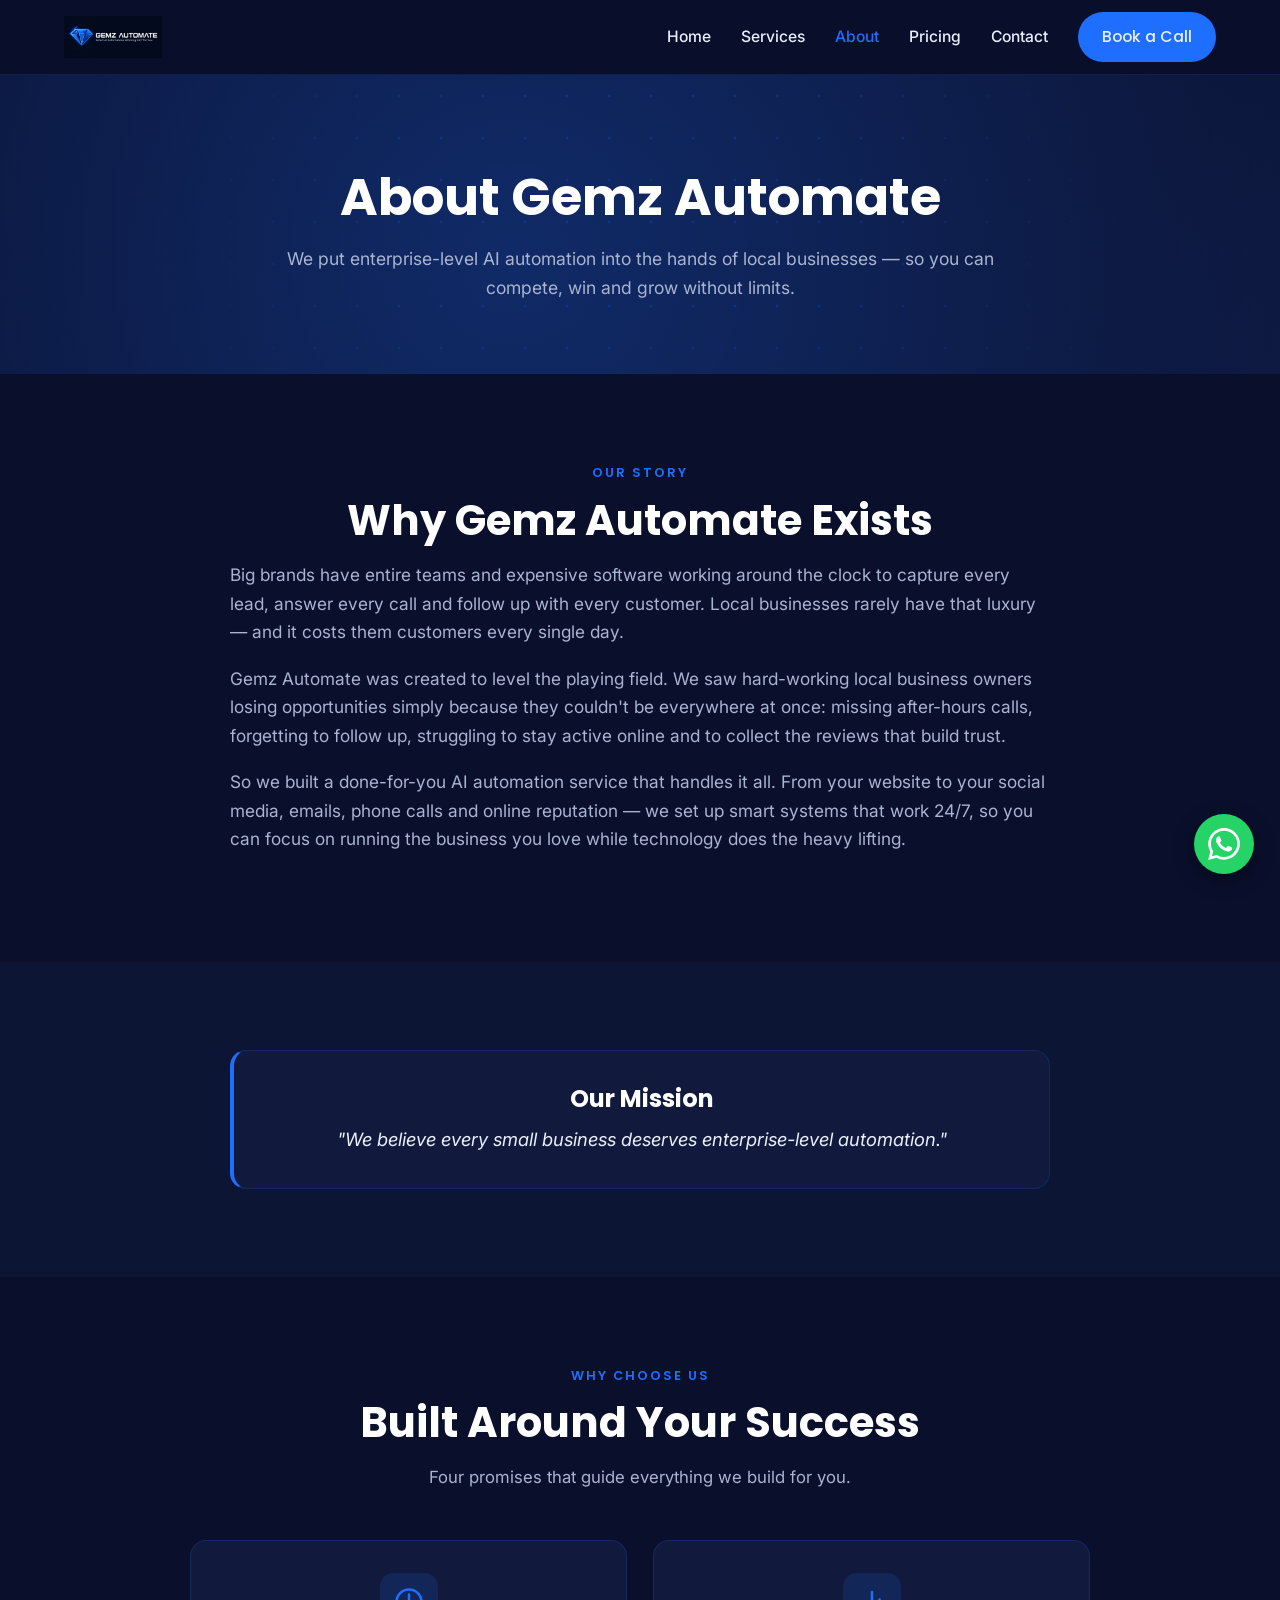
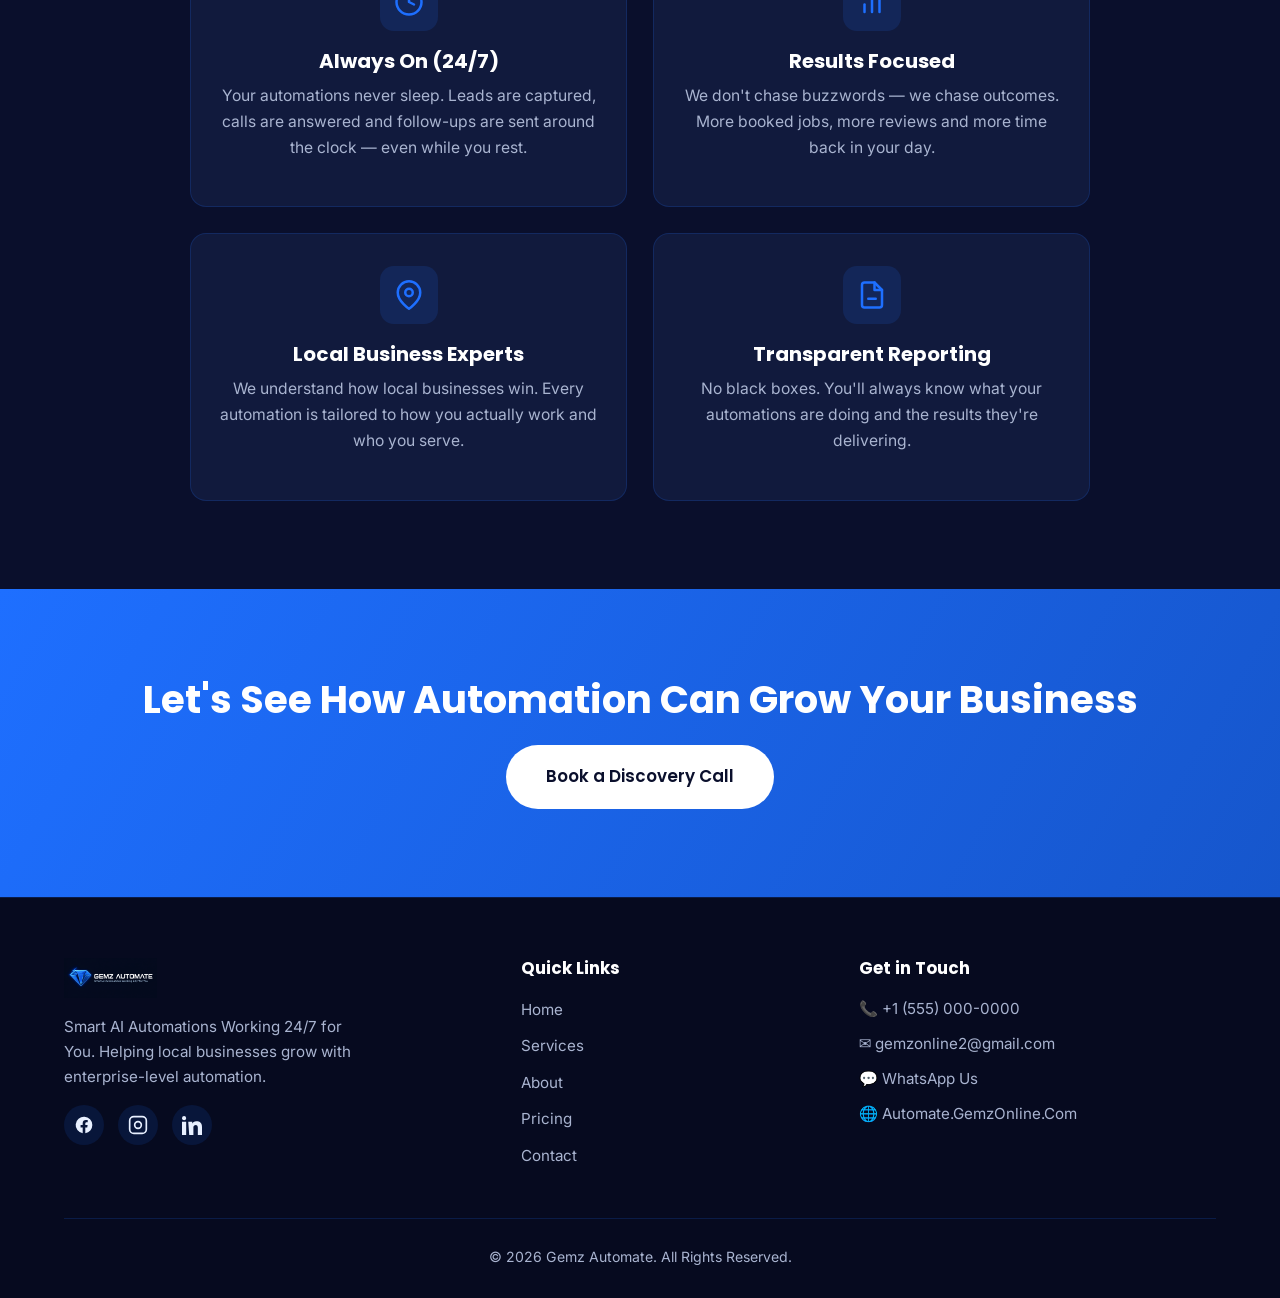
==== about.html @ 83d2561f "Initial site build: Gemz Automate 5-page website" ====
<!DOCTYPE html>
<html lang="en">
<head>
  <meta charset="UTF-8" />
  <meta name="viewport" content="width=device-width, initial-scale=1.0" />
  <title>About — Gemz Automate</title>
  <meta name="description" content="Gemz Automate helps local businesses compete with big brands using enterprise-level AI automation. Always on, results focused and transparent." />
  <link rel="preconnect" href="https://fonts.googleapis.com" />
  <link rel="preconnect" href="https://fonts.gstatic.com" crossorigin />
  <link href="https://fonts.googleapis.com/css2?family=Poppins:wght@500;600;700&family=Inter:wght@400;500;600&display=swap" rel="stylesheet" />
  <link rel="stylesheet" href="assets/css/styles.css" />
  <link rel="stylesheet" href="assets/css/animations.css" />
  <link rel="icon" href="assets/images/logo.png" />
</head>
<body>

  <!-- ============ NAVIGATION ============ -->
  <header class="nav">
    <div class="container nav__inner">
      <a href="index.html" class="nav__logo"><img src="assets/images/logo.png" alt="Gemz Automate" /></a>
      <button class="nav__toggle" aria-label="Toggle menu"><span></span><span></span><span></span></button>
      <nav class="nav__links">
        <a href="index.html">Home</a>
        <a href="services.html">Services</a>
        <a href="about.html">About</a>
        <a href="pricing.html">Pricing</a>
        <a href="contact.html">Contact</a>
        <!-- PLACEHOLDER: replace with your Calendly booking link -->
        <a href="https://calendly.com/YOUR-CALENDLY-LINK" class="btn btn--primary nav__cta" target="_blank" rel="noopener">Book a Call</a>
      </nav>
    </div>
  </header>

  <!-- ============ PAGE HERO ============ -->
  <section class="page-hero">
    <div class="page-hero__bg"></div>
    <div class="hero__dots"></div>
    <div class="container page-hero__content">
      <h1>About Gemz Automate</h1>
      <p>We put enterprise-level AI automation into the hands of local businesses — so you can compete, win and grow without limits.</p>
    </div>
  </section>

  <!-- ============ OUR STORY ============ -->
  <section class="section">
    <div class="container">
      <div class="text-center">
        <p class="eyebrow">Our Story</p>
        <h2 class="section-title">Why Gemz Automate Exists</h2>
      </div>
      <div class="story-block reveal">
        <p>Big brands have entire teams and expensive software working around the clock to capture every lead, answer every call and follow up with every customer. Local businesses rarely have that luxury — and it costs them customers every single day.</p>
        <p>Gemz Automate was created to level the playing field. We saw hard-working local business owners losing opportunities simply because they couldn't be everywhere at once: missing after-hours calls, forgetting to follow up, struggling to stay active online and to collect the reviews that build trust.</p>
        <p>So we built a done-for-you AI automation service that handles it all. From your website to your social media, emails, phone calls and online reputation — we set up smart systems that work 24/7, so you can focus on running the business you love while technology does the heavy lifting.</p>
      </div>
    </div>
  </section>

  <!-- ============ MISSION ============ -->
  <section class="section section--alt">
    <div class="container">
      <div class="mission reveal">
        <h2>Our Mission</h2>
        <p>"We believe every small business deserves enterprise-level automation."</p>
      </div>
    </div>
  </section>

  <!-- ============ WHY CHOOSE US ============ -->
  <section class="section">
    <div class="container text-center">
      <p class="eyebrow">Why Choose Us</p>
      <h2 class="section-title">Built Around Your Success</h2>
      <p class="section-intro">Four promises that guide everything we build for you.</p>
      <div class="grid grid-2" style="text-align:left; max-width: 900px; margin: 0 auto;">
        <div class="card pillar reveal">
          <div class="card__icon"><svg viewBox="0 0 24 24" fill="none" stroke="currentColor" stroke-width="2" stroke-linecap="round" stroke-linejoin="round"><circle cx="12" cy="12" r="10"></circle><polyline points="12 6 12 12 16 14"></polyline></svg></div>
          <h3>Always On (24/7)</h3>
          <p>Your automations never sleep. Leads are captured, calls are answered and follow-ups are sent around the clock — even while you rest.</p>
        </div>
        <div class="card pillar reveal">
          <div class="card__icon"><svg viewBox="0 0 24 24" fill="none" stroke="currentColor" stroke-width="2" stroke-linecap="round" stroke-linejoin="round"><line x1="18" y1="20" x2="18" y2="10"></line><line x1="12" y1="20" x2="12" y2="4"></line><line x1="6" y1="20" x2="6" y2="14"></line></svg></div>
          <h3>Results Focused</h3>
          <p>We don't chase buzzwords — we chase outcomes. More booked jobs, more reviews and more time back in your day.</p>
        </div>
        <div class="card pillar reveal">
          <div class="card__icon"><svg viewBox="0 0 24 24" fill="none" stroke="currentColor" stroke-width="2" stroke-linecap="round" stroke-linejoin="round"><path d="M21 10c0 7-9 13-9 13s-9-6-9-13a9 9 0 0 1 18 0z"></path><circle cx="12" cy="10" r="3"></circle></svg></div>
          <h3>Local Business Experts</h3>
          <p>We understand how local businesses win. Every automation is tailored to how you actually work and who you serve.</p>
        </div>
        <div class="card pillar reveal">
          <div class="card__icon"><svg viewBox="0 0 24 24" fill="none" stroke="currentColor" stroke-width="2" stroke-linecap="round" stroke-linejoin="round"><path d="M14 2H6a2 2 0 0 0-2 2v16a2 2 0 0 0 2 2h12a2 2 0 0 0 2-2V8z"></path><polyline points="14 2 14 8 20 8"></polyline><line x1="9" y1="15" x2="15" y2="15"></line></svg></div>
          <h3>Transparent Reporting</h3>
          <p>No black boxes. You'll always know what your automations are doing and the results they're delivering.</p>
        </div>
      </div>
    </div>
  </section>

  <!-- ============ CTA BANNER ============ -->
  <section class="section cta-banner">
    <div class="container">
      <h2>Let's See How Automation Can Grow Your Business</h2>
      <!-- PLACEHOLDER: replace with your Calendly booking link -->
      <a href="https://calendly.com/YOUR-CALENDLY-LINK" class="btn btn--primary btn--lg" target="_blank" rel="noopener">Book a Discovery Call</a>
    </div>
  </section>

  <!-- ============ FOOTER ============ -->
  <footer class="footer">
    <div class="container">
      <div class="footer__grid">
        <div class="footer__brand">
          <div class="footer__logo"><img src="assets/images/logo.png" alt="Gemz Automate" /></div>
          <p>Smart AI Automations Working 24/7 for You. Helping local businesses grow with enterprise-level automation.</p>
          <div class="footer__social">
            <a href="#" aria-label="Facebook" target="_blank" rel="noopener"><svg viewBox="0 0 24 24" fill="currentColor"><path d="M22 12a10 10 0 1 0-11.56 9.88v-6.99H7.9V12h2.54V9.8c0-2.5 1.49-3.89 3.77-3.89 1.09 0 2.24.2 2.24.2v2.46h-1.26c-1.24 0-1.63.77-1.63 1.56V12h2.78l-.44 2.89h-2.34v6.99A10 10 0 0 0 22 12z"></path></svg></a>
            <a href="#" aria-label="Instagram" target="_blank" rel="noopener"><svg viewBox="0 0 24 24" fill="none" stroke="currentColor" stroke-width="2"><rect x="2" y="2" width="20" height="20" rx="5"></rect><circle cx="12" cy="12" r="4"></circle><line x1="17.5" y1="6.5" x2="17.5" y2="6.5"></line></svg></a>
            <a href="#" aria-label="LinkedIn" target="_blank" rel="noopener"><svg viewBox="0 0 24 24" fill="currentColor"><path d="M4.98 3.5A2.5 2.5 0 1 1 0 3.5a2.5 2.5 0 0 1 4.98 0zM0 8h5v16H0zM7.5 8h4.78v2.19h.07c.67-1.27 2.3-2.61 4.73-2.61C21.8 7.57 24 10 24 14.29V24h-5v-8.61c0-2.05-.73-3.45-2.56-3.45-1.4 0-2.23.94-2.6 1.85-.13.32-.16.77-.16 1.22V24h-5z"></path></svg></a>
          </div>
        </div>
        <div>
          <h4>Quick Links</h4>
          <ul class="footer__links">
            <li><a href="index.html">Home</a></li>
            <li><a href="services.html">Services</a></li>
            <li><a href="about.html">About</a></li>
            <li><a href="pricing.html">Pricing</a></li>
            <li><a href="contact.html">Contact</a></li>
          </ul>
        </div>
        <div>
          <h4>Get in Touch</h4>
          <ul class="footer__contact">
            <li>📞 <a href="tel:+1YOURPHONENUMBER">+1 (555) 000-0000</a></li>
            <li>✉️ <a href="mailto:gemzonline2@gmail.com">gemzonline2@gmail.com</a></li>
            <li>💬 <a href="https://wa.me/YOURPHONENUMBER" target="_blank" rel="noopener">WhatsApp Us</a></li>
            <li>🌐 Automate.GemzOnline.Com</li>
          </ul>
        </div>
      </div>
      <div class="footer__bottom">© <span class="js-year">2026</span> Gemz Automate. All Rights Reserved.</div>
    </div>
  </footer>

  <!-- ============ FLOATING WHATSAPP ============ -->
  <a href="https://wa.me/YOURPHONENUMBER" class="wa-float" aria-label="Chat on WhatsApp" target="_blank" rel="noopener">
    <svg viewBox="0 0 24 24" fill="currentColor"><path d="M17.472 14.382c-.297-.149-1.758-.867-2.03-.967-.273-.099-.471-.148-.67.15-.197.297-.767.966-.94 1.164-.173.199-.347.223-.644.075-.297-.15-1.255-.463-2.39-1.475-.883-.788-1.48-1.761-1.653-2.059-.173-.297-.018-.458.13-.606.134-.133.298-.347.446-.52.149-.174.198-.298.298-.497.099-.198.05-.371-.025-.52-.075-.149-.669-1.612-.916-2.207-.242-.579-.487-.5-.669-.51l-.57-.01c-.198 0-.52.074-.792.372-.272.297-1.04 1.016-1.04 2.479 0 1.462 1.065 2.875 1.213 3.074.149.198 2.096 3.2 5.077 4.487.709.306 1.262.489 1.694.626.712.226 1.36.194 1.872.118.571-.085 1.758-.719 2.006-1.413.248-.694.248-1.289.173-1.413-.074-.124-.272-.198-.57-.347m-5.421 7.403h-.004a9.87 9.87 0 0 1-5.031-1.378l-.361-.214-3.741.982.998-3.648-.235-.374a9.86 9.86 0 0 1-1.51-5.26c.001-5.45 4.436-9.884 9.888-9.884 2.64 0 5.122 1.03 6.988 2.898a9.825 9.825 0 0 1 2.893 6.994c-.003 5.45-4.437 9.884-9.885 9.884m8.413-18.297A11.815 11.815 0 0 0 12.05 0C5.495 0 .16 5.335.157 11.892c0 2.096.547 4.142 1.588 5.945L.057 24l6.305-1.654a11.882 11.882 0 0 0 5.683 1.448h.005c6.554 0 11.89-5.335 11.893-11.893a11.821 11.821 0 0 0-3.48-8.413z"></path></svg>
  </a>

  <script src="assets/js/main.js"></script>
</body>
</html>
---- assets/css/styles.css ----
/* =========================================================
   Gemz Automate — Main Stylesheet
   Brand: Smart AI Automations Working 24/7 for You
   ========================================================= */

/* ---------- Brand Variables ---------- */
:root {
  --navy: #0A0F2C;         /* primary background */
  --navy-light: #0D1535;   /* alternating section bg */
  --blue: #1E6FFF;         /* electric blue accent */
  --blue-dark: #1656cc;
  --white: #FFFFFF;        /* primary text */
  --ice: #E8F0FF;          /* secondary accent */
  --muted: #A9B4D0;        /* muted body text */
  --card: #111A3D;         /* card background */
  --card-border: rgba(30, 111, 255, 0.18);
  --whatsapp: #25D366;

  --font-head: 'Poppins', system-ui, sans-serif;
  --font-body: 'Inter', system-ui, sans-serif;

  --radius: 16px;
  --pill: 999px;
  --maxw: 1200px;
  --shadow-glow: 0 0 24px rgba(30, 111, 255, 0.45);
  --transition: 0.28s ease;
}

/* ---------- Reset ---------- */
* { margin: 0; padding: 0; box-sizing: border-box; }
html { scroll-behavior: smooth; }
body {
  font-family: var(--font-body);
  background: var(--navy);
  color: var(--white);
  line-height: 1.65;
  overflow-x: hidden;
}
h1, h2, h3, h4, h5 { font-family: var(--font-head); font-weight: 700; line-height: 1.2; }
a { text-decoration: none; color: inherit; }
img { max-width: 100%; display: block; }
ul { list-style: none; }

/* ---------- Layout Helpers ---------- */
.container { width: 100%; max-width: var(--maxw); margin: 0 auto; padding: 0 24px; }
.section { padding: 88px 0; }
.section--alt { background: var(--navy-light); }
.text-center { text-align: center; }
.eyebrow {
  color: var(--blue);
  font-family: var(--font-head);
  font-weight: 600;
  letter-spacing: 2px;
  text-transform: uppercase;
  font-size: 0.8rem;
  margin-bottom: 12px;
}
.section-title { font-size: clamp(1.8rem, 4vw, 2.6rem); margin-bottom: 16px; }
.section-intro { color: var(--muted); max-width: 640px; margin: 0 auto 48px; font-size: 1.05rem; }
.section-intro.left { margin-left: 0; }

/* ---------- Buttons ---------- */
.btn {
  display: inline-flex;
  align-items: center;
  gap: 8px;
  font-family: var(--font-head);
  font-weight: 600;
  font-size: 0.98rem;
  padding: 14px 30px;
  border-radius: var(--pill);
  border: 2px solid transparent;
  cursor: pointer;
  transition: transform var(--transition), box-shadow var(--transition), background var(--transition);
}
.btn--primary { background: var(--blue); color: var(--white); }
.btn--primary:hover { background: var(--blue-dark); transform: translateY(-3px); box-shadow: var(--shadow-glow); }
.btn--ghost { background: transparent; color: var(--white); border-color: var(--blue); }
.btn--ghost:hover { background: rgba(30,111,255,0.12); transform: translateY(-3px); box-shadow: var(--shadow-glow); }
.btn--wa { background: var(--whatsapp); color: var(--white); }
.btn--wa:hover { transform: translateY(-3px); box-shadow: 0 0 24px rgba(37,211,102,0.5); }
.btn--lg { padding: 16px 38px; font-size: 1.05rem; }

/* ---------- Navigation ---------- */
.nav {
  position: sticky;
  top: 0;
  z-index: 1000;
  background: rgba(10, 15, 44, 0.85);
  backdrop-filter: blur(12px);
  border-bottom: 1px solid var(--card-border);
}
.nav__inner {
  display: flex;
  align-items: center;
  justify-content: space-between;
  height: 74px;
}
.nav__logo img { height: 42px; width: auto; }
.nav__links { display: flex; align-items: center; gap: 30px; }
.nav__links a { color: var(--ice); font-weight: 500; font-size: 0.98rem; transition: color var(--transition); }
.nav__links a:hover, .nav__links a.active { color: var(--blue); }
.nav__cta { padding: 10px 22px; }
.nav__toggle { display: none; background: none; border: none; cursor: pointer; flex-direction: column; gap: 5px; }
.nav__toggle span { width: 26px; height: 3px; background: var(--white); border-radius: 3px; transition: var(--transition); }

/* ---------- Hero ---------- */
.hero {
  position: relative;
  overflow: hidden;
  background: var(--navy);
  padding: 110px 0 96px;
  text-align: center;
}
.hero__content { position: relative; z-index: 2; max-width: 820px; margin: 0 auto; }
.hero h1 { font-size: clamp(2.2rem, 6vw, 4rem); margin-bottom: 20px; }
.hero h1 .grad {
  background: linear-gradient(90deg, var(--blue), #7aa8ff);
  -webkit-background-clip: text; background-clip: text; -webkit-text-fill-color: transparent;
}
.hero__tag { font-size: clamp(1.05rem, 2.5vw, 1.35rem); color: var(--ice); margin-bottom: 34px; }
.hero__ctas { display: flex; gap: 16px; justify-content: center; flex-wrap: wrap; }

/* Page hero (inner pages) */
.page-hero { position: relative; overflow: hidden; padding: 92px 0 72px; text-align: center; background: var(--navy); }
.page-hero__content { position: relative; z-index: 2; max-width: 760px; margin: 0 auto; }
.page-hero h1 { font-size: clamp(2rem, 5vw, 3.2rem); margin-bottom: 16px; }
.page-hero p { color: var(--muted); font-size: 1.1rem; }

/* ---------- Cards / Grids ---------- */
.grid { display: grid; gap: 26px; }
.grid-3 { grid-template-columns: repeat(3, 1fr); }
.grid-2 { grid-template-columns: repeat(2, 1fr); }

.card {
  background: var(--card);
  border: 1px solid var(--card-border);
  border-radius: var(--radius);
  padding: 32px 28px;
  transition: transform var(--transition), box-shadow var(--transition), border-color var(--transition);
}
.card:hover { transform: translateY(-6px); box-shadow: var(--shadow-glow); border-color: var(--blue); }
.card__icon {
  width: 58px; height: 58px; border-radius: 14px;
  display: flex; align-items: center; justify-content: center;
  background: rgba(30, 111, 255, 0.14);
  color: var(--blue);
  margin-bottom: 18px;
}
.card__icon svg { width: 30px; height: 30px; }
.card h3 { font-size: 1.25rem; margin-bottom: 10px; }
.card p { color: var(--muted); font-size: 0.98rem; margin-bottom: 14px; }
.card__link { color: var(--blue); font-weight: 600; font-family: var(--font-head); font-size: 0.92rem; }
.card__link:hover { text-decoration: underline; }

/* ---------- Pain Points ---------- */
.pain-card { text-align: center; }
.pain-card .card__icon { margin: 0 auto 18px; }

/* ---------- How It Works ---------- */
.steps { display: grid; grid-template-columns: repeat(3, 1fr); gap: 26px; position: relative; }
.step { text-align: center; padding: 30px 24px; }
.step__num {
  width: 60px; height: 60px; margin: 0 auto 18px;
  display: flex; align-items: center; justify-content: center;
  border-radius: 50%; background: var(--blue); color: var(--white);
  font-family: var(--font-head); font-weight: 700; font-size: 1.4rem;
  box-shadow: var(--shadow-glow);
}
.step h3 { font-size: 1.2rem; margin-bottom: 8px; }
.step p { color: var(--muted); font-size: 0.96rem; }

/* ---------- Testimonials ---------- */
.testimonial { background: var(--card); border: 1px solid var(--card-border); border-radius: var(--radius); padding: 30px 28px; }
.testimonial .stars { color: #FFC542; margin-bottom: 14px; font-size: 1.05rem; letter-spacing: 2px; }
.testimonial p { color: var(--ice); font-style: italic; margin-bottom: 18px; }
.testimonial__author { font-family: var(--font-head); font-weight: 600; }
.testimonial__author span { display: block; color: var(--muted); font-weight: 400; font-size: 0.88rem; font-family: var(--font-body); }

/* ---------- CTA Banner ---------- */
.cta-banner { background: linear-gradient(120deg, var(--blue), var(--blue-dark)); text-align: center; }
.cta-banner h2 { font-size: clamp(1.6rem, 4vw, 2.4rem); margin-bottom: 22px; color: var(--white); }
.cta-banner .btn--primary { background: var(--white); color: var(--navy); }
.cta-banner .btn--primary:hover { background: var(--ice); box-shadow: 0 0 24px rgba(255,255,255,0.4); }

/* ---------- Full Service Sections ---------- */
.service-row { display: grid; grid-template-columns: 90px 1fr; gap: 28px; align-items: start; padding: 40px 0; border-bottom: 1px solid var(--card-border); }
.service-row:last-child { border-bottom: none; }
.service-row__icon {
  width: 82px; height: 82px; border-radius: 20px;
  display: flex; align-items: center; justify-content: center;
  background: rgba(30, 111, 255, 0.14); color: var(--blue);
}
.service-row__icon svg { width: 42px; height: 42px; }
.service-row h2 { font-size: 1.7rem; margin-bottom: 12px; }
.service-row p { color: var(--muted); margin-bottom: 18px; }
.feature-list { display: grid; grid-template-columns: repeat(2, 1fr); gap: 10px 24px; margin-bottom: 22px; }
.feature-list li { color: var(--ice); position: relative; padding-left: 26px; font-size: 0.96rem; }
.feature-list li::before {
  content: ""; position: absolute; left: 0; top: 7px;
  width: 14px; height: 14px; border-radius: 50%;
  background: var(--blue); box-shadow: 0 0 8px var(--blue);
}

/* ---------- About ---------- */
.story-block { max-width: 820px; margin: 0 auto 20px; }
.story-block p { color: var(--muted); font-size: 1.08rem; margin-bottom: 18px; }
.mission { background: var(--card); border: 1px solid var(--card-border); border-left: 4px solid var(--blue); border-radius: var(--radius); padding: 34px; text-align: center; max-width: 820px; margin: 0 auto; }
.mission h2 { font-size: 1.5rem; margin-bottom: 10px; }
.mission p { color: var(--ice); font-size: 1.15rem; font-style: italic; }
.pillar { text-align: center; }
.pillar .card__icon { margin: 0 auto 18px; }

/* ---------- Pricing ---------- */
.pricing-grid { display: grid; grid-template-columns: repeat(3, 1fr); gap: 26px; align-items: stretch; }
.price-card { background: var(--card); border: 1px solid var(--card-border); border-radius: var(--radius); padding: 38px 30px; display: flex; flex-direction: column; position: relative; transition: transform var(--transition), box-shadow var(--transition); }
.price-card:hover { transform: translateY(-6px); box-shadow: var(--shadow-glow); }
.price-card--popular { border: 2px solid var(--blue); box-shadow: var(--shadow-glow); }
.price-badge { position: absolute; top: -14px; left: 50%; transform: translateX(-50%); background: var(--blue); color: var(--white); font-family: var(--font-head); font-weight: 600; font-size: 0.78rem; letter-spacing: 1px; padding: 6px 18px; border-radius: var(--pill); text-transform: uppercase; }
.price-card h3 { font-size: 1.5rem; margin-bottom: 6px; }
.price-card .price { font-family: var(--font-head); font-size: 1.9rem; font-weight: 700; color: var(--blue); margin-bottom: 4px; }
.price-card .price small { display: block; color: var(--muted); font-size: 0.85rem; font-weight: 400; font-family: var(--font-body); margin-bottom: 20px; }
.price-card ul { margin-bottom: 26px; flex-grow: 1; }
.price-card ul li { color: var(--ice); padding: 8px 0 8px 28px; position: relative; font-size: 0.95rem; border-bottom: 1px solid rgba(255,255,255,0.05); }
.price-card ul li::before { content: "✓"; position: absolute; left: 0; color: var(--blue); font-weight: 700; }

/* ---------- FAQ ---------- */
.faq { max-width: 780px; margin: 0 auto; }
.faq-item { border: 1px solid var(--card-border); border-radius: 12px; margin-bottom: 14px; overflow: hidden; background: var(--card); }
.faq-q { width: 100%; text-align: left; background: none; border: none; color: var(--white); font-family: var(--font-head); font-weight: 600; font-size: 1.05rem; padding: 20px 24px; cursor: pointer; display: flex; justify-content: space-between; align-items: center; gap: 16px; }
.faq-q::after { content: "+"; color: var(--blue); font-size: 1.5rem; transition: transform var(--transition); }
.faq-item.open .faq-q::after { transform: rotate(45deg); }
.faq-a { max-height: 0; overflow: hidden; transition: max-height 0.35s ease; color: var(--muted); padding: 0 24px; }
.faq-item.open .faq-a { max-height: 300px; padding: 0 24px 20px; }

/* ---------- Contact ---------- */
.contact-split { display: grid; grid-template-columns: 1fr 1.2fr; gap: 44px; }
.contact-info h2 { font-size: 1.6rem; margin-bottom: 20px; }
.contact-item { display: flex; align-items: center; gap: 16px; margin-bottom: 22px; }
.contact-item .ci-icon { width: 46px; height: 46px; flex-shrink: 0; border-radius: 12px; display: flex; align-items: center; justify-content: center; background: rgba(30,111,255,0.14); color: var(--blue); }
.contact-item .ci-icon svg { width: 22px; height: 22px; }
.contact-item strong { display: block; font-family: var(--font-head); }
.contact-item span, .contact-item a { color: var(--muted); font-size: 0.96rem; }
.contact-item a:hover { color: var(--blue); }

.contact-form { background: var(--card); border: 1px solid var(--card-border); border-radius: var(--radius); padding: 34px; }
.form-group { margin-bottom: 18px; }
.form-group label { display: block; font-family: var(--font-head); font-weight: 500; font-size: 0.92rem; margin-bottom: 8px; color: var(--ice); }
.form-group input, .form-group select, .form-group textarea {
  width: 100%; padding: 13px 16px; border-radius: 10px;
  background: var(--navy); border: 1px solid var(--card-border); color: var(--white);
  font-family: var(--font-body); font-size: 0.98rem; transition: border-color var(--transition);
}
.form-group input:focus, .form-group select:focus, .form-group textarea:focus { outline: none; border-color: var(--blue); box-shadow: 0 0 0 3px rgba(30,111,255,0.15); }
.form-group textarea { resize: vertical; min-height: 120px; }
.calendly-embed { margin-top: 44px; background: var(--card); border: 1px dashed var(--blue); border-radius: var(--radius); padding: 40px; text-align: center; color: var(--muted); }

/* ---------- Footer ---------- */
.footer { background: #060A1F; border-top: 1px solid var(--card-border); padding: 60px 0 30px; }
.footer__grid { display: grid; grid-template-columns: 1.4fr 1fr 1.2fr; gap: 40px; margin-bottom: 40px; }
.footer__logo img { height: 40px; margin-bottom: 16px; }
.footer__brand p { color: var(--muted); font-size: 0.95rem; max-width: 300px; }
.footer h4 { font-size: 1.05rem; margin-bottom: 18px; color: var(--white); }
.footer__links li { margin-bottom: 10px; }
.footer__links a { color: var(--muted); font-size: 0.95rem; }
.footer__links a:hover { color: var(--blue); }
.footer__contact li { color: var(--muted); font-size: 0.95rem; margin-bottom: 10px; }
.footer__contact a:hover { color: var(--blue); }
.footer__social { display: flex; gap: 14px; margin-top: 16px; }
.footer__social a { width: 40px; height: 40px; border-radius: 50%; display: flex; align-items: center; justify-content: center; background: rgba(30,111,255,0.12); color: var(--ice); transition: var(--transition); }
.footer__social a:hover { background: var(--blue); color: var(--white); transform: translateY(-3px); }
.footer__social svg { width: 20px; height: 20px; }
.footer__bottom { text-align: center; padding-top: 26px; border-top: 1px solid var(--card-border); color: var(--muted); font-size: 0.88rem; }

/* ---------- Floating WhatsApp ---------- */
.wa-float {
  position: fixed; bottom: 26px; right: 26px; z-index: 1200;
  width: 60px; height: 60px; border-radius: 50%;
  background: var(--whatsapp); color: var(--white);
  display: flex; align-items: center; justify-content: center;
  box-shadow: 0 6px 20px rgba(0,0,0,0.35);
  animation: wa-pulse 2.4s infinite;
  transition: transform var(--transition);
}
.wa-float:hover { transform: scale(1.1); }
.wa-float svg { width: 32px; height: 32px; }

/* ---------- Responsive ---------- */
@media (max-width: 960px) {
  .grid-3, .steps, .pricing-grid { grid-template-columns: 1fr; }
  .contact-split { grid-template-columns: 1fr; }
  .footer__grid { grid-template-columns: 1fr; }
}
@media (max-width: 768px) {
  .nav__toggle { display: flex; }
  .nav__links {
    position: absolute; top: 74px; left: 0; right: 0;
    flex-direction: column; gap: 0;
    background: var(--navy-light); border-bottom: 1px solid var(--card-border);
    max-height: 0; overflow: hidden; transition: max-height 0.35s ease;
  }
  .nav__links.open { max-height: 420px; }
  .nav__links a { padding: 16px 24px; width: 100%; border-bottom: 1px solid var(--card-border); }
  .nav__links .nav__cta { margin: 16px 24px; text-align: center; }
  .grid-2 { grid-template-columns: 1fr; }
  .service-row { grid-template-columns: 1fr; }
  .feature-list { grid-template-columns: 1fr; }
  .section { padding: 60px 0; }
}
---- assets/css/animations.css ----
/* =========================================================
   Gemz Automate — Animations
   Hero animated backgrounds (moving gradient + circuit dots)
   ========================================================= */

/* Animated moving gradient behind hero */
.hero__bg, .page-hero__bg {
  position: absolute;
  inset: 0;
  z-index: 1;
  background: radial-gradient(circle at 20% 30%, rgba(30, 111, 255, 0.28), transparent 45%),
              radial-gradient(circle at 80% 70%, rgba(30, 111, 255, 0.20), transparent 45%),
              linear-gradient(135deg, #0A0F2C 0%, #0D1535 100%);
  background-size: 200% 200%;
  animation: gradientShift 14s ease infinite;
}

@keyframes gradientShift {
  0%   { background-position: 0% 50%; }
  50%  { background-position: 100% 50%; }
  100% { background-position: 0% 50%; }
}

/* Floating circuit dots layer */
.hero__dots {
  position: absolute;
  inset: 0;
  z-index: 1;
  background-image: radial-gradient(rgba(30, 111, 255, 0.55) 1.5px, transparent 1.6px);
  background-size: 42px 42px;
  opacity: 0.35;
  animation: dotsDrift 22s linear infinite;
  -webkit-mask-image: radial-gradient(circle at center, #000 30%, transparent 78%);
          mask-image: radial-gradient(circle at center, #000 30%, transparent 78%);
}

@keyframes dotsDrift {
  0%   { background-position: 0 0; }
  100% { background-position: 420px 420px; }
}

/* Glowing pulse for the floating WhatsApp button */
@keyframes wa-pulse {
  0%   { box-shadow: 0 6px 20px rgba(0,0,0,0.35), 0 0 0 0 rgba(37, 211, 102, 0.55); }
  70%  { box-shadow: 0 6px 20px rgba(0,0,0,0.35), 0 0 0 18px rgba(37, 211, 102, 0); }
  100% { box-shadow: 0 6px 20px rgba(0,0,0,0.35), 0 0 0 0 rgba(37, 211, 102, 0); }
}

/* Scroll reveal (progressive enhancement via main.js) */
.reveal { opacity: 0; transform: translateY(28px); transition: opacity 0.7s ease, transform 0.7s ease; }
.reveal.is-visible { opacity: 1; transform: translateY(0); }

/* Respect reduced motion preferences */
@media (prefers-reduced-motion: reduce) {
  .hero__bg, .page-hero__bg, .hero__dots, .wa-float { animation: none; }
  .reveal { opacity: 1; transform: none; transition: none; }
  html { scroll-behavior: auto; }
}
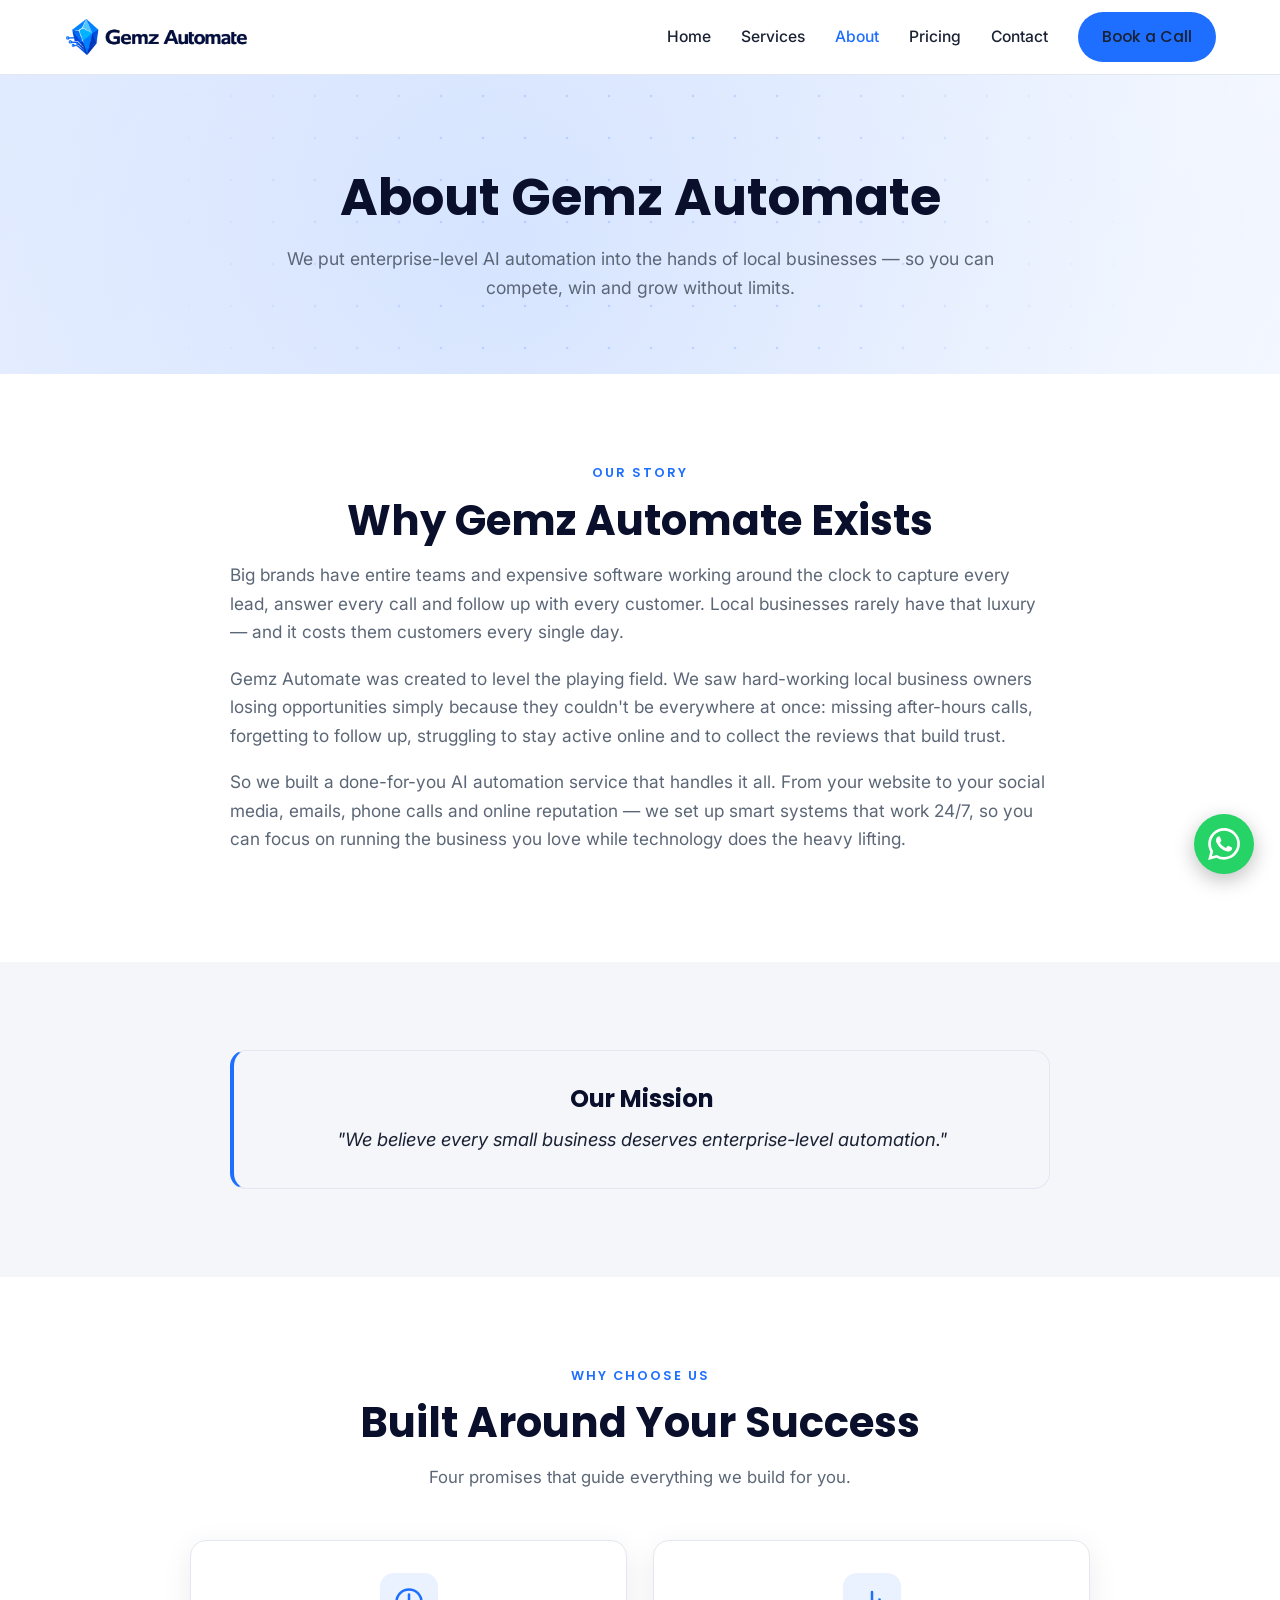
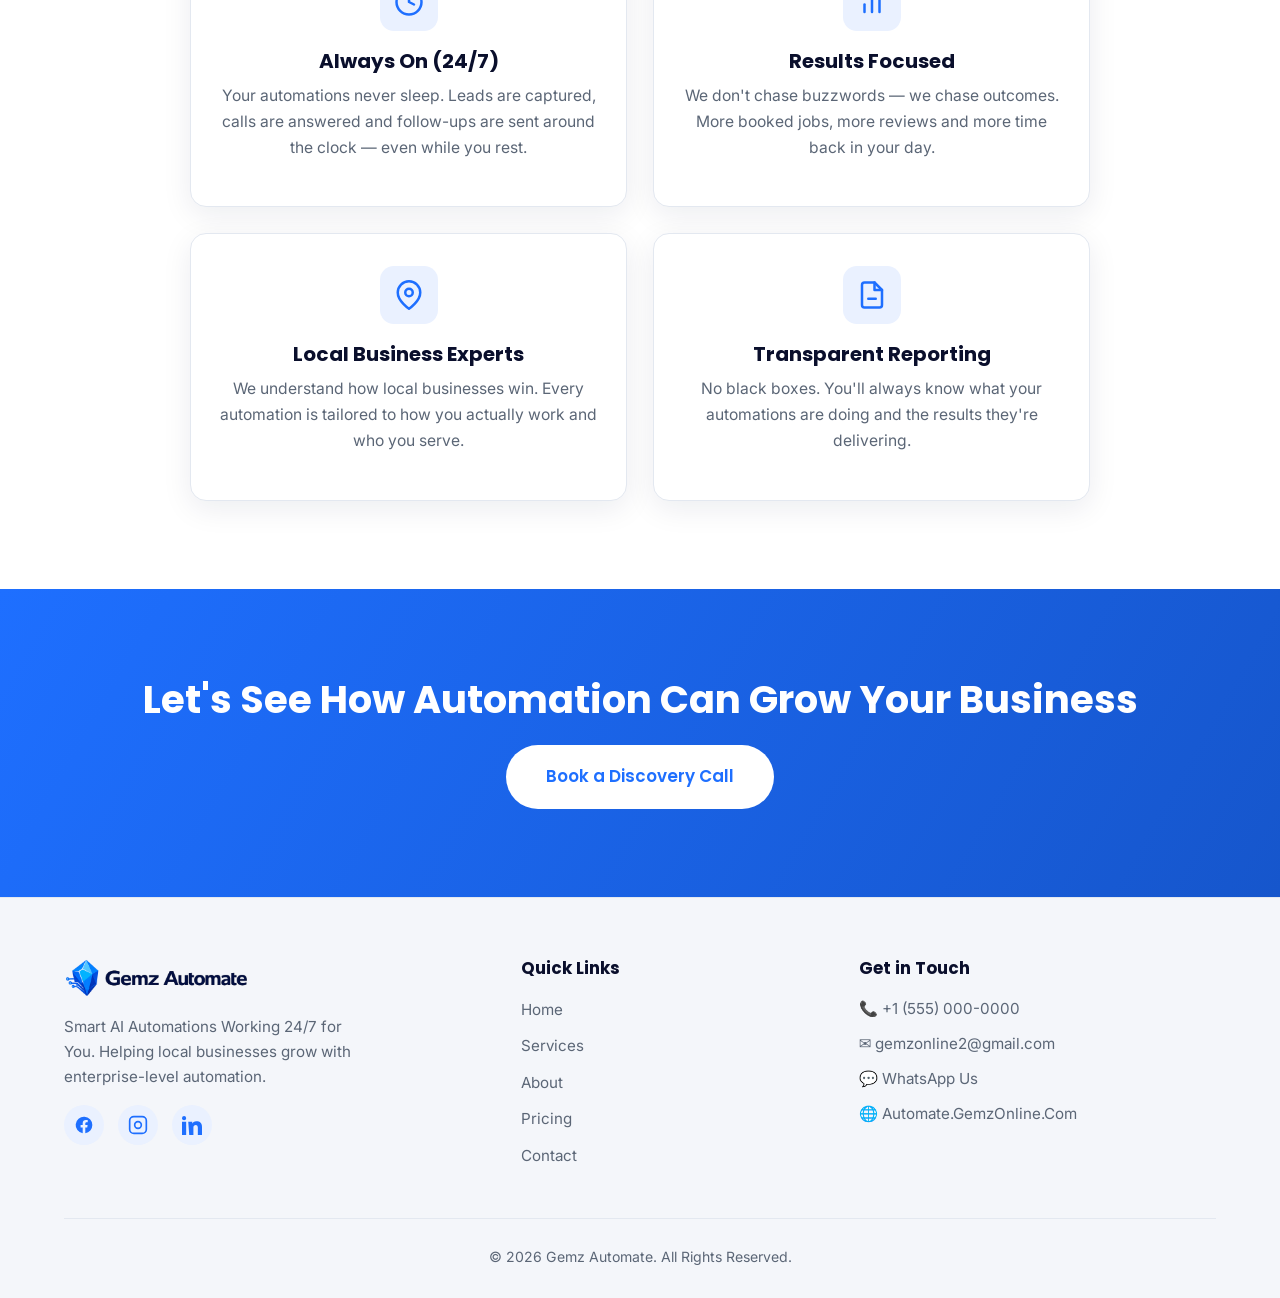
==== commit bcb9ad0c: "Redesign: light theme (white + grey palette) and custom service icons" ====
--- a/about.html
+++ b/about.html
@@ -17,7 +17,7 @@
   <!-- ============ NAVIGATION ============ -->
   <header class="nav">
     <div class="container nav__inner">
-      <a href="index.html" class="nav__logo"><img src="assets/images/logo.png" alt="Gemz Automate" /></a>
+      <a href="index.html" class="nav__logo"><img src="assets/images/logo-light.png" alt="Gemz Automate" /></a>
       <button class="nav__toggle" aria-label="Toggle menu"><span></span><span></span><span></span></button>
       <nav class="nav__links">
         <a href="index.html">Home</a>
@@ -111,7 +111,7 @@
     <div class="container">
       <div class="footer__grid">
         <div class="footer__brand">
-          <div class="footer__logo"><img src="assets/images/logo.png" alt="Gemz Automate" /></div>
+          <div class="footer__logo"><img src="assets/images/logo-light.png" alt="Gemz Automate" /></div>
           <p>Smart AI Automations Working 24/7 for You. Helping local businesses grow with enterprise-level automation.</p>
           <div class="footer__social">
             <a href="#" aria-label="Facebook" target="_blank" rel="noopener"><svg viewBox="0 0 24 24" fill="currentColor"><path d="M22 12a10 10 0 1 0-11.56 9.88v-6.99H7.9V12h2.54V9.8c0-2.5 1.49-3.89 3.77-3.89 1.09 0 2.24.2 2.24.2v2.46h-1.26c-1.24 0-1.63.77-1.63 1.56V12h2.78l-.44 2.89h-2.34v6.99A10 10 0 0 0 22 12z"></path></svg></a>
--- a/assets/css/styles.css
+++ b/assets/css/styles.css
@@ -1,19 +1,25 @@
 /* =========================================================
-   Gemz Automate — Main Stylesheet
+   Gemz Automate — Main Stylesheet (Light Theme)
    Brand: Smart AI Automations Working 24/7 for You
+   Palette: White background, grey palette, electric blue accent
    ========================================================= */
 
 /* ---------- Brand Variables ---------- */
 :root {
-  --navy: #0A0F2C;         /* primary background */
-  --navy-light: #0D1535;   /* alternating section bg */
+  --bg: #FFFFFF;           /* primary background */
+  --bg-alt: #F4F6FA;       /* alternating section bg (light grey) */
+  --navy: #0A0F2C;         /* dark ink for headings / dark accents */
+  --ink: #1A2233;          /* primary body text (charcoal) */
   --blue: #1E6FFF;         /* electric blue accent */
   --blue-dark: #1656cc;
-  --white: #FFFFFF;        /* primary text */
-  --ice: #E8F0FF;          /* secondary accent */
-  --muted: #A9B4D0;        /* muted body text */
-  --card: #111A3D;         /* card background */
-  --card-border: rgba(30, 111, 255, 0.18);
+  --white: #FFFFFF;
+  --ice: #EAF1FF;          /* light blue tint (icon tiles) */
+  --muted: #5B6676;        /* muted grey body text */
+  --card: #FFFFFF;         /* card background */
+  --card-border: #E3E8F0;  /* light grey border */
+  --grey-100: #F4F6FA;
+  --grey-200: #E3E8F0;
+  --grey-300: #CBD3E0;
   --whatsapp: #25D366;
 
   --font-head: 'Poppins', system-ui, sans-serif;
@@ -22,7 +28,8 @@
   --radius: 16px;
   --pill: 999px;
   --maxw: 1200px;
-  --shadow-glow: 0 0 24px rgba(30, 111, 255, 0.45);
+  --shadow: 0 8px 30px rgba(16, 26, 64, 0.08);
+  --shadow-glow: 0 12px 34px rgba(30, 111, 255, 0.22);
   --transition: 0.28s ease;
 }
 
@@ -31,12 +38,12 @@
 html { scroll-behavior: smooth; }
 body {
   font-family: var(--font-body);
-  background: var(--navy);
-  color: var(--white);
+  background: var(--bg);
+  color: var(--ink);
   line-height: 1.65;
   overflow-x: hidden;
 }
-h1, h2, h3, h4, h5 { font-family: var(--font-head); font-weight: 700; line-height: 1.2; }
+h1, h2, h3, h4, h5 { font-family: var(--font-head); font-weight: 700; line-height: 1.2; color: var(--navy); }
 a { text-decoration: none; color: inherit; }
 img { max-width: 100%; display: block; }
 ul { list-style: none; }
@@ -44,7 +51,7 @@
 /* ---------- Layout Helpers ---------- */
 .container { width: 100%; max-width: var(--maxw); margin: 0 auto; padding: 0 24px; }
 .section { padding: 88px 0; }
-.section--alt { background: var(--navy-light); }
+.section--alt { background: var(--bg-alt); }
 .text-center { text-align: center; }
 .eyebrow {
   color: var(--blue);
@@ -75,8 +82,8 @@
 }
 .btn--primary { background: var(--blue); color: var(--white); }
 .btn--primary:hover { background: var(--blue-dark); transform: translateY(-3px); box-shadow: var(--shadow-glow); }
-.btn--ghost { background: transparent; color: var(--white); border-color: var(--blue); }
-.btn--ghost:hover { background: rgba(30,111,255,0.12); transform: translateY(-3px); box-shadow: var(--shadow-glow); }
+.btn--ghost { background: transparent; color: var(--blue); border-color: var(--blue); }
+.btn--ghost:hover { background: rgba(30,111,255,0.10); transform: translateY(-3px); box-shadow: var(--shadow-glow); }
 .btn--wa { background: var(--whatsapp); color: var(--white); }
 .btn--wa:hover { transform: translateY(-3px); box-shadow: 0 0 24px rgba(37,211,102,0.5); }
 .btn--lg { padding: 16px 38px; font-size: 1.05rem; }
@@ -86,7 +93,7 @@
   position: sticky;
   top: 0;
   z-index: 1000;
-  background: rgba(10, 15, 44, 0.85);
+  background: rgba(255, 255, 255, 0.88);
   backdrop-filter: blur(12px);
   border-bottom: 1px solid var(--card-border);
 }
@@ -96,35 +103,35 @@
   justify-content: space-between;
   height: 74px;
 }
-.nav__logo img { height: 42px; width: auto; }
+.nav__logo img { height: 40px; width: auto; }
 .nav__links { display: flex; align-items: center; gap: 30px; }
-.nav__links a { color: var(--ice); font-weight: 500; font-size: 0.98rem; transition: color var(--transition); }
+.nav__links a { color: var(--ink); font-weight: 500; font-size: 0.98rem; transition: color var(--transition); }
 .nav__links a:hover, .nav__links a.active { color: var(--blue); }
-.nav__cta { padding: 10px 22px; }
+.nav__cta { padding: 10px 22px; color: var(--white); }
 .nav__toggle { display: none; background: none; border: none; cursor: pointer; flex-direction: column; gap: 5px; }
-.nav__toggle span { width: 26px; height: 3px; background: var(--white); border-radius: 3px; transition: var(--transition); }
+.nav__toggle span { width: 26px; height: 3px; background: var(--navy); border-radius: 3px; transition: var(--transition); }
 
 /* ---------- Hero ---------- */
 .hero {
   position: relative;
   overflow: hidden;
-  background: var(--navy);
+  background: var(--bg);
   padding: 110px 0 96px;
   text-align: center;
 }
 .hero__content { position: relative; z-index: 2; max-width: 820px; margin: 0 auto; }
-.hero h1 { font-size: clamp(2.2rem, 6vw, 4rem); margin-bottom: 20px; }
+.hero h1 { font-size: clamp(2.2rem, 6vw, 4rem); margin-bottom: 20px; color: var(--navy); }
 .hero h1 .grad {
-  background: linear-gradient(90deg, var(--blue), #7aa8ff);
+  background: linear-gradient(90deg, var(--blue), #4f8bff);
   -webkit-background-clip: text; background-clip: text; -webkit-text-fill-color: transparent;
 }
-.hero__tag { font-size: clamp(1.05rem, 2.5vw, 1.35rem); color: var(--ice); margin-bottom: 34px; }
+.hero__tag { font-size: clamp(1.05rem, 2.5vw, 1.35rem); color: var(--muted); margin-bottom: 34px; }
 .hero__ctas { display: flex; gap: 16px; justify-content: center; flex-wrap: wrap; }
 
 /* Page hero (inner pages) */
-.page-hero { position: relative; overflow: hidden; padding: 92px 0 72px; text-align: center; background: var(--navy); }
+.page-hero { position: relative; overflow: hidden; padding: 92px 0 72px; text-align: center; background: var(--bg); }
 .page-hero__content { position: relative; z-index: 2; max-width: 760px; margin: 0 auto; }
-.page-hero h1 { font-size: clamp(2rem, 5vw, 3.2rem); margin-bottom: 16px; }
+.page-hero h1 { font-size: clamp(2rem, 5vw, 3.2rem); margin-bottom: 16px; color: var(--navy); }
 .page-hero p { color: var(--muted); font-size: 1.1rem; }
 
 /* ---------- Cards / Grids ---------- */
@@ -137,17 +144,20 @@
   border: 1px solid var(--card-border);
   border-radius: var(--radius);
   padding: 32px 28px;
+  box-shadow: var(--shadow);
   transition: transform var(--transition), box-shadow var(--transition), border-color var(--transition);
 }
 .card:hover { transform: translateY(-6px); box-shadow: var(--shadow-glow); border-color: var(--blue); }
 .card__icon {
   width: 58px; height: 58px; border-radius: 14px;
   display: flex; align-items: center; justify-content: center;
-  background: rgba(30, 111, 255, 0.14);
+  background: var(--ice);
   color: var(--blue);
   margin-bottom: 18px;
 }
 .card__icon svg { width: 30px; height: 30px; }
+/* Custom image icons (service cards) */
+.card__img { width: 66px; height: 66px; object-fit: contain; margin-bottom: 16px; }
 .card h3 { font-size: 1.25rem; margin-bottom: 10px; }
 .card p { color: var(--muted); font-size: 0.98rem; margin-bottom: 14px; }
 .card__link { color: var(--blue); font-weight: 600; font-family: var(--font-head); font-size: 0.92rem; }
@@ -171,49 +181,51 @@
 .step p { color: var(--muted); font-size: 0.96rem; }
 
 /* ---------- Testimonials ---------- */
-.testimonial { background: var(--card); border: 1px solid var(--card-border); border-radius: var(--radius); padding: 30px 28px; }
-.testimonial .stars { color: #FFC542; margin-bottom: 14px; font-size: 1.05rem; letter-spacing: 2px; }
-.testimonial p { color: var(--ice); font-style: italic; margin-bottom: 18px; }
-.testimonial__author { font-family: var(--font-head); font-weight: 600; }
+.testimonial { background: var(--card); border: 1px solid var(--card-border); border-radius: var(--radius); padding: 30px 28px; box-shadow: var(--shadow); }
+.testimonial .stars { color: #FFB100; margin-bottom: 14px; font-size: 1.05rem; letter-spacing: 2px; }
+.testimonial p { color: var(--ink); font-style: italic; margin-bottom: 18px; }
+.testimonial__author { font-family: var(--font-head); font-weight: 600; color: var(--navy); }
 .testimonial__author span { display: block; color: var(--muted); font-weight: 400; font-size: 0.88rem; font-family: var(--font-body); }
 
 /* ---------- CTA Banner ---------- */
 .cta-banner { background: linear-gradient(120deg, var(--blue), var(--blue-dark)); text-align: center; }
 .cta-banner h2 { font-size: clamp(1.6rem, 4vw, 2.4rem); margin-bottom: 22px; color: var(--white); }
-.cta-banner .btn--primary { background: var(--white); color: var(--navy); }
-.cta-banner .btn--primary:hover { background: var(--ice); box-shadow: 0 0 24px rgba(255,255,255,0.4); }
+.cta-banner .btn--primary { background: var(--white); color: var(--blue); }
+.cta-banner .btn--primary:hover { background: var(--ice); box-shadow: 0 0 24px rgba(255,255,255,0.45); }
 
 /* ---------- Full Service Sections ---------- */
-.service-row { display: grid; grid-template-columns: 90px 1fr; gap: 28px; align-items: start; padding: 40px 0; border-bottom: 1px solid var(--card-border); }
+.service-row { display: grid; grid-template-columns: 100px 1fr; gap: 28px; align-items: start; padding: 40px 0; border-bottom: 1px solid var(--card-border); }
 .service-row:last-child { border-bottom: none; }
 .service-row__icon {
   width: 82px; height: 82px; border-radius: 20px;
   display: flex; align-items: center; justify-content: center;
-  background: rgba(30, 111, 255, 0.14); color: var(--blue);
+  background: var(--ice); color: var(--blue);
 }
 .service-row__icon svg { width: 42px; height: 42px; }
+/* Custom image icons (service rows) */
+.service-row__img { width: 92px; height: 92px; object-fit: contain; }
 .service-row h2 { font-size: 1.7rem; margin-bottom: 12px; }
 .service-row p { color: var(--muted); margin-bottom: 18px; }
 .feature-list { display: grid; grid-template-columns: repeat(2, 1fr); gap: 10px 24px; margin-bottom: 22px; }
-.feature-list li { color: var(--ice); position: relative; padding-left: 26px; font-size: 0.96rem; }
+.feature-list li { color: var(--ink); position: relative; padding-left: 26px; font-size: 0.96rem; }
 .feature-list li::before {
   content: ""; position: absolute; left: 0; top: 7px;
   width: 14px; height: 14px; border-radius: 50%;
-  background: var(--blue); box-shadow: 0 0 8px var(--blue);
+  background: var(--blue); box-shadow: 0 0 8px rgba(30,111,255,0.5);
 }
 
 /* ---------- About ---------- */
 .story-block { max-width: 820px; margin: 0 auto 20px; }
 .story-block p { color: var(--muted); font-size: 1.08rem; margin-bottom: 18px; }
-.mission { background: var(--card); border: 1px solid var(--card-border); border-left: 4px solid var(--blue); border-radius: var(--radius); padding: 34px; text-align: center; max-width: 820px; margin: 0 auto; }
+.mission { background: var(--bg-alt); border: 1px solid var(--card-border); border-left: 4px solid var(--blue); border-radius: var(--radius); padding: 34px; text-align: center; max-width: 820px; margin: 0 auto; }
 .mission h2 { font-size: 1.5rem; margin-bottom: 10px; }
-.mission p { color: var(--ice); font-size: 1.15rem; font-style: italic; }
+.mission p { color: var(--ink); font-size: 1.15rem; font-style: italic; }
 .pillar { text-align: center; }
 .pillar .card__icon { margin: 0 auto 18px; }
 
 /* ---------- Pricing ---------- */
 .pricing-grid { display: grid; grid-template-columns: repeat(3, 1fr); gap: 26px; align-items: stretch; }
-.price-card { background: var(--card); border: 1px solid var(--card-border); border-radius: var(--radius); padding: 38px 30px; display: flex; flex-direction: column; position: relative; transition: transform var(--transition), box-shadow var(--transition); }
+.price-card { background: var(--card); border: 1px solid var(--card-border); border-radius: var(--radius); padding: 38px 30px; display: flex; flex-direction: column; position: relative; box-shadow: var(--shadow); transition: transform var(--transition), box-shadow var(--transition); }
 .price-card:hover { transform: translateY(-6px); box-shadow: var(--shadow-glow); }
 .price-card--popular { border: 2px solid var(--blue); box-shadow: var(--shadow-glow); }
 .price-badge { position: absolute; top: -14px; left: 50%; transform: translateX(-50%); background: var(--blue); color: var(--white); font-family: var(--font-head); font-weight: 600; font-size: 0.78rem; letter-spacing: 1px; padding: 6px 18px; border-radius: var(--pill); text-transform: uppercase; }
@@ -221,13 +233,13 @@
 .price-card .price { font-family: var(--font-head); font-size: 1.9rem; font-weight: 700; color: var(--blue); margin-bottom: 4px; }
 .price-card .price small { display: block; color: var(--muted); font-size: 0.85rem; font-weight: 400; font-family: var(--font-body); margin-bottom: 20px; }
 .price-card ul { margin-bottom: 26px; flex-grow: 1; }
-.price-card ul li { color: var(--ice); padding: 8px 0 8px 28px; position: relative; font-size: 0.95rem; border-bottom: 1px solid rgba(255,255,255,0.05); }
+.price-card ul li { color: var(--ink); padding: 8px 0 8px 28px; position: relative; font-size: 0.95rem; border-bottom: 1px solid var(--card-border); }
 .price-card ul li::before { content: "✓"; position: absolute; left: 0; color: var(--blue); font-weight: 700; }
 
 /* ---------- FAQ ---------- */
 .faq { max-width: 780px; margin: 0 auto; }
-.faq-item { border: 1px solid var(--card-border); border-radius: 12px; margin-bottom: 14px; overflow: hidden; background: var(--card); }
-.faq-q { width: 100%; text-align: left; background: none; border: none; color: var(--white); font-family: var(--font-head); font-weight: 600; font-size: 1.05rem; padding: 20px 24px; cursor: pointer; display: flex; justify-content: space-between; align-items: center; gap: 16px; }
+.faq-item { border: 1px solid var(--card-border); border-radius: 12px; margin-bottom: 14px; overflow: hidden; background: var(--card); box-shadow: var(--shadow); }
+.faq-q { width: 100%; text-align: left; background: none; border: none; color: var(--navy); font-family: var(--font-head); font-weight: 600; font-size: 1.05rem; padding: 20px 24px; cursor: pointer; display: flex; justify-content: space-between; align-items: center; gap: 16px; }
 .faq-q::after { content: "+"; color: var(--blue); font-size: 1.5rem; transition: transform var(--transition); }
 .faq-item.open .faq-q::after { transform: rotate(45deg); }
 .faq-a { max-height: 0; overflow: hidden; transition: max-height 0.35s ease; color: var(--muted); padding: 0 24px; }
@@ -237,37 +249,38 @@
 .contact-split { display: grid; grid-template-columns: 1fr 1.2fr; gap: 44px; }
 .contact-info h2 { font-size: 1.6rem; margin-bottom: 20px; }
 .contact-item { display: flex; align-items: center; gap: 16px; margin-bottom: 22px; }
-.contact-item .ci-icon { width: 46px; height: 46px; flex-shrink: 0; border-radius: 12px; display: flex; align-items: center; justify-content: center; background: rgba(30,111,255,0.14); color: var(--blue); }
+.contact-item .ci-icon { width: 46px; height: 46px; flex-shrink: 0; border-radius: 12px; display: flex; align-items: center; justify-content: center; background: var(--ice); color: var(--blue); }
 .contact-item .ci-icon svg { width: 22px; height: 22px; }
-.contact-item strong { display: block; font-family: var(--font-head); }
+.contact-item strong { display: block; font-family: var(--font-head); color: var(--navy); }
 .contact-item span, .contact-item a { color: var(--muted); font-size: 0.96rem; }
 .contact-item a:hover { color: var(--blue); }
 
-.contact-form { background: var(--card); border: 1px solid var(--card-border); border-radius: var(--radius); padding: 34px; }
+.contact-form { background: var(--card); border: 1px solid var(--card-border); border-radius: var(--radius); padding: 34px; box-shadow: var(--shadow); }
 .form-group { margin-bottom: 18px; }
-.form-group label { display: block; font-family: var(--font-head); font-weight: 500; font-size: 0.92rem; margin-bottom: 8px; color: var(--ice); }
+.form-group label { display: block; font-family: var(--font-head); font-weight: 500; font-size: 0.92rem; margin-bottom: 8px; color: var(--ink); }
 .form-group input, .form-group select, .form-group textarea {
   width: 100%; padding: 13px 16px; border-radius: 10px;
-  background: var(--navy); border: 1px solid var(--card-border); color: var(--white);
+  background: var(--grey-100); border: 1px solid var(--card-border); color: var(--ink);
   font-family: var(--font-body); font-size: 0.98rem; transition: border-color var(--transition);
 }
-.form-group input:focus, .form-group select:focus, .form-group textarea:focus { outline: none; border-color: var(--blue); box-shadow: 0 0 0 3px rgba(30,111,255,0.15); }
+.form-group input:focus, .form-group select:focus, .form-group textarea:focus { outline: none; border-color: var(--blue); box-shadow: 0 0 0 3px rgba(30,111,255,0.15); background: var(--white); }
 .form-group textarea { resize: vertical; min-height: 120px; }
-.calendly-embed { margin-top: 44px; background: var(--card); border: 1px dashed var(--blue); border-radius: var(--radius); padding: 40px; text-align: center; color: var(--muted); }
+.calendly-embed { margin-top: 44px; background: var(--bg-alt); border: 1px dashed var(--blue); border-radius: var(--radius); padding: 40px; text-align: center; color: var(--muted); }
 
 /* ---------- Footer ---------- */
-.footer { background: #060A1F; border-top: 1px solid var(--card-border); padding: 60px 0 30px; }
+.footer { background: var(--bg-alt); border-top: 1px solid var(--card-border); padding: 60px 0 30px; }
 .footer__grid { display: grid; grid-template-columns: 1.4fr 1fr 1.2fr; gap: 40px; margin-bottom: 40px; }
 .footer__logo img { height: 40px; margin-bottom: 16px; }
 .footer__brand p { color: var(--muted); font-size: 0.95rem; max-width: 300px; }
-.footer h4 { font-size: 1.05rem; margin-bottom: 18px; color: var(--white); }
+.footer h4 { font-size: 1.05rem; margin-bottom: 18px; color: var(--navy); }
 .footer__links li { margin-bottom: 10px; }
 .footer__links a { color: var(--muted); font-size: 0.95rem; }
 .footer__links a:hover { color: var(--blue); }
 .footer__contact li { color: var(--muted); font-size: 0.95rem; margin-bottom: 10px; }
+.footer__contact a { color: var(--muted); }
 .footer__contact a:hover { color: var(--blue); }
 .footer__social { display: flex; gap: 14px; margin-top: 16px; }
-.footer__social a { width: 40px; height: 40px; border-radius: 50%; display: flex; align-items: center; justify-content: center; background: rgba(30,111,255,0.12); color: var(--ice); transition: var(--transition); }
+.footer__social a { width: 40px; height: 40px; border-radius: 50%; display: flex; align-items: center; justify-content: center; background: var(--ice); color: var(--blue); transition: var(--transition); }
 .footer__social a:hover { background: var(--blue); color: var(--white); transform: translateY(-3px); }
 .footer__social svg { width: 20px; height: 20px; }
 .footer__bottom { text-align: center; padding-top: 26px; border-top: 1px solid var(--card-border); color: var(--muted); font-size: 0.88rem; }
@@ -278,7 +291,7 @@
   width: 60px; height: 60px; border-radius: 50%;
   background: var(--whatsapp); color: var(--white);
   display: flex; align-items: center; justify-content: center;
-  box-shadow: 0 6px 20px rgba(0,0,0,0.35);
+  box-shadow: 0 6px 20px rgba(0,0,0,0.25);
   animation: wa-pulse 2.4s infinite;
   transition: transform var(--transition);
 }
@@ -296,7 +309,7 @@
   .nav__links {
     position: absolute; top: 74px; left: 0; right: 0;
     flex-direction: column; gap: 0;
-    background: var(--navy-light); border-bottom: 1px solid var(--card-border);
+    background: var(--white); border-bottom: 1px solid var(--card-border);
     max-height: 0; overflow: hidden; transition: max-height 0.35s ease;
   }
   .nav__links.open { max-height: 420px; }
--- a/assets/css/animations.css
+++ b/assets/css/animations.css
@@ -8,9 +8,9 @@
   position: absolute;
   inset: 0;
   z-index: 1;
-  background: radial-gradient(circle at 20% 30%, rgba(30, 111, 255, 0.28), transparent 45%),
-              radial-gradient(circle at 80% 70%, rgba(30, 111, 255, 0.20), transparent 45%),
-              linear-gradient(135deg, #0A0F2C 0%, #0D1535 100%);
+  background: radial-gradient(circle at 20% 30%, rgba(30, 111, 255, 0.14), transparent 45%),
+              radial-gradient(circle at 80% 70%, rgba(30, 111, 255, 0.10), transparent 45%),
+              linear-gradient(135deg, #EEF3FF 0%, #FFFFFF 60%);
   background-size: 200% 200%;
   animation: gradientShift 14s ease infinite;
 }
@@ -26,9 +26,9 @@
   position: absolute;
   inset: 0;
   z-index: 1;
-  background-image: radial-gradient(rgba(30, 111, 255, 0.55) 1.5px, transparent 1.6px);
+  background-image: radial-gradient(rgba(30, 111, 255, 0.35) 1.5px, transparent 1.6px);
   background-size: 42px 42px;
-  opacity: 0.35;
+  opacity: 0.5;
   animation: dotsDrift 22s linear infinite;
   -webkit-mask-image: radial-gradient(circle at center, #000 30%, transparent 78%);
           mask-image: radial-gradient(circle at center, #000 30%, transparent 78%);
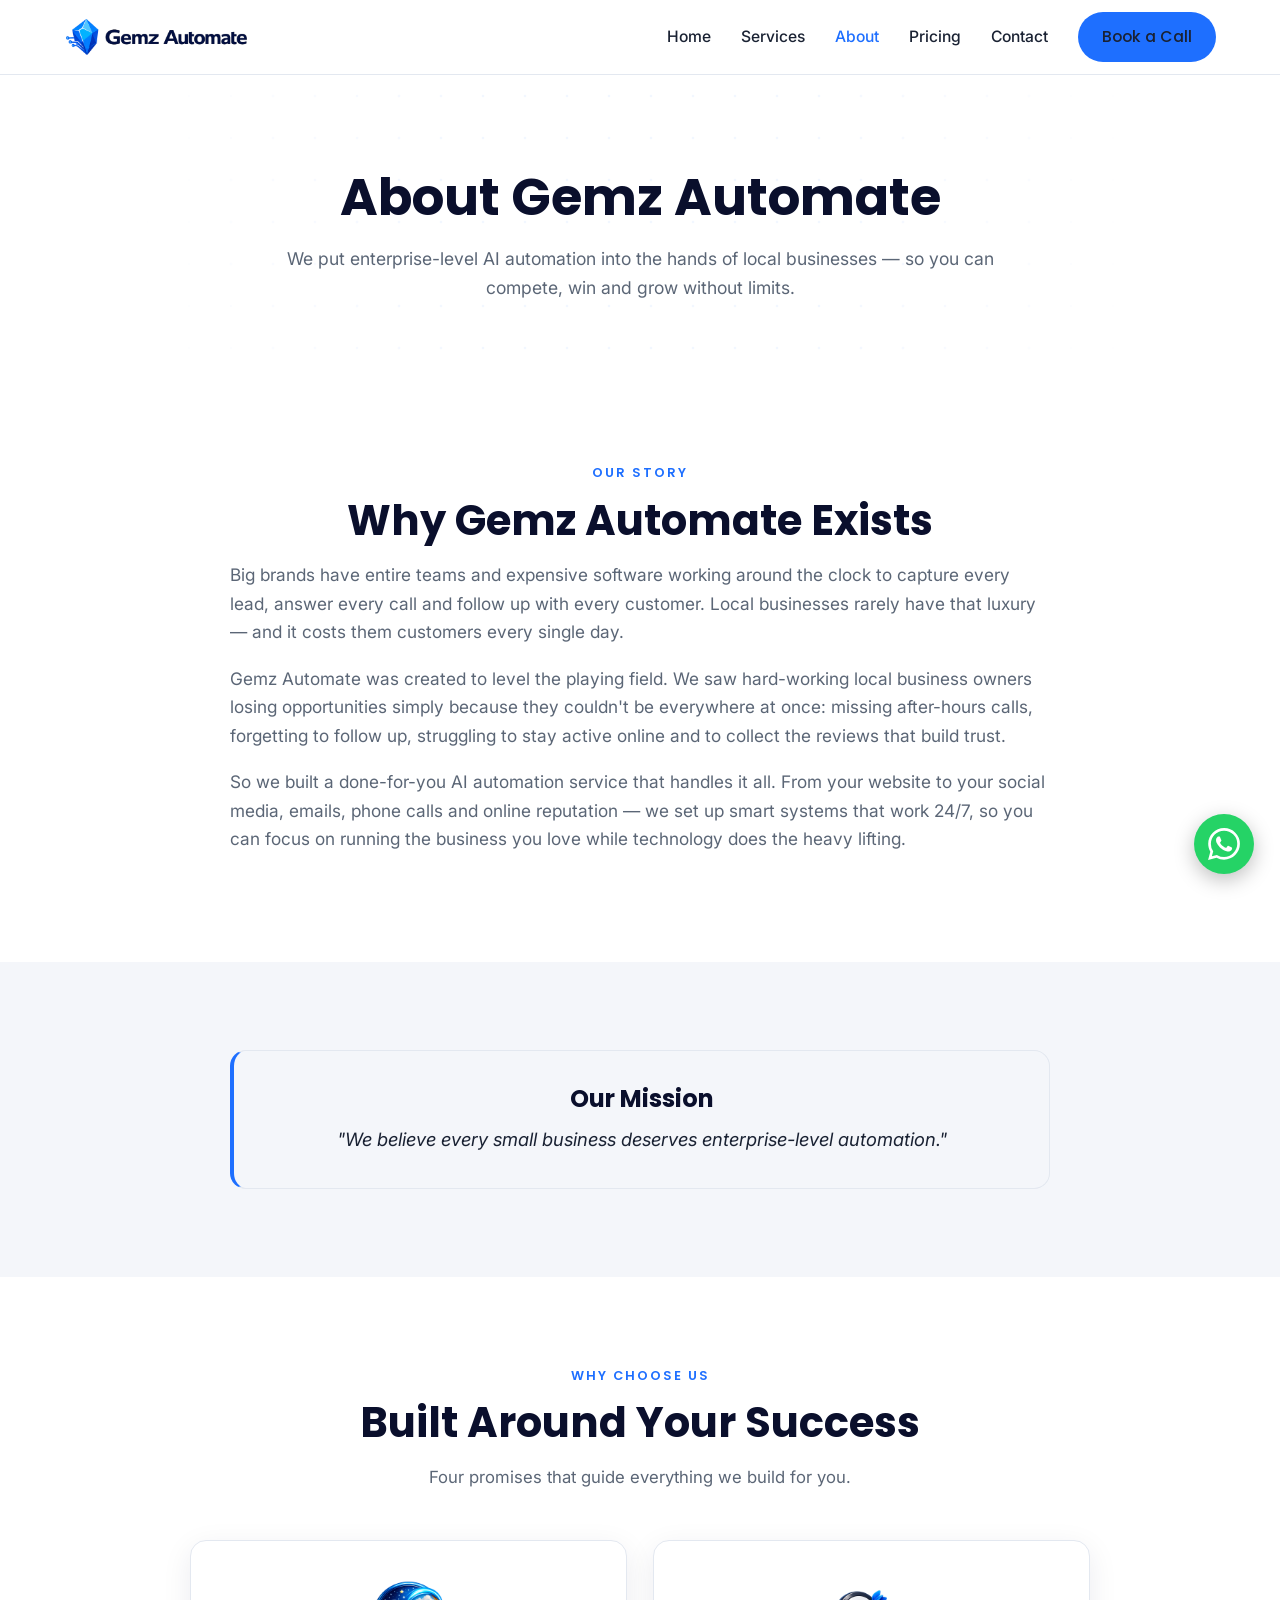
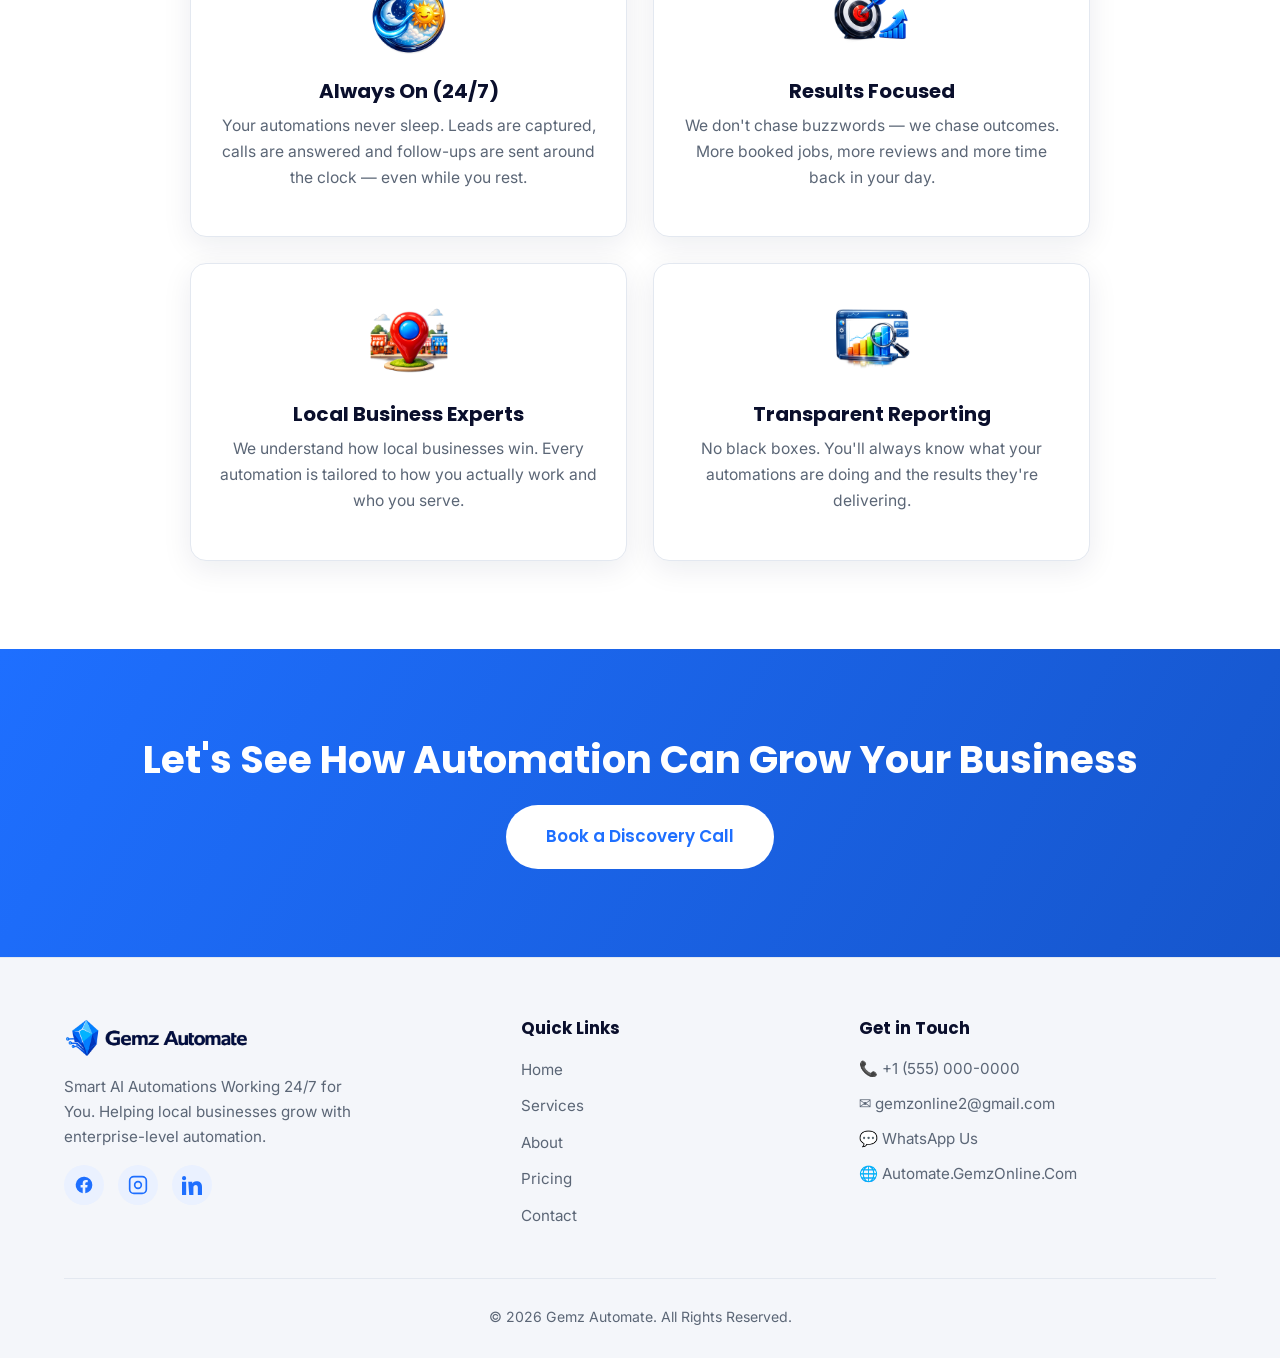
==== commit c1212f3f: "Pure white hero + bright Pixar-style 3D illustrations for service, pain-point and pillar icons" ====
--- a/about.html
+++ b/about.html
@@ -74,22 +74,22 @@
       <p class="section-intro">Four promises that guide everything we build for you.</p>
       <div class="grid grid-2" style="text-align:left; max-width: 900px; margin: 0 auto;">
         <div class="card pillar reveal">
-          <div class="card__icon"><svg viewBox="0 0 24 24" fill="none" stroke="currentColor" stroke-width="2" stroke-linecap="round" stroke-linejoin="round"><circle cx="12" cy="12" r="10"></circle><polyline points="12 6 12 12 16 14"></polyline></svg></div>
+          <img class="pillar__img" src="assets/images/icons/pillar-alwayson.png" alt="Always on 24/7 illustration" />
           <h3>Always On (24/7)</h3>
           <p>Your automations never sleep. Leads are captured, calls are answered and follow-ups are sent around the clock — even while you rest.</p>
         </div>
         <div class="card pillar reveal">
-          <div class="card__icon"><svg viewBox="0 0 24 24" fill="none" stroke="currentColor" stroke-width="2" stroke-linecap="round" stroke-linejoin="round"><line x1="18" y1="20" x2="18" y2="10"></line><line x1="12" y1="20" x2="12" y2="4"></line><line x1="6" y1="20" x2="6" y2="14"></line></svg></div>
+          <img class="pillar__img" src="assets/images/icons/pillar-results.png" alt="Results focused illustration" />
           <h3>Results Focused</h3>
           <p>We don't chase buzzwords — we chase outcomes. More booked jobs, more reviews and more time back in your day.</p>
         </div>
         <div class="card pillar reveal">
-          <div class="card__icon"><svg viewBox="0 0 24 24" fill="none" stroke="currentColor" stroke-width="2" stroke-linecap="round" stroke-linejoin="round"><path d="M21 10c0 7-9 13-9 13s-9-6-9-13a9 9 0 0 1 18 0z"></path><circle cx="12" cy="10" r="3"></circle></svg></div>
+          <img class="pillar__img" src="assets/images/icons/pillar-local.png" alt="Local business experts illustration" />
           <h3>Local Business Experts</h3>
           <p>We understand how local businesses win. Every automation is tailored to how you actually work and who you serve.</p>
         </div>
         <div class="card pillar reveal">
-          <div class="card__icon"><svg viewBox="0 0 24 24" fill="none" stroke="currentColor" stroke-width="2" stroke-linecap="round" stroke-linejoin="round"><path d="M14 2H6a2 2 0 0 0-2 2v16a2 2 0 0 0 2 2h12a2 2 0 0 0 2-2V8z"></path><polyline points="14 2 14 8 20 8"></polyline><line x1="9" y1="15" x2="15" y2="15"></line></svg></div>
+          <img class="pillar__img" src="assets/images/icons/pillar-transparent.png" alt="Transparent reporting illustration" />
           <h3>Transparent Reporting</h3>
           <p>No black boxes. You'll always know what your automations are doing and the results they're delivering.</p>
         </div>
--- a/assets/css/styles.css
+++ b/assets/css/styles.css
@@ -157,7 +157,10 @@
 }
 .card__icon svg { width: 30px; height: 30px; }
 /* Custom image icons (service cards) */
-.card__img { width: 66px; height: 66px; object-fit: contain; margin-bottom: 16px; }
+.card__img { width: 96px; height: 96px; object-fit: contain; margin-bottom: 14px; }
+/* Pixar-style illustrations for pain points & about pillars */
+.pain-card__img { width: 104px; height: 104px; object-fit: contain; margin: 0 auto 12px; display: block; }
+.pillar__img { width: 92px; height: 92px; object-fit: contain; margin: 0 auto 14px; display: block; }
 .card h3 { font-size: 1.25rem; margin-bottom: 10px; }
 .card p { color: var(--muted); font-size: 0.98rem; margin-bottom: 14px; }
 .card__link { color: var(--blue); font-weight: 600; font-family: var(--font-head); font-size: 0.92rem; }
@@ -203,7 +206,7 @@
 }
 .service-row__icon svg { width: 42px; height: 42px; }
 /* Custom image icons (service rows) */
-.service-row__img { width: 92px; height: 92px; object-fit: contain; }
+.service-row__img { width: 128px; height: 128px; object-fit: contain; }
 .service-row h2 { font-size: 1.7rem; margin-bottom: 12px; }
 .service-row p { color: var(--muted); margin-bottom: 18px; }
 .feature-list { display: grid; grid-template-columns: repeat(2, 1fr); gap: 10px 24px; margin-bottom: 22px; }
--- a/assets/css/animations.css
+++ b/assets/css/animations.css
@@ -8,11 +8,7 @@
   position: absolute;
   inset: 0;
   z-index: 1;
-  background: radial-gradient(circle at 20% 30%, rgba(30, 111, 255, 0.14), transparent 45%),
-              radial-gradient(circle at 80% 70%, rgba(30, 111, 255, 0.10), transparent 45%),
-              linear-gradient(135deg, #EEF3FF 0%, #FFFFFF 60%);
-  background-size: 200% 200%;
-  animation: gradientShift 14s ease infinite;
+  background: #FFFFFF;
 }
 
 @keyframes gradientShift {
@@ -26,9 +22,9 @@
   position: absolute;
   inset: 0;
   z-index: 1;
-  background-image: radial-gradient(rgba(30, 111, 255, 0.35) 1.5px, transparent 1.6px);
+  background-image: radial-gradient(rgba(30, 111, 255, 0.16) 1.5px, transparent 1.6px);
   background-size: 42px 42px;
-  opacity: 0.5;
+  opacity: 0.35;
   animation: dotsDrift 22s linear infinite;
   -webkit-mask-image: radial-gradient(circle at center, #000 30%, transparent 78%);
           mask-image: radial-gradient(circle at center, #000 30%, transparent 78%);
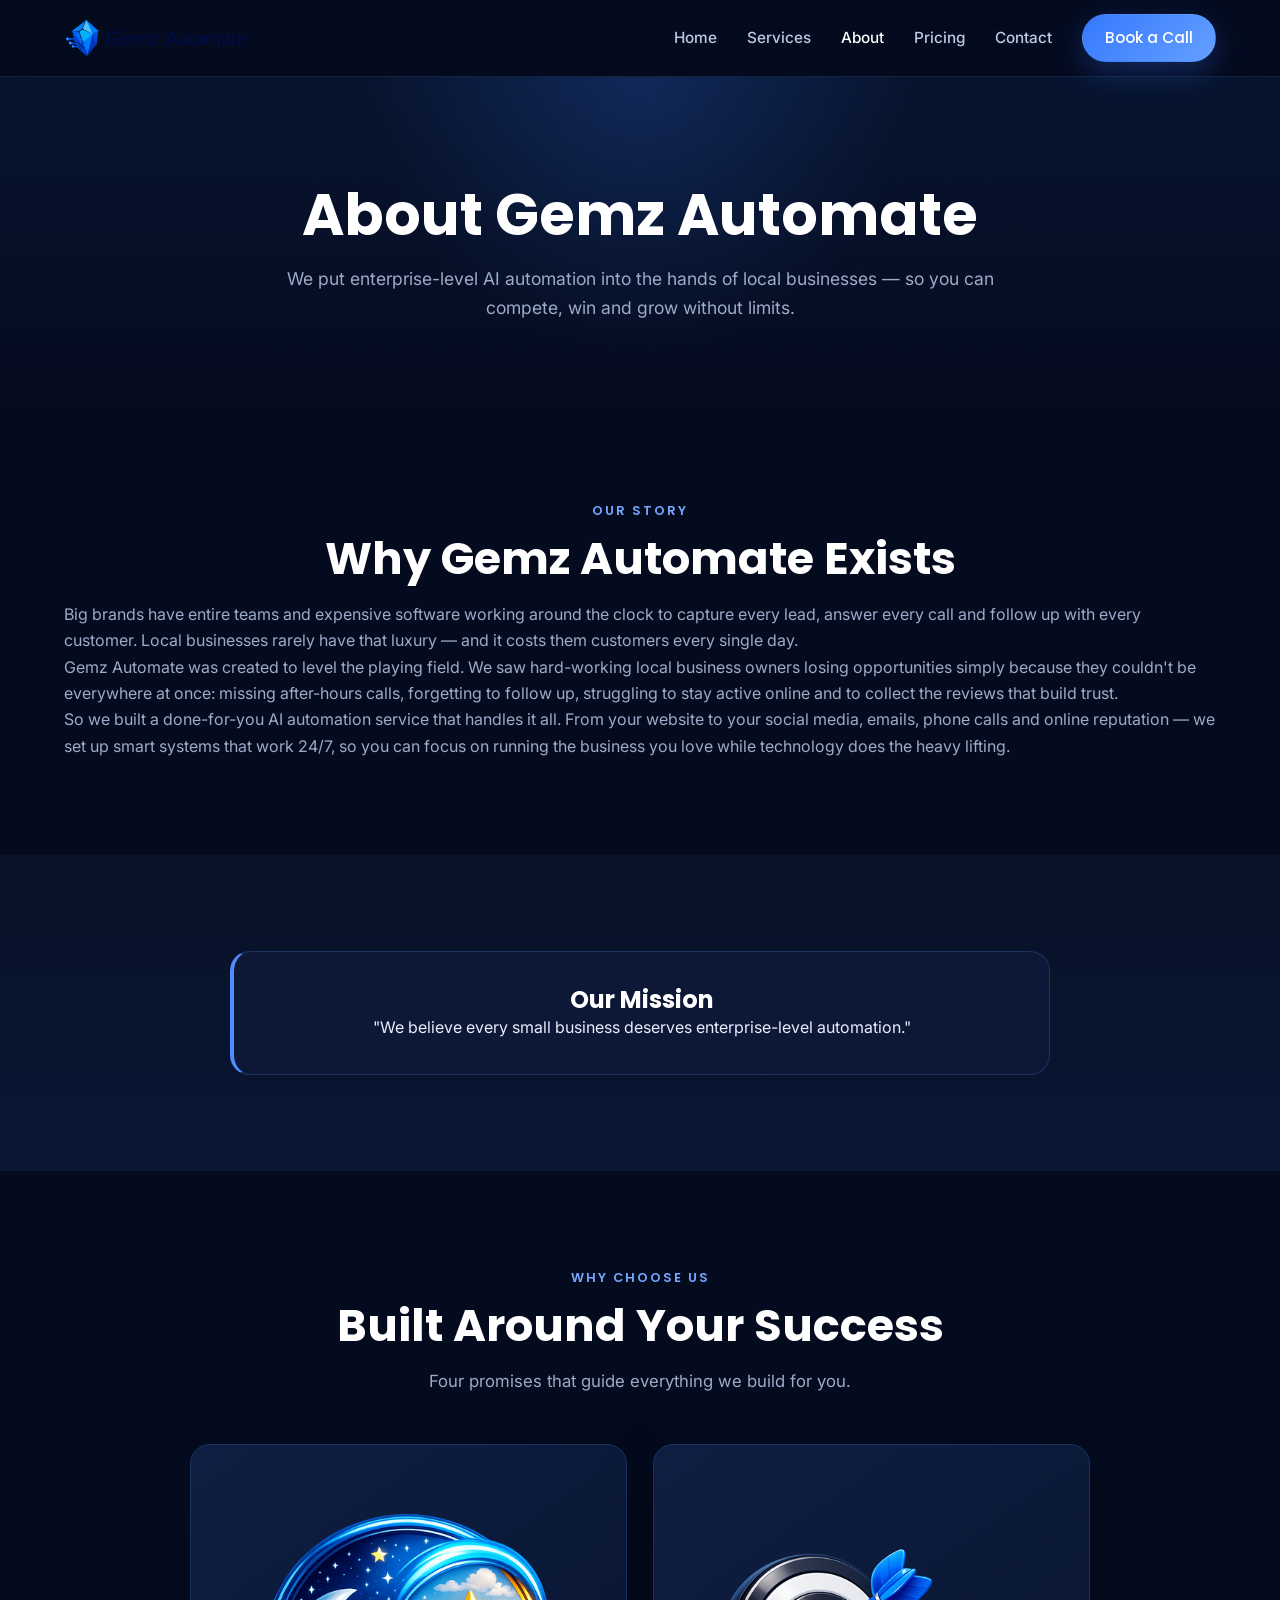
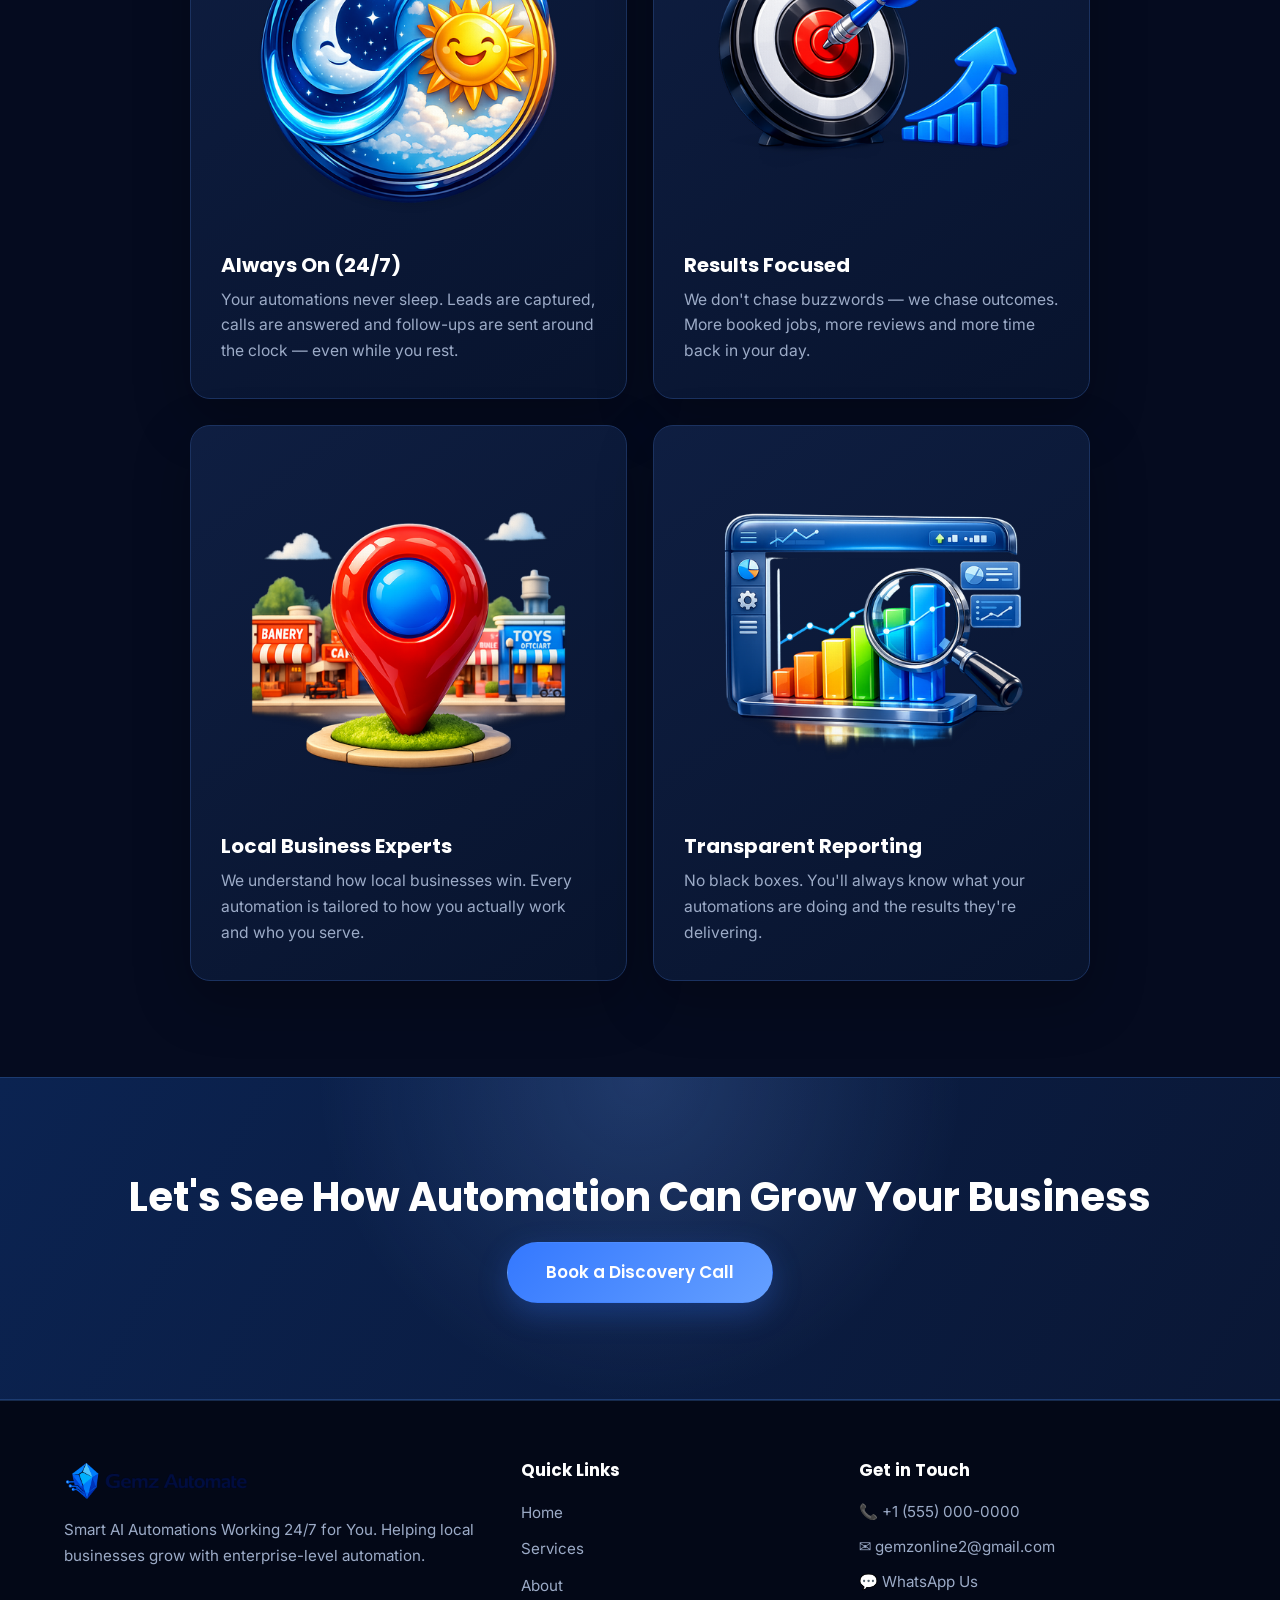
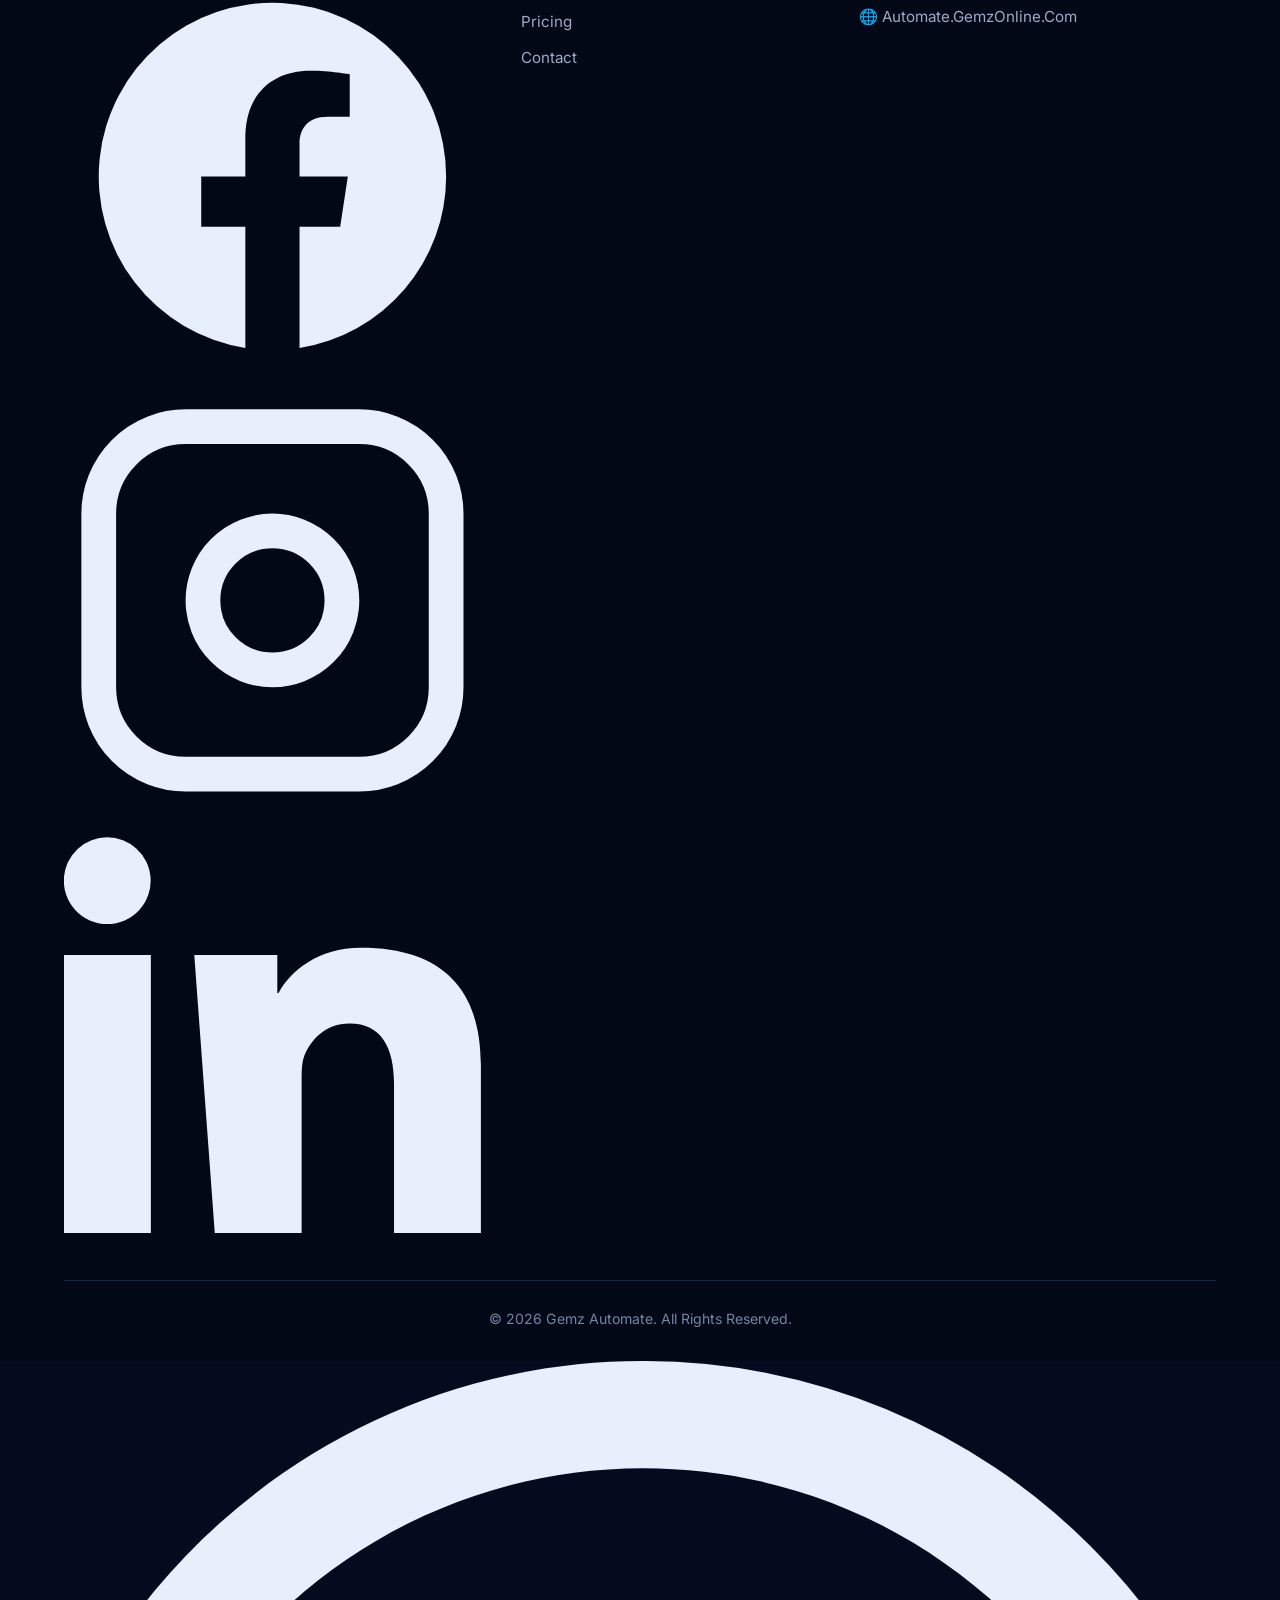
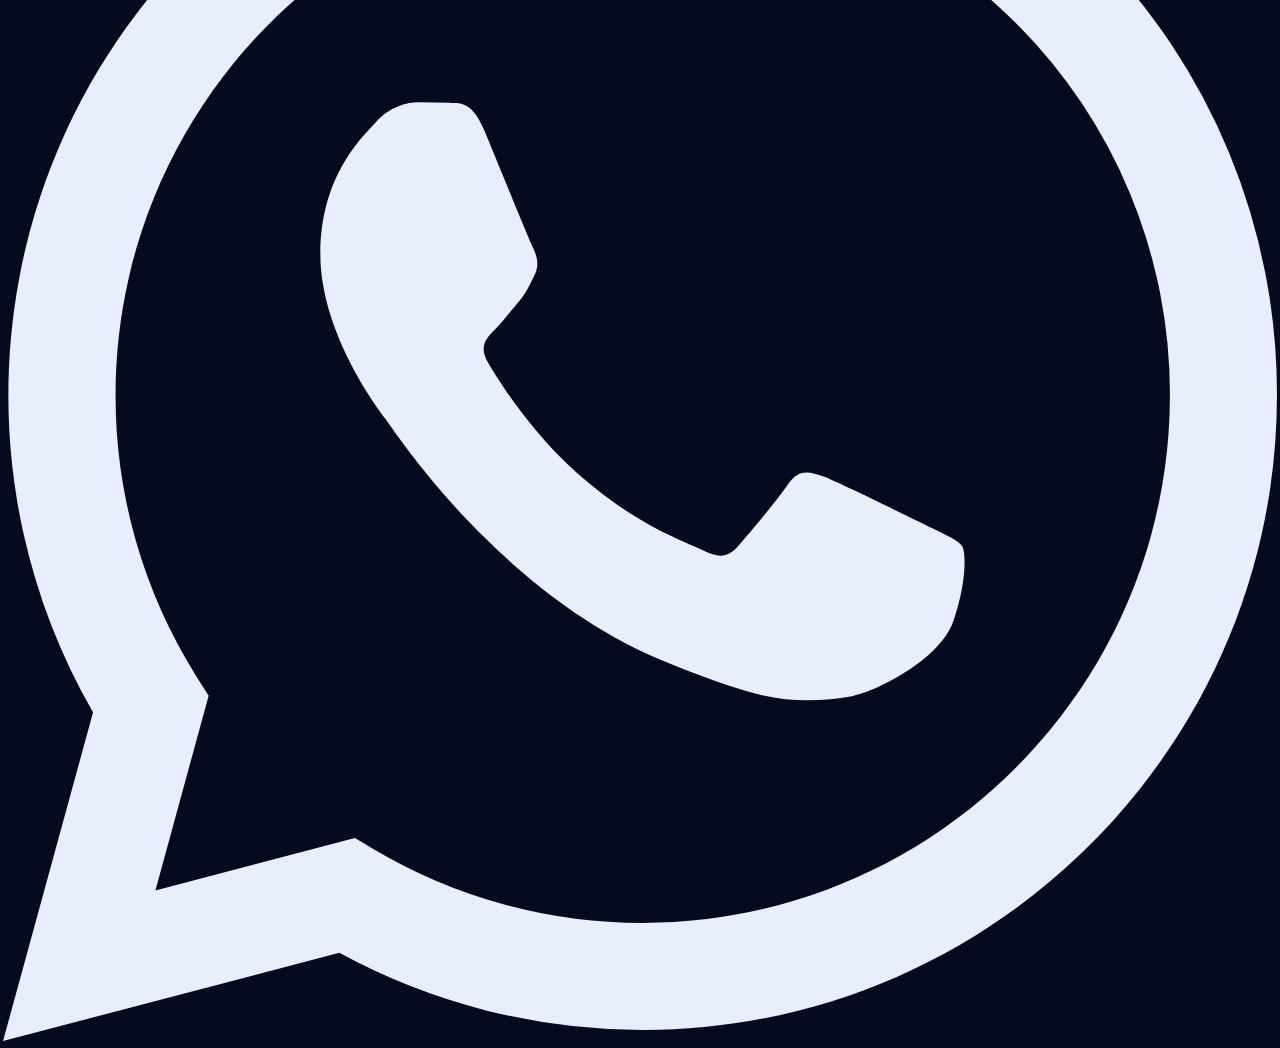
==== commit 3d0d2136: "Bust CSS cache for dark preview" ====
--- a/about.html
+++ b/about.html
@@ -8,8 +8,8 @@
   <link rel="preconnect" href="https://fonts.googleapis.com" />
   <link rel="preconnect" href="https://fonts.gstatic.com" crossorigin />
   <link href="https://fonts.googleapis.com/css2?family=Poppins:wght@500;600;700&family=Inter:wght@400;500;600&display=swap" rel="stylesheet" />
-  <link rel="stylesheet" href="assets/css/styles.css" />
-  <link rel="stylesheet" href="assets/css/animations.css" />
+  <link rel="stylesheet" href="assets/css/styles.css?v=20260921-dark2" />
+  <link rel="stylesheet" href="assets/css/animations.css?v=20260921-dark2" />
   <link rel="icon" href="assets/images/logo.png" />
 </head>
 <body>
--- a/assets/css/styles.css
+++ b/assets/css/styles.css
@@ -1,325 +1,41 @@
-/* =========================================================
-   Gemz Automate — Main Stylesheet (Light Theme)
-   Brand: Smart AI Automations Working 24/7 for You
-   Palette: White background, grey palette, electric blue accent
-   ========================================================= */
-
-/* ---------- Brand Variables ---------- */
-:root {
-  --bg: #FFFFFF;           /* primary background */
-  --bg-alt: #F4F6FA;       /* alternating section bg (light grey) */
-  --navy: #0A0F2C;         /* dark ink for headings / dark accents */
-  --ink: #1A2233;          /* primary body text (charcoal) */
-  --blue: #1E6FFF;         /* electric blue accent */
-  --blue-dark: #1656cc;
-  --white: #FFFFFF;
-  --ice: #EAF1FF;          /* light blue tint (icon tiles) */
-  --muted: #5B6676;        /* muted grey body text */
-  --card: #FFFFFF;         /* card background */
-  --card-border: #E3E8F0;  /* light grey border */
-  --grey-100: #F4F6FA;
-  --grey-200: #E3E8F0;
-  --grey-300: #CBD3E0;
-  --whatsapp: #25D366;
-
-  --font-head: 'Poppins', system-ui, sans-serif;
-  --font-body: 'Inter', system-ui, sans-serif;
-
-  --radius: 16px;
-  --pill: 999px;
-  --maxw: 1200px;
-  --shadow: 0 8px 30px rgba(16, 26, 64, 0.08);
-  --shadow-glow: 0 12px 34px rgba(30, 111, 255, 0.22);
-  --transition: 0.28s ease;
+/* Gemz Automate — dark SaaS preview */
+:root{
+  --bg:#050b1f;--bg-alt:#09142f;--navy:#f8fbff;--ink:#e7eefc;--blue:#4f8cff;--blue-dark:#2769ef;
+  --white:#fff;--ice:#102653;--muted:#9cabc7;--card:#0c1835;--card-border:#1b3260;
+  --grey-100:#0b1732;--grey-200:#182c52;--grey-300:#2b4270;--whatsapp:#25d366;
+  --font-head:'Poppins',system-ui,sans-serif;--font-body:'Inter',system-ui,sans-serif;
+  --radius:20px;--pill:999px;--maxw:1200px;--shadow:0 20px 55px rgba(0,0,0,.25);
+  --shadow-glow:0 18px 50px rgba(79,140,255,.22);--transition:.28s ease
 }
-
-/* ---------- Reset ---------- */
-* { margin: 0; padding: 0; box-sizing: border-box; }
-html { scroll-behavior: smooth; }
-body {
-  font-family: var(--font-body);
-  background: var(--bg);
-  color: var(--ink);
-  line-height: 1.65;
-  overflow-x: hidden;
-}
-h1, h2, h3, h4, h5 { font-family: var(--font-head); font-weight: 700; line-height: 1.2; color: var(--navy); }
-a { text-decoration: none; color: inherit; }
-img { max-width: 100%; display: block; }
-ul { list-style: none; }
-
-/* ---------- Layout Helpers ---------- */
-.container { width: 100%; max-width: var(--maxw); margin: 0 auto; padding: 0 24px; }
-.section { padding: 88px 0; }
-.section--alt { background: var(--bg-alt); }
-.text-center { text-align: center; }
-.eyebrow {
-  color: var(--blue);
-  font-family: var(--font-head);
-  font-weight: 600;
-  letter-spacing: 2px;
-  text-transform: uppercase;
-  font-size: 0.8rem;
-  margin-bottom: 12px;
-}
-.section-title { font-size: clamp(1.8rem, 4vw, 2.6rem); margin-bottom: 16px; }
-.section-intro { color: var(--muted); max-width: 640px; margin: 0 auto 48px; font-size: 1.05rem; }
-.section-intro.left { margin-left: 0; }
-
-/* ---------- Buttons ---------- */
-.btn {
-  display: inline-flex;
-  align-items: center;
-  gap: 8px;
-  font-family: var(--font-head);
-  font-weight: 600;
-  font-size: 0.98rem;
-  padding: 14px 30px;
-  border-radius: var(--pill);
-  border: 2px solid transparent;
-  cursor: pointer;
-  transition: transform var(--transition), box-shadow var(--transition), background var(--transition);
-}
-.btn--primary { background: var(--blue); color: var(--white); }
-.btn--primary:hover { background: var(--blue-dark); transform: translateY(-3px); box-shadow: var(--shadow-glow); }
-.btn--ghost { background: transparent; color: var(--blue); border-color: var(--blue); }
-.btn--ghost:hover { background: rgba(30,111,255,0.10); transform: translateY(-3px); box-shadow: var(--shadow-glow); }
-.btn--wa { background: var(--whatsapp); color: var(--white); }
-.btn--wa:hover { transform: translateY(-3px); box-shadow: 0 0 24px rgba(37,211,102,0.5); }
-.btn--lg { padding: 16px 38px; font-size: 1.05rem; }
-
-/* ---------- Navigation ---------- */
-.nav {
-  position: sticky;
-  top: 0;
-  z-index: 1000;
-  background: rgba(255, 255, 255, 0.88);
-  backdrop-filter: blur(12px);
-  border-bottom: 1px solid var(--card-border);
-}
-.nav__inner {
-  display: flex;
-  align-items: center;
-  justify-content: space-between;
-  height: 74px;
-}
-.nav__logo img { height: 40px; width: auto; }
-.nav__links { display: flex; align-items: center; gap: 30px; }
-.nav__links a { color: var(--ink); font-weight: 500; font-size: 0.98rem; transition: color var(--transition); }
-.nav__links a:hover, .nav__links a.active { color: var(--blue); }
-.nav__cta { padding: 10px 22px; color: var(--white); }
-.nav__toggle { display: none; background: none; border: none; cursor: pointer; flex-direction: column; gap: 5px; }
-.nav__toggle span { width: 26px; height: 3px; background: var(--navy); border-radius: 3px; transition: var(--transition); }
-
-/* ---------- Hero ---------- */
-.hero {
-  position: relative;
-  overflow: hidden;
-  background: var(--bg);
-  padding: 110px 0 96px;
-  text-align: center;
-}
-.hero__content { position: relative; z-index: 2; max-width: 820px; margin: 0 auto; }
-.hero h1 { font-size: clamp(2.2rem, 6vw, 4rem); margin-bottom: 20px; color: var(--navy); }
-.hero h1 .grad {
-  background: linear-gradient(90deg, var(--blue), #4f8bff);
-  -webkit-background-clip: text; background-clip: text; -webkit-text-fill-color: transparent;
-}
-.hero__tag { font-size: clamp(1.05rem, 2.5vw, 1.35rem); color: var(--muted); margin-bottom: 34px; }
-.hero__ctas { display: flex; gap: 16px; justify-content: center; flex-wrap: wrap; }
-
-/* Page hero (inner pages) */
-.page-hero { position: relative; overflow: hidden; padding: 92px 0 72px; text-align: center; background: var(--bg); }
-.page-hero__content { position: relative; z-index: 2; max-width: 760px; margin: 0 auto; }
-.page-hero h1 { font-size: clamp(2rem, 5vw, 3.2rem); margin-bottom: 16px; color: var(--navy); }
-.page-hero p { color: var(--muted); font-size: 1.1rem; }
-
-/* ---------- Cards / Grids ---------- */
-.grid { display: grid; gap: 26px; }
-.grid-3 { grid-template-columns: repeat(3, 1fr); }
-.grid-2 { grid-template-columns: repeat(2, 1fr); }
-
-.card {
-  background: var(--card);
-  border: 1px solid var(--card-border);
-  border-radius: var(--radius);
-  padding: 32px 28px;
-  box-shadow: var(--shadow);
-  transition: transform var(--transition), box-shadow var(--transition), border-color var(--transition);
-}
-.card:hover { transform: translateY(-6px); box-shadow: var(--shadow-glow); border-color: var(--blue); }
-.card__icon {
-  width: 58px; height: 58px; border-radius: 14px;
-  display: flex; align-items: center; justify-content: center;
-  background: var(--ice);
-  color: var(--blue);
-  margin-bottom: 18px;
-}
-.card__icon svg { width: 30px; height: 30px; }
-/* Custom image icons (service cards) */
-.card__img { width: 96px; height: 96px; object-fit: contain; margin-bottom: 14px; }
-/* Pixar-style illustrations for pain points & about pillars */
-.pain-card__img { width: 104px; height: 104px; object-fit: contain; margin: 0 auto 12px; display: block; }
-.pillar__img { width: 92px; height: 92px; object-fit: contain; margin: 0 auto 14px; display: block; }
-.card h3 { font-size: 1.25rem; margin-bottom: 10px; }
-.card p { color: var(--muted); font-size: 0.98rem; margin-bottom: 14px; }
-.card__link { color: var(--blue); font-weight: 600; font-family: var(--font-head); font-size: 0.92rem; }
-.card__link:hover { text-decoration: underline; }
-
-/* ---------- Pain Points ---------- */
-.pain-card { text-align: center; }
-.pain-card .card__icon { margin: 0 auto 18px; }
-
-/* ---------- How It Works ---------- */
-.steps { display: grid; grid-template-columns: repeat(3, 1fr); gap: 26px; position: relative; }
-.step { text-align: center; padding: 30px 24px; }
-.step__num {
-  width: 60px; height: 60px; margin: 0 auto 18px;
-  display: flex; align-items: center; justify-content: center;
-  border-radius: 50%; background: var(--blue); color: var(--white);
-  font-family: var(--font-head); font-weight: 700; font-size: 1.4rem;
-  box-shadow: var(--shadow-glow);
-}
-.step h3 { font-size: 1.2rem; margin-bottom: 8px; }
-.step p { color: var(--muted); font-size: 0.96rem; }
-
-/* ---------- Testimonials ---------- */
-.testimonial { background: var(--card); border: 1px solid var(--card-border); border-radius: var(--radius); padding: 30px 28px; box-shadow: var(--shadow); }
-.testimonial .stars { color: #FFB100; margin-bottom: 14px; font-size: 1.05rem; letter-spacing: 2px; }
-.testimonial p { color: var(--ink); font-style: italic; margin-bottom: 18px; }
-.testimonial__author { font-family: var(--font-head); font-weight: 600; color: var(--navy); }
-.testimonial__author span { display: block; color: var(--muted); font-weight: 400; font-size: 0.88rem; font-family: var(--font-body); }
-
-/* ---------- CTA Banner ---------- */
-.cta-banner { background: linear-gradient(120deg, var(--blue), var(--blue-dark)); text-align: center; }
-.cta-banner h2 { font-size: clamp(1.6rem, 4vw, 2.4rem); margin-bottom: 22px; color: var(--white); }
-.cta-banner .btn--primary { background: var(--white); color: var(--blue); }
-.cta-banner .btn--primary:hover { background: var(--ice); box-shadow: 0 0 24px rgba(255,255,255,0.45); }
-
-/* ---------- Full Service Sections ---------- */
-.service-row { display: grid; grid-template-columns: 100px 1fr; gap: 28px; align-items: start; padding: 40px 0; border-bottom: 1px solid var(--card-border); }
-.service-row:last-child { border-bottom: none; }
-.service-row__icon {
-  width: 82px; height: 82px; border-radius: 20px;
-  display: flex; align-items: center; justify-content: center;
-  background: var(--ice); color: var(--blue);
-}
-.service-row__icon svg { width: 42px; height: 42px; }
-/* Custom image icons (service rows) */
-.service-row__img { width: 128px; height: 128px; object-fit: contain; }
-.service-row h2 { font-size: 1.7rem; margin-bottom: 12px; }
-.service-row p { color: var(--muted); margin-bottom: 18px; }
-.feature-list { display: grid; grid-template-columns: repeat(2, 1fr); gap: 10px 24px; margin-bottom: 22px; }
-.feature-list li { color: var(--ink); position: relative; padding-left: 26px; font-size: 0.96rem; }
-.feature-list li::before {
-  content: ""; position: absolute; left: 0; top: 7px;
-  width: 14px; height: 14px; border-radius: 50%;
-  background: var(--blue); box-shadow: 0 0 8px rgba(30,111,255,0.5);
-}
-
-/* ---------- About ---------- */
-.story-block { max-width: 820px; margin: 0 auto 20px; }
-.story-block p { color: var(--muted); font-size: 1.08rem; margin-bottom: 18px; }
-.mission { background: var(--bg-alt); border: 1px solid var(--card-border); border-left: 4px solid var(--blue); border-radius: var(--radius); padding: 34px; text-align: center; max-width: 820px; margin: 0 auto; }
-.mission h2 { font-size: 1.5rem; margin-bottom: 10px; }
-.mission p { color: var(--ink); font-size: 1.15rem; font-style: italic; }
-.pillar { text-align: center; }
-.pillar .card__icon { margin: 0 auto 18px; }
-
-/* ---------- Pricing ---------- */
-.pricing-grid { display: grid; grid-template-columns: repeat(3, 1fr); gap: 26px; align-items: stretch; }
-.price-card { background: var(--card); border: 1px solid var(--card-border); border-radius: var(--radius); padding: 38px 30px; display: flex; flex-direction: column; position: relative; box-shadow: var(--shadow); transition: transform var(--transition), box-shadow var(--transition); }
-.price-card:hover { transform: translateY(-6px); box-shadow: var(--shadow-glow); }
-.price-card--popular { border: 2px solid var(--blue); box-shadow: var(--shadow-glow); }
-.price-badge { position: absolute; top: -14px; left: 50%; transform: translateX(-50%); background: var(--blue); color: var(--white); font-family: var(--font-head); font-weight: 600; font-size: 0.78rem; letter-spacing: 1px; padding: 6px 18px; border-radius: var(--pill); text-transform: uppercase; }
-.price-card h3 { font-size: 1.5rem; margin-bottom: 6px; }
-.price-card .price { font-family: var(--font-head); font-size: 1.9rem; font-weight: 700; color: var(--blue); margin-bottom: 4px; }
-.price-card .price small { display: block; color: var(--muted); font-size: 0.85rem; font-weight: 400; font-family: var(--font-body); margin-bottom: 20px; }
-.price-card ul { margin-bottom: 26px; flex-grow: 1; }
-.price-card ul li { color: var(--ink); padding: 8px 0 8px 28px; position: relative; font-size: 0.95rem; border-bottom: 1px solid var(--card-border); }
-.price-card ul li::before { content: "✓"; position: absolute; left: 0; color: var(--blue); font-weight: 700; }
-
-/* ---------- FAQ ---------- */
-.faq { max-width: 780px; margin: 0 auto; }
-.faq-item { border: 1px solid var(--card-border); border-radius: 12px; margin-bottom: 14px; overflow: hidden; background: var(--card); box-shadow: var(--shadow); }
-.faq-q { width: 100%; text-align: left; background: none; border: none; color: var(--navy); font-family: var(--font-head); font-weight: 600; font-size: 1.05rem; padding: 20px 24px; cursor: pointer; display: flex; justify-content: space-between; align-items: center; gap: 16px; }
-.faq-q::after { content: "+"; color: var(--blue); font-size: 1.5rem; transition: transform var(--transition); }
-.faq-item.open .faq-q::after { transform: rotate(45deg); }
-.faq-a { max-height: 0; overflow: hidden; transition: max-height 0.35s ease; color: var(--muted); padding: 0 24px; }
-.faq-item.open .faq-a { max-height: 300px; padding: 0 24px 20px; }
-
-/* ---------- Contact ---------- */
-.contact-split { display: grid; grid-template-columns: 1fr 1.2fr; gap: 44px; }
-.contact-info h2 { font-size: 1.6rem; margin-bottom: 20px; }
-.contact-item { display: flex; align-items: center; gap: 16px; margin-bottom: 22px; }
-.contact-item .ci-icon { width: 46px; height: 46px; flex-shrink: 0; border-radius: 12px; display: flex; align-items: center; justify-content: center; background: var(--ice); color: var(--blue); }
-.contact-item .ci-icon svg { width: 22px; height: 22px; }
-.contact-item strong { display: block; font-family: var(--font-head); color: var(--navy); }
-.contact-item span, .contact-item a { color: var(--muted); font-size: 0.96rem; }
-.contact-item a:hover { color: var(--blue); }
-
-.contact-form { background: var(--card); border: 1px solid var(--card-border); border-radius: var(--radius); padding: 34px; box-shadow: var(--shadow); }
-.form-group { margin-bottom: 18px; }
-.form-group label { display: block; font-family: var(--font-head); font-weight: 500; font-size: 0.92rem; margin-bottom: 8px; color: var(--ink); }
-.form-group input, .form-group select, .form-group textarea {
-  width: 100%; padding: 13px 16px; border-radius: 10px;
-  background: var(--grey-100); border: 1px solid var(--card-border); color: var(--ink);
-  font-family: var(--font-body); font-size: 0.98rem; transition: border-color var(--transition);
-}
-.form-group input:focus, .form-group select:focus, .form-group textarea:focus { outline: none; border-color: var(--blue); box-shadow: 0 0 0 3px rgba(30,111,255,0.15); background: var(--white); }
-.form-group textarea { resize: vertical; min-height: 120px; }
-.calendly-embed { margin-top: 44px; background: var(--bg-alt); border: 1px dashed var(--blue); border-radius: var(--radius); padding: 40px; text-align: center; color: var(--muted); }
-
-/* ---------- Footer ---------- */
-.footer { background: var(--bg-alt); border-top: 1px solid var(--card-border); padding: 60px 0 30px; }
-.footer__grid { display: grid; grid-template-columns: 1.4fr 1fr 1.2fr; gap: 40px; margin-bottom: 40px; }
-.footer__logo img { height: 40px; margin-bottom: 16px; }
-.footer__brand p { color: var(--muted); font-size: 0.95rem; max-width: 300px; }
-.footer h4 { font-size: 1.05rem; margin-bottom: 18px; color: var(--navy); }
-.footer__links li { margin-bottom: 10px; }
-.footer__links a { color: var(--muted); font-size: 0.95rem; }
-.footer__links a:hover { color: var(--blue); }
-.footer__contact li { color: var(--muted); font-size: 0.95rem; margin-bottom: 10px; }
-.footer__contact a { color: var(--muted); }
-.footer__contact a:hover { color: var(--blue); }
-.footer__social { display: flex; gap: 14px; margin-top: 16px; }
-.footer__social a { width: 40px; height: 40px; border-radius: 50%; display: flex; align-items: center; justify-content: center; background: var(--ice); color: var(--blue); transition: var(--transition); }
-.footer__social a:hover { background: var(--blue); color: var(--white); transform: translateY(-3px); }
-.footer__social svg { width: 20px; height: 20px; }
-.footer__bottom { text-align: center; padding-top: 26px; border-top: 1px solid var(--card-border); color: var(--muted); font-size: 0.88rem; }
-
-/* ---------- Floating WhatsApp ---------- */
-.wa-float {
-  position: fixed; bottom: 26px; right: 26px; z-index: 1200;
-  width: 60px; height: 60px; border-radius: 50%;
-  background: var(--whatsapp); color: var(--white);
-  display: flex; align-items: center; justify-content: center;
-  box-shadow: 0 6px 20px rgba(0,0,0,0.25);
-  animation: wa-pulse 2.4s infinite;
-  transition: transform var(--transition);
-}
-.wa-float:hover { transform: scale(1.1); }
-.wa-float svg { width: 32px; height: 32px; }
-
-/* ---------- Responsive ---------- */
-@media (max-width: 960px) {
-  .grid-3, .steps, .pricing-grid { grid-template-columns: 1fr; }
-  .contact-split { grid-template-columns: 1fr; }
-  .footer__grid { grid-template-columns: 1fr; }
-}
-@media (max-width: 768px) {
-  .nav__toggle { display: flex; }
-  .nav__links {
-    position: absolute; top: 74px; left: 0; right: 0;
-    flex-direction: column; gap: 0;
-    background: var(--white); border-bottom: 1px solid var(--card-border);
-    max-height: 0; overflow: hidden; transition: max-height 0.35s ease;
-  }
-  .nav__links.open { max-height: 420px; }
-  .nav__links a { padding: 16px 24px; width: 100%; border-bottom: 1px solid var(--card-border); }
-  .nav__links .nav__cta { margin: 16px 24px; text-align: center; }
-  .grid-2 { grid-template-columns: 1fr; }
-  .service-row { grid-template-columns: 1fr; }
-  .feature-list { grid-template-columns: 1fr; }
-  .section { padding: 60px 0; }
-}
+*{margin:0;padding:0;box-sizing:border-box}html{scroll-behavior:smooth}
+body{font-family:var(--font-body);background:var(--bg);color:var(--ink);line-height:1.65;overflow-x:hidden}
+h1,h2,h3,h4,h5{font-family:var(--font-head);font-weight:700;line-height:1.15;color:var(--white)}
+a{text-decoration:none;color:inherit}img{max-width:100%;display:block}ul{list-style:none}
+.container{width:100%;max-width:var(--maxw);margin:0 auto;padding:0 24px}.section{padding:96px 0;position:relative}.section--alt{background:linear-gradient(180deg,#071127,#0a1734)}
+.text-center{text-align:center}.eyebrow{color:#75a7ff;font-family:var(--font-head);font-weight:600;letter-spacing:2px;text-transform:uppercase;font-size:.8rem;margin-bottom:12px}
+.section-title{font-size:clamp(1.9rem,4vw,2.8rem);margin-bottom:16px}.section-intro{color:var(--muted);max-width:680px;margin:0 auto 48px;font-size:1.05rem}
+.btn{display:inline-flex;align-items:center;justify-content:center;gap:8px;font-family:var(--font-head);font-weight:600;font-size:.98rem;padding:14px 30px;border-radius:var(--pill);border:1px solid transparent;cursor:pointer;transition:.28s ease}
+.btn--primary{background:linear-gradient(135deg,#3478ff,#65a0ff);color:#fff;box-shadow:0 10px 30px rgba(52,120,255,.28)}.btn--primary:hover{transform:translateY(-3px);box-shadow:0 16px 38px rgba(52,120,255,.4)}
+.btn--ghost{background:rgba(255,255,255,.035);color:#dce8ff;border-color:#31558f}.btn--ghost:hover{background:#10254d;border-color:#5b91ed;transform:translateY(-3px)}.btn--lg{padding:16px 38px;font-size:1.05rem}
+.nav{position:sticky;top:0;z-index:1000;background:rgba(5,11,31,.82);backdrop-filter:blur(18px);border-bottom:1px solid rgba(124,164,232,.15)}
+.nav__inner{display:flex;align-items:center;justify-content:space-between;height:76px}.nav__logo img{height:40px;width:auto}.nav__links{display:flex;align-items:center;gap:30px}.nav__links a{color:#bdcae3;font-weight:500;font-size:.96rem;transition:.28s}.nav__links a:hover,.nav__links a.active{color:#fff}.nav__cta{padding:10px 22px!important;color:#fff!important}
+.nav__toggle{display:none;background:none;border:0;cursor:pointer;flex-direction:column;gap:5px}.nav__toggle span{width:26px;height:3px;background:#fff;border-radius:3px}
+.hero{position:relative;overflow:hidden;min-height:690px;display:flex;align-items:center;padding:115px 0 105px;background:radial-gradient(circle at 78% 30%,rgba(43,113,255,.22),transparent 31%),radial-gradient(circle at 18% 85%,rgba(50,95,200,.13),transparent 28%),linear-gradient(135deg,#04091a 0%,#07132d 55%,#08193b 100%)}
+.hero:before{content:"";position:absolute;inset:0;background-image:linear-gradient(rgba(97,143,223,.055) 1px,transparent 1px),linear-gradient(90deg,rgba(97,143,223,.055) 1px,transparent 1px);background-size:48px 48px;mask-image:linear-gradient(to bottom,rgba(0,0,0,.7),transparent)}
+.hero__content{position:relative;z-index:2;max-width:900px;margin:0 auto;text-align:center}.hero h1{font-size:clamp(2.65rem,6vw,5rem);letter-spacing:-.04em;margin-bottom:22px}.hero h1 .grad{background:linear-gradient(90deg,#69a1ff,#a7c8ff);-webkit-background-clip:text;background-clip:text;-webkit-text-fill-color:transparent}
+.hero__tag{font-size:clamp(1.05rem,2.2vw,1.3rem);color:#adbad3;max-width:750px;margin:0 auto 36px}.hero__ctas{display:flex;gap:16px;justify-content:center;flex-wrap:wrap}
+.page-hero{position:relative;overflow:hidden;padding:105px 0 82px;text-align:center;background:radial-gradient(circle at 50% 0,rgba(55,125,255,.2),transparent 38%),linear-gradient(180deg,#07142f,#050b1f)}.page-hero__content{max-width:780px;margin:auto}.page-hero h1{font-size:clamp(2.2rem,5vw,3.6rem);margin-bottom:16px}.page-hero p{color:var(--muted);font-size:1.1rem}
+.grid{display:grid;gap:26px}.grid-3{grid-template-columns:repeat(3,1fr)}.grid-2{grid-template-columns:repeat(2,1fr)}
+.card,.price-card,.testimonial,.contact-form,.faq-item{background:linear-gradient(145deg,rgba(15,31,67,.96),rgba(8,20,46,.96));border:1px solid var(--card-border);box-shadow:var(--shadow)}
+.card{border-radius:var(--radius);padding:34px 30px;transition:.28s}.card:hover{transform:translateY(-6px);border-color:#3d6fbd;box-shadow:var(--shadow-glow)}.card h3{font-size:1.25rem;margin-bottom:10px}.card p{color:var(--muted);font-size:.98rem}.pain-card{text-align:center}
+.steps{display:grid;grid-template-columns:repeat(3,1fr);gap:26px}.step{text-align:center;padding:32px 25px}.step__num{width:62px;height:62px;margin:0 auto 18px;display:flex;align-items:center;justify-content:center;border-radius:18px;background:linear-gradient(145deg,#2c6ff4,#68a1ff);color:#fff;font-family:var(--font-head);font-weight:700;font-size:1.35rem;box-shadow:var(--shadow-glow)}.step h3{font-size:1.2rem;margin-bottom:8px}.step p{color:var(--muted)}
+.pricing-grid{display:grid;grid-template-columns:repeat(3,1fr);gap:26px;align-items:stretch}.price-card{border-radius:var(--radius);padding:40px 30px;display:flex;flex-direction:column;position:relative;transition:.28s}.price-card:hover{transform:translateY(-6px);box-shadow:var(--shadow-glow)}.price-card--popular{border:2px solid #4f8cff;background:linear-gradient(160deg,#102b60,#0a1837);box-shadow:0 22px 65px rgba(48,112,242,.22)}.price-badge{position:absolute;top:-14px;left:50%;transform:translateX(-50%);white-space:nowrap;background:#4f8cff;color:#fff;font-family:var(--font-head);font-weight:600;font-size:.76rem;letter-spacing:1px;padding:6px 18px;border-radius:var(--pill);text-transform:uppercase}.price-card h3{font-size:1.5rem;margin-bottom:6px}.price-card .price{font-family:var(--font-head);font-size:2rem;font-weight:700;color:#75a7ff;margin-bottom:4px}.price-card .price small{display:block;color:var(--muted);font-size:.85rem;font-weight:400;font-family:var(--font-body);margin-bottom:20px}.price-card ul{margin-bottom:26px;flex-grow:1}.price-card ul li{color:#d6e0f2;padding:9px 0 9px 28px;position:relative;font-size:.95rem;border-bottom:1px solid rgba(90,122,178,.2)}.price-card ul li:before{content:"✓";position:absolute;left:0;color:#6da1ff;font-weight:700}
+.cta-banner{background:radial-gradient(circle at 50% 0,rgba(116,167,255,.2),transparent 45%),linear-gradient(120deg,#0b2351,#0a1735);text-align:center;border-top:1px solid #1c3b70;border-bottom:1px solid #1c3b70}.cta-banner h2{font-size:clamp(1.7rem,4vw,2.5rem);margin-bottom:22px;color:#fff}
+.footer{background:#030817;border-top:1px solid #162a4c;padding:60px 0 30px}.footer__grid{display:grid;grid-template-columns:1.4fr 1fr 1.2fr;gap:40px;margin-bottom:40px}.footer__logo img{height:40px;margin-bottom:16px}.footer__brand p,.footer__links a,.footer__contact li,.footer__contact a{color:var(--muted);font-size:.95rem}.footer h4{font-size:1.05rem;margin-bottom:18px}.footer__links li,.footer__contact li{margin-bottom:10px}.footer__links a:hover,.footer__contact a:hover{color:#75a7ff}.footer__bottom{text-align:center;padding-top:26px;border-top:1px solid #142646;color:#7485a5;font-size:.88rem}
+.service-row{display:grid;grid-template-columns:100px 1fr;gap:28px;align-items:start;padding:40px 0;border-bottom:1px solid var(--card-border)}.service-row p,.story-block p{color:var(--muted)}.feature-list{display:grid;grid-template-columns:repeat(2,1fr);gap:10px 24px}.feature-list li{color:var(--ink);position:relative;padding-left:26px}.feature-list li:before{content:"";position:absolute;left:0;top:7px;width:14px;height:14px;border-radius:50%;background:var(--blue)}
+.mission{background:var(--card);border:1px solid var(--card-border);border-left:4px solid var(--blue);border-radius:var(--radius);padding:34px;text-align:center;max-width:820px;margin:auto}.mission p{color:var(--ink)}
+.contact-split{display:grid;grid-template-columns:1fr 1.2fr;gap:44px}.contact-info h2{margin-bottom:20px}.contact-item{display:flex;align-items:center;gap:16px;margin-bottom:22px}.contact-item .ci-icon{width:46px;height:46px;display:flex;align-items:center;justify-content:center;border-radius:12px;background:var(--ice);color:var(--blue)}.contact-item strong{display:block;color:#fff}.contact-item span,.contact-item a{color:var(--muted)}
+.contact-form{border-radius:var(--radius);padding:34px}.form-group{margin-bottom:18px}.form-group label{display:block;font-weight:500;margin-bottom:8px}.form-group input,.form-group select,.form-group textarea{width:100%;padding:13px 16px;border-radius:10px;background:#07132c;border:1px solid #244371;color:#fff;font-family:var(--font-body);font-size:.98rem}.form-group input:focus,.form-group select:focus,.form-group textarea:focus{outline:none;border-color:var(--blue);box-shadow:0 0 0 3px rgba(79,140,255,.15)}.form-group textarea{min-height:120px}
+.faq{max-width:780px;margin:auto}.faq-item{border-radius:12px;margin-bottom:14px;overflow:hidden}.faq-q{width:100%;text-align:left;background:none;border:0;color:#fff;font-family:var(--font-head);font-weight:600;font-size:1.05rem;padding:20px 24px;cursor:pointer;display:flex;justify-content:space-between}.faq-q:after{content:"+";color:var(--blue);font-size:1.5rem}.faq-a{max-height:0;overflow:hidden;transition:.35s;color:var(--muted);padding:0 24px}.faq-item.open .faq-a{max-height:300px;padding:0 24px 20px}
+@media(max-width:960px){.grid-3,.steps,.pricing-grid{grid-template-columns:1fr}.contact-split{grid-template-columns:1fr}.footer__grid{grid-template-columns:1fr}}
+@media(max-width:768px){.nav__toggle{display:flex}.nav__links{position:absolute;top:76px;left:0;right:0;flex-direction:column;gap:0;background:#071128;border-bottom:1px solid var(--card-border);max-height:0;overflow:hidden;transition:.35s}.nav__links.open{max-height:430px}.nav__links a{padding:16px 24px;width:100%;border-bottom:1px solid var(--card-border)}.nav__links .nav__cta{margin:16px 24px;width:calc(100% - 48px)}.grid-2{grid-template-columns:1fr}.service-row{grid-template-columns:1fr}.feature-list{grid-template-columns:1fr}.section{padding:68px 0}.hero{min-height:auto;padding:95px 0 82px}}
--- a/assets/css/animations.css
+++ b/assets/css/animations.css
@@ -8,7 +8,7 @@
   position: absolute;
   inset: 0;
   z-index: 1;
-  background: #FFFFFF;
+  background: transparent;
 }
 
 @keyframes gradientShift {
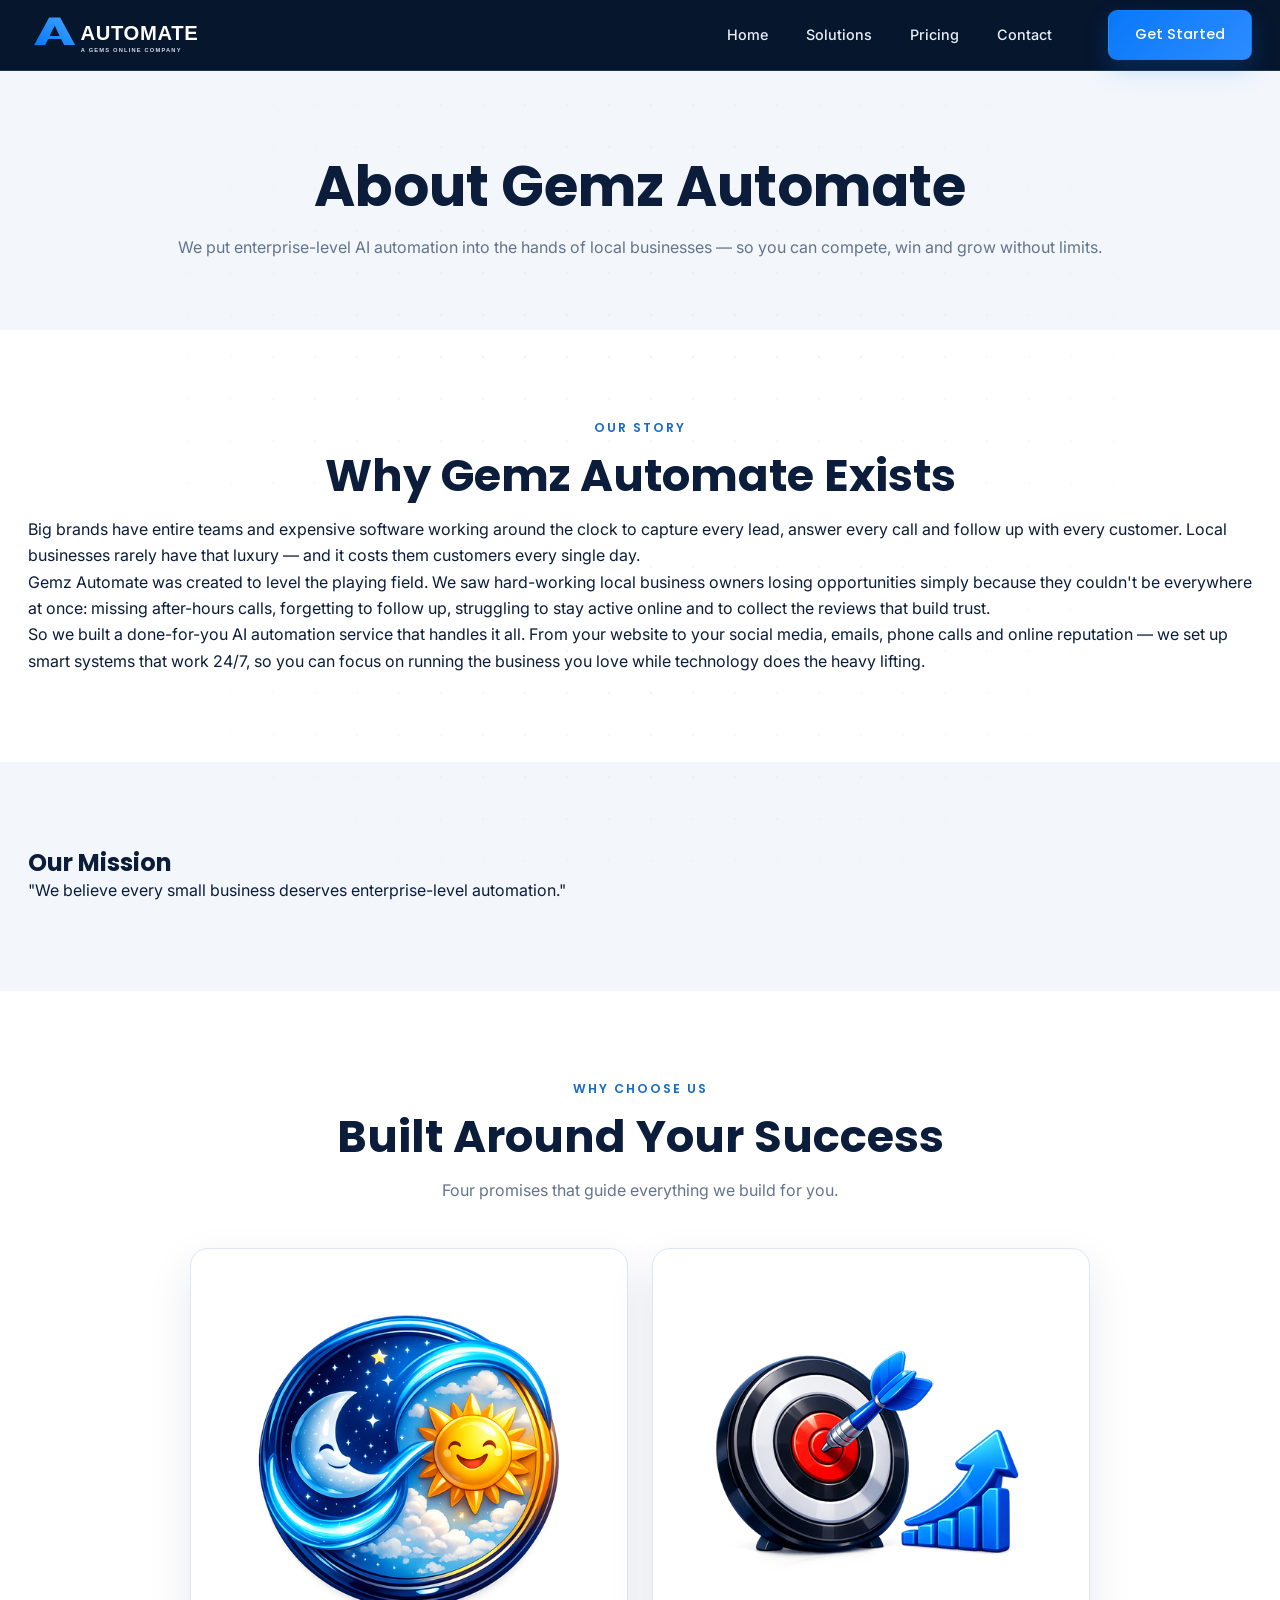
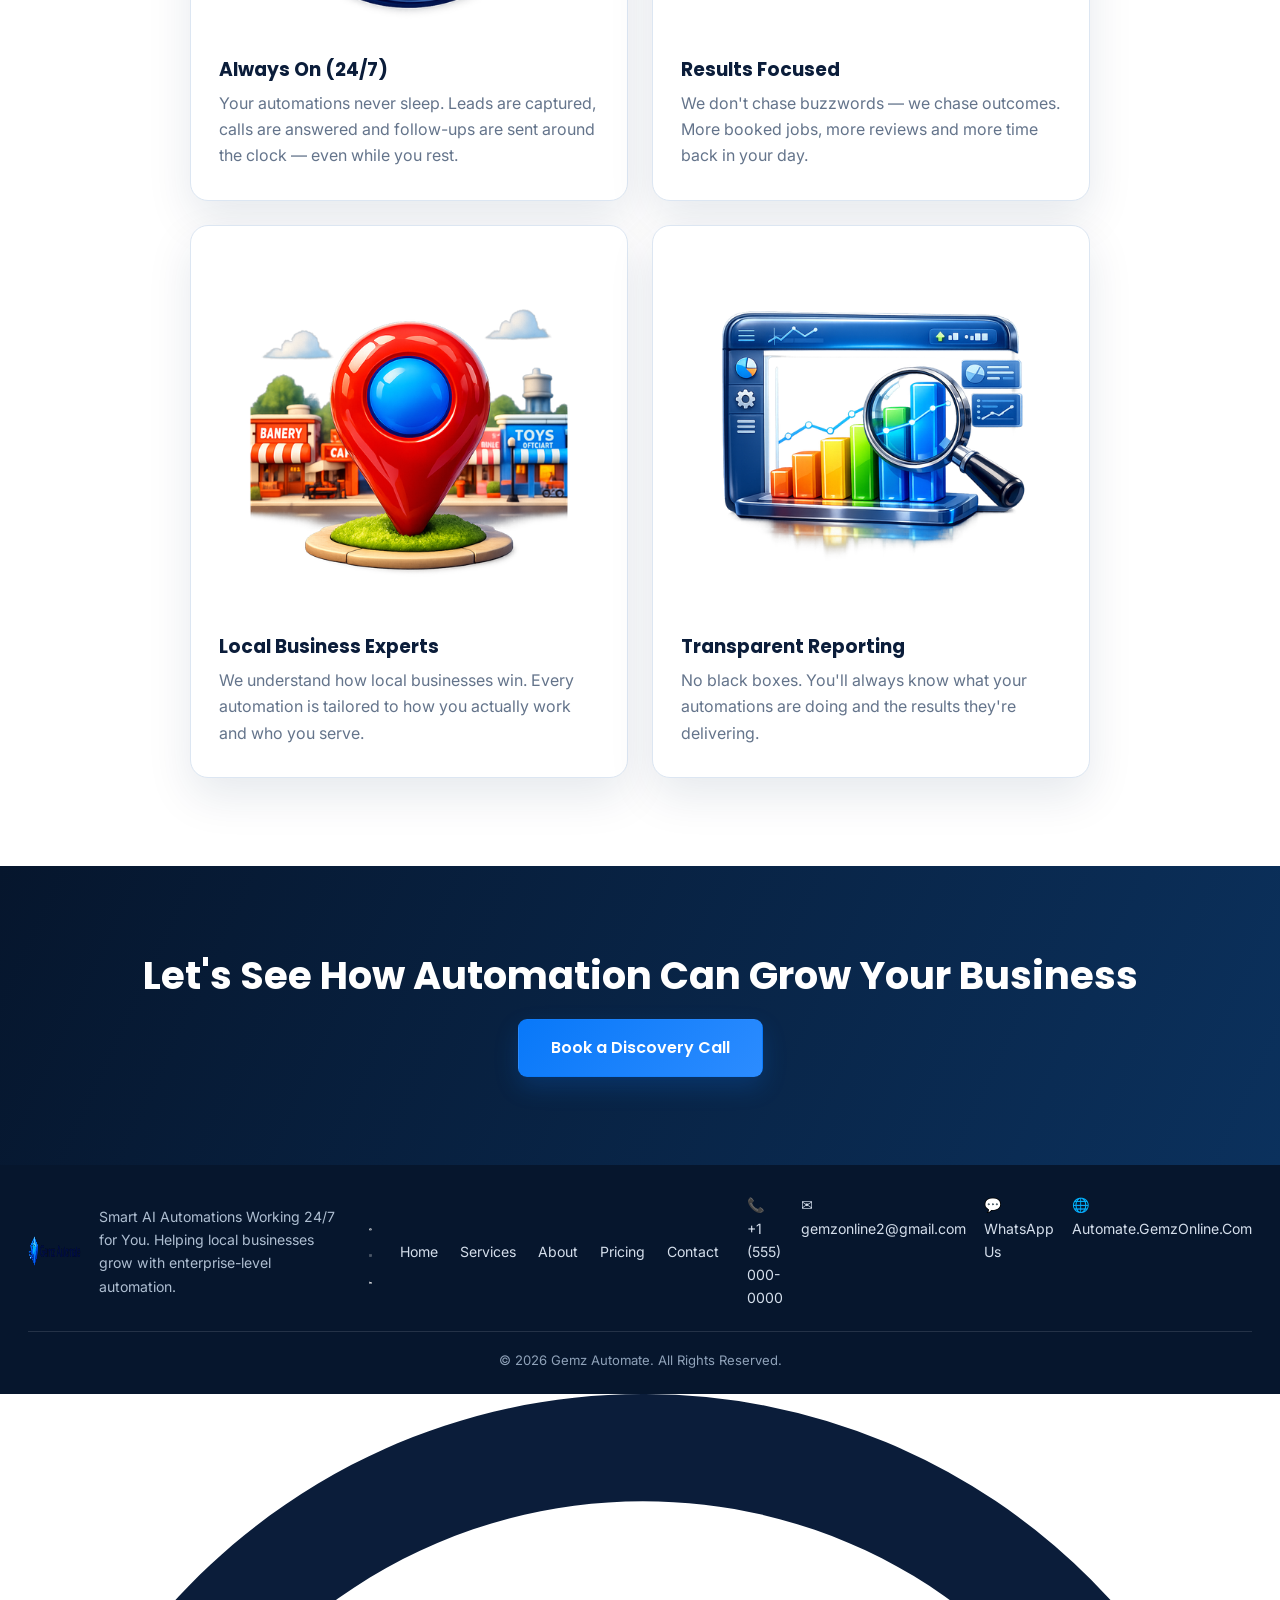
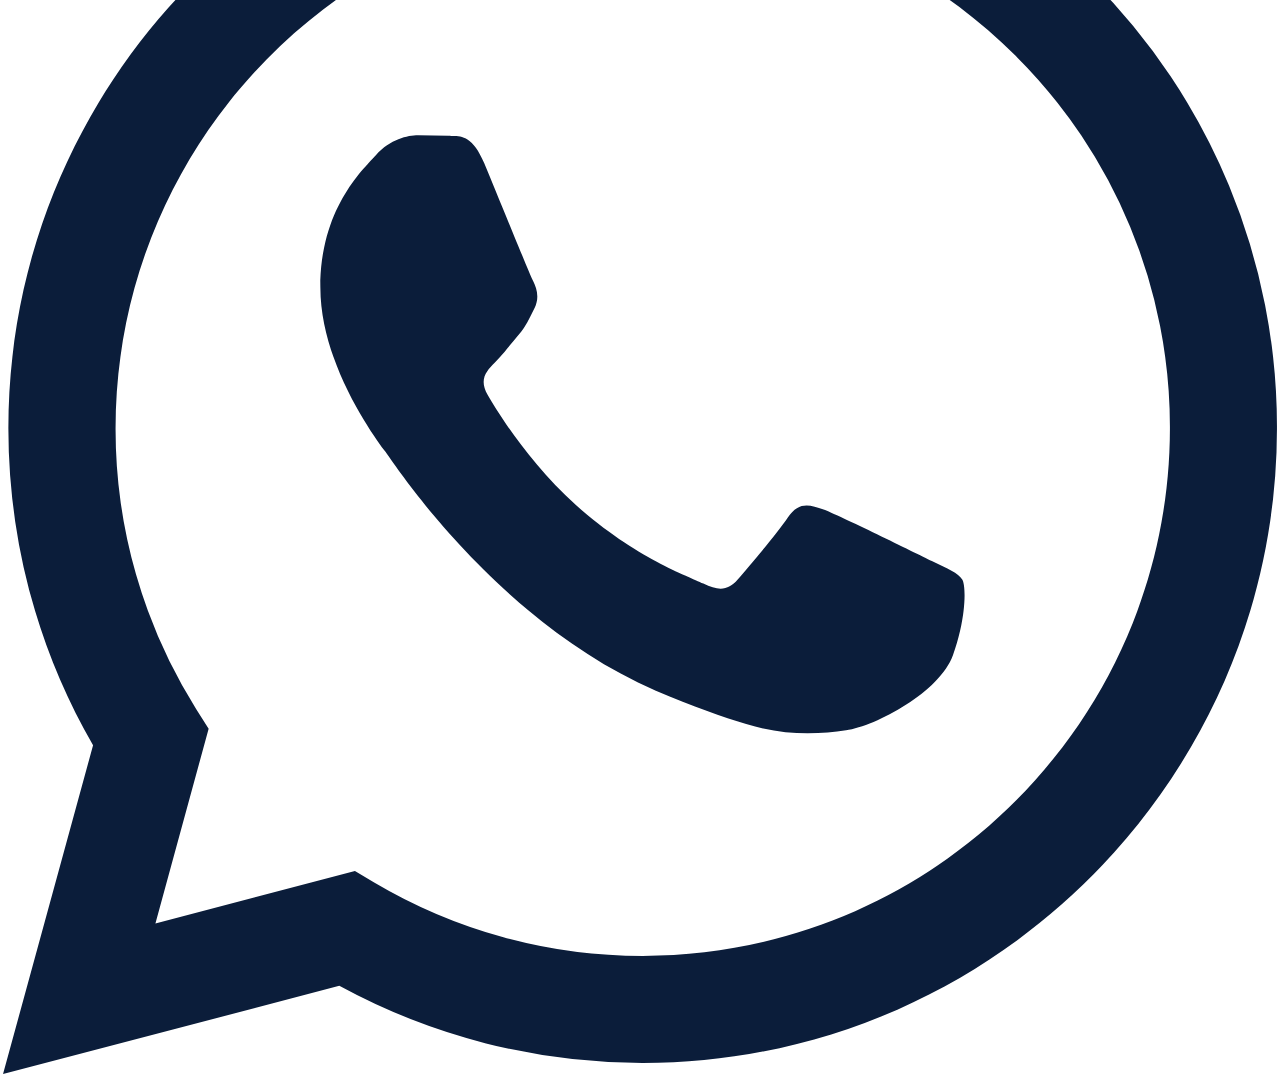
==== commit 0c4bb8b8: "Use approved site-wide header" ====
--- a/about.html
+++ b/about.html
@@ -8,28 +8,18 @@
   <link rel="preconnect" href="https://fonts.googleapis.com" />
   <link rel="preconnect" href="https://fonts.gstatic.com" crossorigin />
   <link href="https://fonts.googleapis.com/css2?family=Poppins:wght@500;600;700&family=Inter:wght@400;500;600&display=swap" rel="stylesheet" />
-  <link rel="stylesheet" href="assets/css/styles.css?v=20260921-dark2" />
+  <link rel="stylesheet" href="assets/css/styles.css?v=20260922-uniform1" />
   <link rel="stylesheet" href="assets/css/animations.css?v=20260921-dark2" />
   <link rel="icon" href="assets/images/logo.png" />
 </head>
 <body>
 
   <!-- ============ NAVIGATION ============ -->
-  <header class="nav">
-    <div class="container nav__inner">
-      <a href="index.html" class="nav__logo"><img src="assets/images/logo-light.png" alt="Gemz Automate" /></a>
-      <button class="nav__toggle" aria-label="Toggle menu"><span></span><span></span><span></span></button>
-      <nav class="nav__links">
-        <a href="index.html">Home</a>
-        <a href="services.html">Services</a>
-        <a href="about.html">About</a>
-        <a href="pricing.html">Pricing</a>
-        <a href="contact.html">Contact</a>
-        <!-- PLACEHOLDER: replace with your Calendly booking link -->
-        <a href="https://calendly.com/YOUR-CALENDLY-LINK" class="btn btn--primary nav__cta" target="_blank" rel="noopener">Book a Call</a>
-      </nav>
-    </div>
-  </header>
+  <header class="nav"><div class="container nav__inner">
+<a href="index.html" class="nav__logo"><img src="assets/images/automate-logo-light.svg?v=20260922-wordmarkfix" alt="Automate"></a>
+<button class="nav__toggle" aria-label="Toggle menu"><span></span><span></span><span></span></button>
+<nav class="nav__links"><a href="index.html">Home</a><a href="index.html#how">Solutions</a><a href="pricing.html">Pricing</a><a href="contact.html">Contact</a><a href="index.html#plans" class="btn btn--primary nav__cta">Get Started</a></nav>
+</div></header>
 
   <!-- ============ PAGE HERO ============ -->
   <section class="page-hero">
--- a/assets/css/styles.css
+++ b/assets/css/styles.css
@@ -1,41 +1,32 @@
-/* Gemz Automate — dark SaaS preview */
-:root{
-  --bg:#050b1f;--bg-alt:#09142f;--navy:#f8fbff;--ink:#e7eefc;--blue:#4f8cff;--blue-dark:#2769ef;
-  --white:#fff;--ice:#102653;--muted:#9cabc7;--card:#0c1835;--card-border:#1b3260;
-  --grey-100:#0b1732;--grey-200:#182c52;--grey-300:#2b4270;--whatsapp:#25d366;
-  --font-head:'Poppins',system-ui,sans-serif;--font-body:'Inter',system-ui,sans-serif;
-  --radius:20px;--pill:999px;--maxw:1200px;--shadow:0 20px 55px rgba(0,0,0,.25);
-  --shadow-glow:0 18px 50px rgba(79,140,255,.22);--transition:.28s ease
-}
-*{margin:0;padding:0;box-sizing:border-box}html{scroll-behavior:smooth}
-body{font-family:var(--font-body);background:var(--bg);color:var(--ink);line-height:1.65;overflow-x:hidden}
-h1,h2,h3,h4,h5{font-family:var(--font-head);font-weight:700;line-height:1.15;color:var(--white)}
-a{text-decoration:none;color:inherit}img{max-width:100%;display:block}ul{list-style:none}
-.container{width:100%;max-width:var(--maxw);margin:0 auto;padding:0 24px}.section{padding:96px 0;position:relative}.section--alt{background:linear-gradient(180deg,#071127,#0a1734)}
-.text-center{text-align:center}.eyebrow{color:#75a7ff;font-family:var(--font-head);font-weight:600;letter-spacing:2px;text-transform:uppercase;font-size:.8rem;margin-bottom:12px}
-.section-title{font-size:clamp(1.9rem,4vw,2.8rem);margin-bottom:16px}.section-intro{color:var(--muted);max-width:680px;margin:0 auto 48px;font-size:1.05rem}
-.btn{display:inline-flex;align-items:center;justify-content:center;gap:8px;font-family:var(--font-head);font-weight:600;font-size:.98rem;padding:14px 30px;border-radius:var(--pill);border:1px solid transparent;cursor:pointer;transition:.28s ease}
-.btn--primary{background:linear-gradient(135deg,#3478ff,#65a0ff);color:#fff;box-shadow:0 10px 30px rgba(52,120,255,.28)}.btn--primary:hover{transform:translateY(-3px);box-shadow:0 16px 38px rgba(52,120,255,.4)}
-.btn--ghost{background:rgba(255,255,255,.035);color:#dce8ff;border-color:#31558f}.btn--ghost:hover{background:#10254d;border-color:#5b91ed;transform:translateY(-3px)}.btn--lg{padding:16px 38px;font-size:1.05rem}
-.nav{position:sticky;top:0;z-index:1000;background:rgba(5,11,31,.82);backdrop-filter:blur(18px);border-bottom:1px solid rgba(124,164,232,.15)}
-.nav__inner{display:flex;align-items:center;justify-content:space-between;height:76px}.nav__logo img{height:40px;width:auto}.nav__links{display:flex;align-items:center;gap:30px}.nav__links a{color:#bdcae3;font-weight:500;font-size:.96rem;transition:.28s}.nav__links a:hover,.nav__links a.active{color:#fff}.nav__cta{padding:10px 22px!important;color:#fff!important}
-.nav__toggle{display:none;background:none;border:0;cursor:pointer;flex-direction:column;gap:5px}.nav__toggle span{width:26px;height:3px;background:#fff;border-radius:3px}
-.hero{position:relative;overflow:hidden;min-height:690px;display:flex;align-items:center;padding:115px 0 105px;background:radial-gradient(circle at 78% 30%,rgba(43,113,255,.22),transparent 31%),radial-gradient(circle at 18% 85%,rgba(50,95,200,.13),transparent 28%),linear-gradient(135deg,#04091a 0%,#07132d 55%,#08193b 100%)}
-.hero:before{content:"";position:absolute;inset:0;background-image:linear-gradient(rgba(97,143,223,.055) 1px,transparent 1px),linear-gradient(90deg,rgba(97,143,223,.055) 1px,transparent 1px);background-size:48px 48px;mask-image:linear-gradient(to bottom,rgba(0,0,0,.7),transparent)}
-.hero__content{position:relative;z-index:2;max-width:900px;margin:0 auto;text-align:center}.hero h1{font-size:clamp(2.65rem,6vw,5rem);letter-spacing:-.04em;margin-bottom:22px}.hero h1 .grad{background:linear-gradient(90deg,#69a1ff,#a7c8ff);-webkit-background-clip:text;background-clip:text;-webkit-text-fill-color:transparent}
-.hero__tag{font-size:clamp(1.05rem,2.2vw,1.3rem);color:#adbad3;max-width:750px;margin:0 auto 36px}.hero__ctas{display:flex;gap:16px;justify-content:center;flex-wrap:wrap}
-.page-hero{position:relative;overflow:hidden;padding:105px 0 82px;text-align:center;background:radial-gradient(circle at 50% 0,rgba(55,125,255,.2),transparent 38%),linear-gradient(180deg,#07142f,#050b1f)}.page-hero__content{max-width:780px;margin:auto}.page-hero h1{font-size:clamp(2.2rem,5vw,3.6rem);margin-bottom:16px}.page-hero p{color:var(--muted);font-size:1.1rem}
-.grid{display:grid;gap:26px}.grid-3{grid-template-columns:repeat(3,1fr)}.grid-2{grid-template-columns:repeat(2,1fr)}
-.card,.price-card,.testimonial,.contact-form,.faq-item{background:linear-gradient(145deg,rgba(15,31,67,.96),rgba(8,20,46,.96));border:1px solid var(--card-border);box-shadow:var(--shadow)}
-.card{border-radius:var(--radius);padding:34px 30px;transition:.28s}.card:hover{transform:translateY(-6px);border-color:#3d6fbd;box-shadow:var(--shadow-glow)}.card h3{font-size:1.25rem;margin-bottom:10px}.card p{color:var(--muted);font-size:.98rem}.pain-card{text-align:center}
-.steps{display:grid;grid-template-columns:repeat(3,1fr);gap:26px}.step{text-align:center;padding:32px 25px}.step__num{width:62px;height:62px;margin:0 auto 18px;display:flex;align-items:center;justify-content:center;border-radius:18px;background:linear-gradient(145deg,#2c6ff4,#68a1ff);color:#fff;font-family:var(--font-head);font-weight:700;font-size:1.35rem;box-shadow:var(--shadow-glow)}.step h3{font-size:1.2rem;margin-bottom:8px}.step p{color:var(--muted)}
-.pricing-grid{display:grid;grid-template-columns:repeat(3,1fr);gap:26px;align-items:stretch}.price-card{border-radius:var(--radius);padding:40px 30px;display:flex;flex-direction:column;position:relative;transition:.28s}.price-card:hover{transform:translateY(-6px);box-shadow:var(--shadow-glow)}.price-card--popular{border:2px solid #4f8cff;background:linear-gradient(160deg,#102b60,#0a1837);box-shadow:0 22px 65px rgba(48,112,242,.22)}.price-badge{position:absolute;top:-14px;left:50%;transform:translateX(-50%);white-space:nowrap;background:#4f8cff;color:#fff;font-family:var(--font-head);font-weight:600;font-size:.76rem;letter-spacing:1px;padding:6px 18px;border-radius:var(--pill);text-transform:uppercase}.price-card h3{font-size:1.5rem;margin-bottom:6px}.price-card .price{font-family:var(--font-head);font-size:2rem;font-weight:700;color:#75a7ff;margin-bottom:4px}.price-card .price small{display:block;color:var(--muted);font-size:.85rem;font-weight:400;font-family:var(--font-body);margin-bottom:20px}.price-card ul{margin-bottom:26px;flex-grow:1}.price-card ul li{color:#d6e0f2;padding:9px 0 9px 28px;position:relative;font-size:.95rem;border-bottom:1px solid rgba(90,122,178,.2)}.price-card ul li:before{content:"✓";position:absolute;left:0;color:#6da1ff;font-weight:700}
-.cta-banner{background:radial-gradient(circle at 50% 0,rgba(116,167,255,.2),transparent 45%),linear-gradient(120deg,#0b2351,#0a1735);text-align:center;border-top:1px solid #1c3b70;border-bottom:1px solid #1c3b70}.cta-banner h2{font-size:clamp(1.7rem,4vw,2.5rem);margin-bottom:22px;color:#fff}
-.footer{background:#030817;border-top:1px solid #162a4c;padding:60px 0 30px}.footer__grid{display:grid;grid-template-columns:1.4fr 1fr 1.2fr;gap:40px;margin-bottom:40px}.footer__logo img{height:40px;margin-bottom:16px}.footer__brand p,.footer__links a,.footer__contact li,.footer__contact a{color:var(--muted);font-size:.95rem}.footer h4{font-size:1.05rem;margin-bottom:18px}.footer__links li,.footer__contact li{margin-bottom:10px}.footer__links a:hover,.footer__contact a:hover{color:#75a7ff}.footer__bottom{text-align:center;padding-top:26px;border-top:1px solid #142646;color:#7485a5;font-size:.88rem}
-.service-row{display:grid;grid-template-columns:100px 1fr;gap:28px;align-items:start;padding:40px 0;border-bottom:1px solid var(--card-border)}.service-row p,.story-block p{color:var(--muted)}.feature-list{display:grid;grid-template-columns:repeat(2,1fr);gap:10px 24px}.feature-list li{color:var(--ink);position:relative;padding-left:26px}.feature-list li:before{content:"";position:absolute;left:0;top:7px;width:14px;height:14px;border-radius:50%;background:var(--blue)}
-.mission{background:var(--card);border:1px solid var(--card-border);border-left:4px solid var(--blue);border-radius:var(--radius);padding:34px;text-align:center;max-width:820px;margin:auto}.mission p{color:var(--ink)}
-.contact-split{display:grid;grid-template-columns:1fr 1.2fr;gap:44px}.contact-info h2{margin-bottom:20px}.contact-item{display:flex;align-items:center;gap:16px;margin-bottom:22px}.contact-item .ci-icon{width:46px;height:46px;display:flex;align-items:center;justify-content:center;border-radius:12px;background:var(--ice);color:var(--blue)}.contact-item strong{display:block;color:#fff}.contact-item span,.contact-item a{color:var(--muted)}
-.contact-form{border-radius:var(--radius);padding:34px}.form-group{margin-bottom:18px}.form-group label{display:block;font-weight:500;margin-bottom:8px}.form-group input,.form-group select,.form-group textarea{width:100%;padding:13px 16px;border-radius:10px;background:#07132c;border:1px solid #244371;color:#fff;font-family:var(--font-body);font-size:.98rem}.form-group input:focus,.form-group select:focus,.form-group textarea:focus{outline:none;border-color:var(--blue);box-shadow:0 0 0 3px rgba(79,140,255,.15)}.form-group textarea{min-height:120px}
-.faq{max-width:780px;margin:auto}.faq-item{border-radius:12px;margin-bottom:14px;overflow:hidden}.faq-q{width:100%;text-align:left;background:none;border:0;color:#fff;font-family:var(--font-head);font-weight:600;font-size:1.05rem;padding:20px 24px;cursor:pointer;display:flex;justify-content:space-between}.faq-q:after{content:"+";color:var(--blue);font-size:1.5rem}.faq-a{max-height:0;overflow:hidden;transition:.35s;color:var(--muted);padding:0 24px}.faq-item.open .faq-a{max-height:300px;padding:0 24px 20px}
-@media(max-width:960px){.grid-3,.steps,.pricing-grid{grid-template-columns:1fr}.contact-split{grid-template-columns:1fr}.footer__grid{grid-template-columns:1fr}}
-@media(max-width:768px){.nav__toggle{display:flex}.nav__links{position:absolute;top:76px;left:0;right:0;flex-direction:column;gap:0;background:#071128;border-bottom:1px solid var(--card-border);max-height:0;overflow:hidden;transition:.35s}.nav__links.open{max-height:430px}.nav__links a{padding:16px 24px;width:100%;border-bottom:1px solid var(--card-border)}.nav__links .nav__cta{margin:16px 24px;width:calc(100% - 48px)}.grid-2{grid-template-columns:1fr}.service-row{grid-template-columns:1fr}.feature-list{grid-template-columns:1fr}.section{padding:68px 0}.hero{min-height:auto;padding:95px 0 82px}}
+/* Gemz Automate — premium airy SaaS direction */
+:root{--navy:#06162d;--navy2:#0a2547;--blue:#0878f9;--blue2:#2c8cff;--ink:#0b1d3a;--muted:#64748b;--line:#dce6f2;--ice:#f3f7fc;--white:#fff;--font-head:'Poppins',system-ui,sans-serif;--font-body:'Inter',system-ui,sans-serif;--maxw:1080px;--radius:18px;--shadow:0 18px 45px rgba(13,42,77,.10)}
+*{box-sizing:border-box;margin:0;padding:0}html{scroll-behavior:smooth}body{font-family:var(--font-body);background:#fff;color:var(--ink);line-height:1.65;overflow-x:hidden}h1,h2,h3,h4{font-family:var(--font-head);line-height:1.12;color:var(--ink)}a{text-decoration:none;color:inherit}img{max-width:100%;display:block}ul{list-style:none}.container{width:100%;max-width:var(--maxw);margin:auto;padding:0 28px}.section{padding:88px 0}.section--alt{background:var(--ice)}.text-center{text-align:center}.eyebrow{color:#176bc4;font-family:var(--font-head);font-weight:600;letter-spacing:2px;text-transform:uppercase;font-size:.78rem;margin-bottom:12px}.section-title{font-size:clamp(2rem,4vw,2.8rem);margin-bottom:15px}.section-intro{color:var(--muted);max-width:680px;margin:0 auto 44px}
+.btn{display:inline-flex;align-items:center;justify-content:center;gap:8px;font-family:var(--font-head);font-weight:600;padding:13px 27px;border-radius:9px;border:1px solid transparent;transition:.25s}.btn--primary{background:linear-gradient(135deg,var(--blue),var(--blue2));color:#fff;box-shadow:0 10px 24px rgba(8,120,249,.2)}.btn--primary:hover{transform:translateY(-2px)}.btn--ghost{background:#fff;color:var(--ink);border-color:#9aacc0}.btn--ghost:hover{border-color:var(--blue);color:var(--blue)}.btn--lg{padding:15px 32px}
+.nav{position:sticky;top:0;z-index:1000;background:#06162d;border-bottom:1px solid rgba(104,162,225,.22)}.nav__inner{height:76px;display:flex;align-items:center;justify-content:space-between}.nav__logo img{height:36px}.nav__links{display:flex;align-items:center;gap:30px}.nav__links a{color:#e7eef8;font-weight:500;font-size:.94rem}.nav__links a:hover{color:#fff}.nav__cta{color:#fff!important;padding:10px 21px!important}.nav__toggle{display:none;background:none;border:0;flex-direction:column;gap:5px}.nav__toggle span{width:26px;height:3px;background:#fff;border-radius:3px}
+.hero{background:#fff;padding:78px 0 46px}.hero__content{display:grid;grid-template-columns:1.05fr .95fr;gap:68px;align-items:center}.hero__copy{min-width:0}.hero h1{font-size:clamp(2.8rem,5vw,4.45rem);letter-spacing:-.045em;margin-bottom:20px;max-width:650px}.hero h1 .grad{color:var(--blue)}.hero__tag{font-size:1.12rem;color:var(--muted);margin-bottom:30px;max-width:620px}.hero__ctas{display:flex;gap:25px;align-items:center;flex-wrap:wrap}.hero__demo{display:inline-flex;align-items:center;gap:10px;color:var(--blue);font-family:var(--font-head);font-weight:600}.hero__demo span{width:38px;height:38px;border:2px solid var(--blue);border-radius:50%;display:inline-flex;align-items:center;justify-content:center;font-size:.8rem}.hero__visual{position:relative}.workflow-screen{background:linear-gradient(145deg,#eef5fc,#fff);border:1px solid #d7e3f0;border-radius:18px;padding:20px;box-shadow:0 22px 55px rgba(13,42,77,.14);min-height:320px;display:flex;flex-direction:column;justify-content:center}.workflow-top{position:absolute;top:17px;left:20px;display:flex;gap:6px}.workflow-top span{width:7px;height:7px;border-radius:50%;background:#b8c7d8}.workflow-call{background:#fff;border:1px solid #e0e8f1;border-radius:14px;padding:22px;display:flex;gap:16px;align-items:center;box-shadow:0 10px 28px rgba(13,42,77,.08)}.workflow-icon{width:54px;height:54px;border-radius:50%;display:grid;place-items:center;background:#e8f3ff;color:var(--blue);font-size:1.5rem}.workflow-call small,.workflow-stat small{display:block;color:#8494a8;font-size:.7rem;letter-spacing:.08em}.workflow-call strong,.workflow-stat strong{display:block;color:var(--ink);font-family:var(--font-head)}.workflow-call p{color:#19a464;font-size:.82rem;margin-top:3px}.workflow-row{display:grid;grid-template-columns:1fr 1fr;gap:12px;margin-top:14px}.workflow-stat{background:#fff;border:1px solid #e0e8f1;border-radius:12px;padding:15px;display:flex;align-items:center;gap:11px}.workflow-stat b{color:var(--blue);font-size:1.15rem}.benefits{padding:24px 0 70px;background:#fff}.benefits__grid{display:grid;grid-template-columns:repeat(3,1fr);gap:42px}.benefit{display:flex;align-items:flex-start;gap:17px}.benefit__icon{flex:0 0 58px;width:58px;height:58px;border-radius:50%;display:grid;place-items:center;background:#edf6ff;color:var(--blue);font-size:1.35rem;font-weight:700}.benefit h3{font-size:1.08rem;margin:5px 0 5px}.benefit p{color:var(--muted);font-size:.91rem;line-height:1.5}
+.grid{display:grid;gap:24px}.grid-3{grid-template-columns:repeat(3,1fr)}.grid-2{grid-template-columns:repeat(2,1fr)}.card,.price-card,.contact-form,.faq-item{background:#fff;border:1px solid var(--line);box-shadow:var(--shadow)}.card{border-radius:var(--radius);padding:31px 28px}.card h3{margin-bottom:9px}.card p,.step p{color:var(--muted)}.pain-card{text-align:center}.pain-card:before{content:"";display:block;width:48px;height:48px;border-radius:50%;background:#eaf3ff;margin:0 auto 18px;box-shadow:inset 0 0 0 12px #f5f9ff}
+.steps{display:grid;grid-template-columns:repeat(3,1fr);gap:24px}.step{text-align:center;padding:30px 24px}.step__num{width:54px;height:54px;margin:0 auto 17px;display:flex;align-items:center;justify-content:center;border-radius:50%;background:#e7f2ff;color:var(--blue);font:700 1.25rem var(--font-head)}.step h3{margin-bottom:8px}
+.pricing-grid{display:grid;grid-template-columns:repeat(3,1fr);gap:24px;align-items:stretch;text-align:center}.price-card{border-radius:var(--radius);padding:38px 29px;display:flex;flex-direction:column;position:relative}.price-card--popular{border:2px solid var(--blue);box-shadow:0 20px 48px rgba(8,120,249,.16)}.price-badge{position:absolute;top:-14px;left:50%;transform:translateX(-50%);background:var(--navy);color:#fff;border-radius:999px;padding:5px 15px;font:600 .73rem var(--font-head);letter-spacing:.7px;text-transform:uppercase}.price-card h3{font-size:1.4rem;margin-bottom:7px}.price-card .price{font:700 2rem var(--font-head);color:var(--ink)}.price-card .price small{display:block;font:400 .85rem var(--font-body);color:var(--muted);margin-bottom:18px}.price-card ul{margin:0 auto 25px;flex-grow:1;text-align:left;max-width:270px}.price-card li{padding:8px 0 8px 25px;position:relative;color:#46576b;border-bottom:1px solid #edf1f5}.price-card li:before{content:"✓";position:absolute;left:0;color:var(--blue);font-weight:700}
+.cta-banner{background:linear-gradient(115deg,#06162d,#0b315d);text-align:center}.cta-banner h2{color:#fff;margin-bottom:22px;font-size:clamp(1.7rem,4vw,2.4rem)}
+.footer{background:#06162d;padding:32px 0 22px;color:#fff}.footer__grid{display:flex;align-items:center;justify-content:space-between;gap:28px;margin-bottom:22px}.footer__brand{display:flex;align-items:center;gap:18px}.footer__logo img{height:32px}.footer__brand p{color:#aebed1;font-size:.88rem}.footer h4{display:none}.footer__links{display:flex;gap:22px}.footer__links a,.footer__contact li,.footer__contact a{color:#d4deeb;font-size:.88rem}.footer__contact{display:flex;gap:18px}.footer__bottom{text-align:center;border-top:1px solid rgba(255,255,255,.12);padding-top:18px;color:#8fa2b9;font-size:.82rem}
+.page-hero{background:var(--ice);padding:85px 0 70px;text-align:center}.page-hero h1{font-size:clamp(2.2rem,5vw,3.5rem);margin-bottom:15px}.page-hero p{color:var(--muted)}.service-row{display:grid;grid-template-columns:100px 1fr;gap:28px;padding:38px 0;border-bottom:1px solid var(--line)}.feature-list{display:grid;grid-template-columns:repeat(2,1fr);gap:10px}.contact-split{display:grid;grid-template-columns:1fr 1.2fr;gap:40px}.contact-form{border-radius:var(--radius);padding:32px}.form-group{margin-bottom:17px}.form-group label{display:block;margin-bottom:7px}.form-group input,.form-group select,.form-group textarea{width:100%;padding:12px 14px;border:1px solid #cbd8e6;border-radius:8px;background:#fff;color:var(--ink)}.form-group textarea{min-height:120px}
+@media(max-width:960px){.hero__content{grid-template-columns:1fr;gap:42px}.hero__visual{max-width:650px}.benefits__grid{grid-template-columns:1fr;gap:24px}.grid-3,.steps,.pricing-grid{grid-template-columns:1fr}.hero__content:after{position:relative;right:auto;top:auto;width:100%;height:220px;margin-top:38px}.hero__content>*{max-width:100%}.footer__grid{flex-direction:column;text-align:center}.footer__brand{flex-direction:column}.contact-split{grid-template-columns:1fr}}
+@media(max-width:768px){.hero{padding:58px 0 35px}.hero h1{font-size:clamp(2.45rem,12vw,3.4rem)}.workflow-row{grid-template-columns:1fr}.workflow-screen{min-height:0}.benefits{padding-bottom:50px}.nav__toggle{display:flex}.nav__links{position:absolute;top:76px;left:0;right:0;flex-direction:column;gap:0;background:#06162d;max-height:0;overflow:hidden}.nav__links.open{max-height:430px}.nav__links a{padding:15px 24px;width:100%;border-bottom:1px solid rgba(255,255,255,.1)}.nav__links .nav__cta{margin:14px 24px;width:calc(100% - 48px)}.section{padding:64px 0}.hero{padding:75px 0}.footer__links,.footer__contact{flex-wrap:wrap;justify-content:center}.grid-2{grid-template-columns:1fr}}
+
+/* Reference-match refinement */
+:root{--maxw:1320px}
+.nav__inner{height:70px}.nav__logo img{height:44px;width:auto}.nav__links{gap:38px}.nav__links a{font-size:.9rem}.nav__cta{margin-left:18px;padding:12px 26px!important}
+.hero{padding:64px 0 36px}.hero__content{grid-template-columns:1.05fr .95fr;gap:72px}.hero h1{font-size:clamp(3rem,4.7vw,4.7rem);color:#092a5d;line-height:1.03}.hero__tag{font-size:1.12rem;max-width:590px}.hero-scene{height:338px;border-radius:14px;background:linear-gradient(135deg,#f5f8fb,#e1e7ec);position:relative;overflow:hidden}.scene-desk{position:absolute;inset:0;background:linear-gradient(115deg,transparent 0 22%,rgba(255,255,255,.72) 22% 100%)}.scene-laptop{position:absolute;left:18px;bottom:34px;width:240px;height:142px;background:#252d36;border:9px solid #333e48;border-radius:8px;transform:skewY(-3deg);box-shadow:0 20px 20px rgba(0,0,0,.16)}.scene-laptop:after{content:"";position:absolute;left:-30px;bottom:-22px;width:300px;height:18px;background:#aeb7bf;border-radius:3px}.scene-cup{position:absolute;left:245px;bottom:64px;width:60px;height:64px;border-radius:7px 7px 18px 18px;background:#fff;color:#16437c;display:grid;place-items:center;font:700 2rem var(--font-head);box-shadow:0 8px 20px rgba(0,0,0,.1)}.scene-card{position:absolute;right:18px;background:rgba(255,255,255,.96);border:1px solid #e6edf4;border-radius:14px;box-shadow:0 15px 35px rgba(13,42,77,.12);display:flex;align-items:center;gap:14px;padding:18px}.scene-card--top{top:18px;width:245px}.scene-card--bottom{bottom:22px;width:215px}.scene-card>b{width:46px;height:46px;border-radius:50%;background:#0c428e;color:#fff;display:grid;place-items:center;font-size:1.2rem}.scene-card--bottom>b{background:#edf6ff;color:#0878f9}.scene-card span>*{display:block}.scene-card small{font-size:.7rem;color:#7386a0;letter-spacing:.06em}.scene-card strong{font:600 1rem var(--font-head);color:#092a5d}.scene-card em{font-style:normal;font-size:.76rem;color:#16a35f}
+.benefits{padding-top:18px}.benefits__grid{gap:58px}.benefit__icon{width:62px;height:62px;flex-basis:62px}
+.footer{padding-top:28px}
+@media(max-width:960px){.nav__links{gap:18px}.hero-scene{max-width:650px}.nav__logo img{height:40px}}
+@media(max-width:768px){.nav__inner{height:70px}.nav__links{top:70px}.nav__logo img{height:38px}.hero-scene{height:300px}.scene-card--top{width:210px}.scene-card--bottom{width:190px}.scene-laptop{width:190px}}
+
+/* Hero visual only — automation flow */
+.automation-flow{background:linear-gradient(145deg,#f7faff,#edf4fb);border:1px solid #d8e5f3;border-radius:18px;padding:20px 22px;box-shadow:0 22px 55px rgba(13,42,77,.14);min-height:338px}
+.flow-head{display:flex;align-items:center;gap:9px;padding:2px 2px 15px;border-bottom:1px solid #dce6f2;color:#092a5d}.flow-head strong{font:600 .9rem var(--font-head)}.flow-head small{margin-left:auto;color:#70839b;font-size:.62rem;letter-spacing:.1em}.flow-live{width:9px;height:9px;border-radius:50%;background:#19a464;box-shadow:0 0 0 4px rgba(25,164,100,.12)}
+.flow-step{background:#fff;border:1px solid #e0e8f1;border-radius:12px;padding:12px 14px;display:grid;grid-template-columns:44px 1fr auto;align-items:center;gap:12px;box-shadow:0 7px 18px rgba(13,42,77,.05)}.flow-icon{width:42px;height:42px;border-radius:10px;background:#e9f3ff;color:#0878f9;display:grid;place-items:center;font:700 .85rem var(--font-head)}.flow-step small{display:block;color:#8494a8;font-size:.6rem;letter-spacing:.1em}.flow-step strong{display:block;color:#092a5d;font:600 .91rem var(--font-head);line-height:1.25}.flow-step p{color:#6c7e93;font-size:.7rem;line-height:1.35}.flow-status{color:#19a464;font-size:.63rem;letter-spacing:.08em}.flow-check{width:25px;height:25px;border-radius:50%;background:#e9f8f1;color:#19a464;display:grid;place-items:center;font-size:.78rem}.flow-line{height:10px;width:2px;background:#b8d6f6;margin:0 0 0 34px}
+@media(max-width:768px){.automation-flow{min-height:0}.flow-step{grid-template-columns:42px 1fr auto}}
+
+/* Contact page icon sizing */
+.contact-item{display:flex;align-items:flex-start;gap:14px;margin:22px 0}.ci-icon{width:38px;height:38px;flex:0 0 38px;border-radius:10px;background:#edf6ff;color:var(--blue);display:grid;place-items:center}.ci-icon svg{width:18px;height:18px;display:block}.contact-item strong{display:block;font-family:var(--font-head);font-size:.92rem}.contact-item a{color:var(--muted);font-size:.9rem}
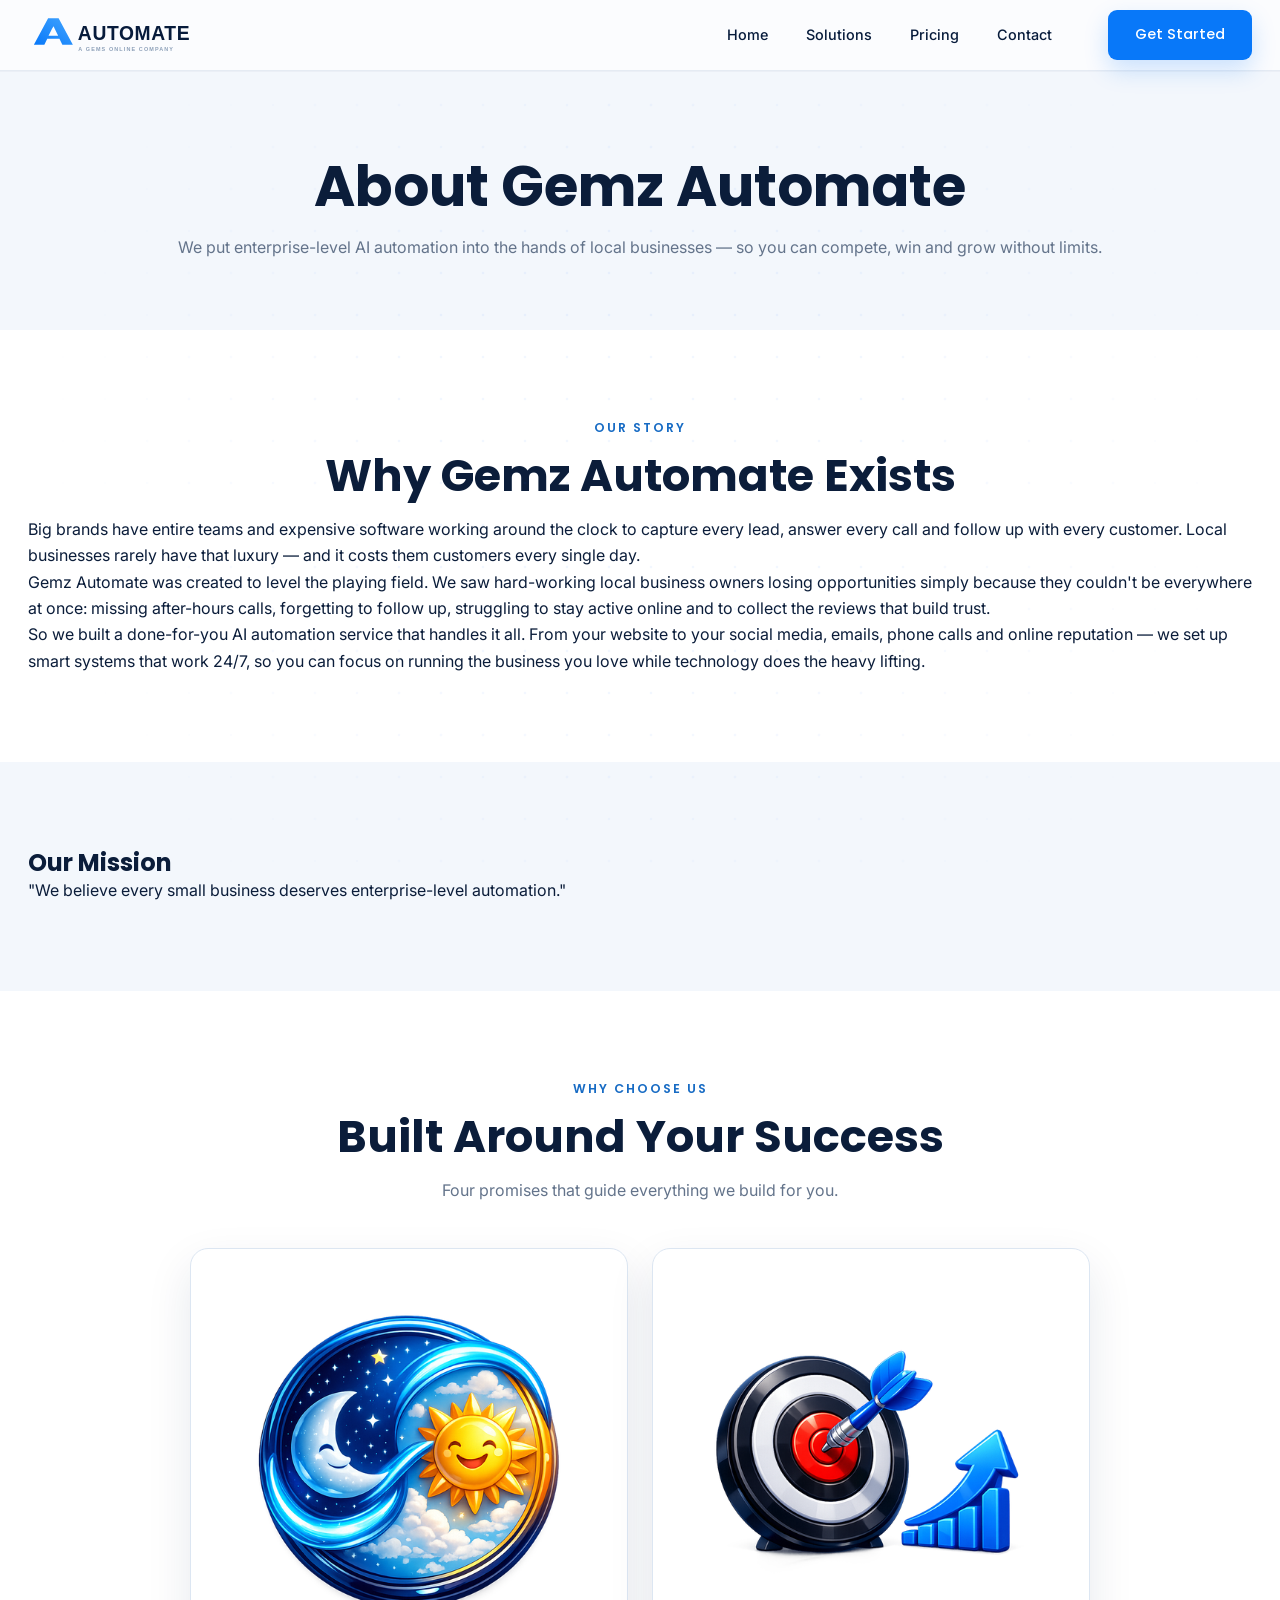
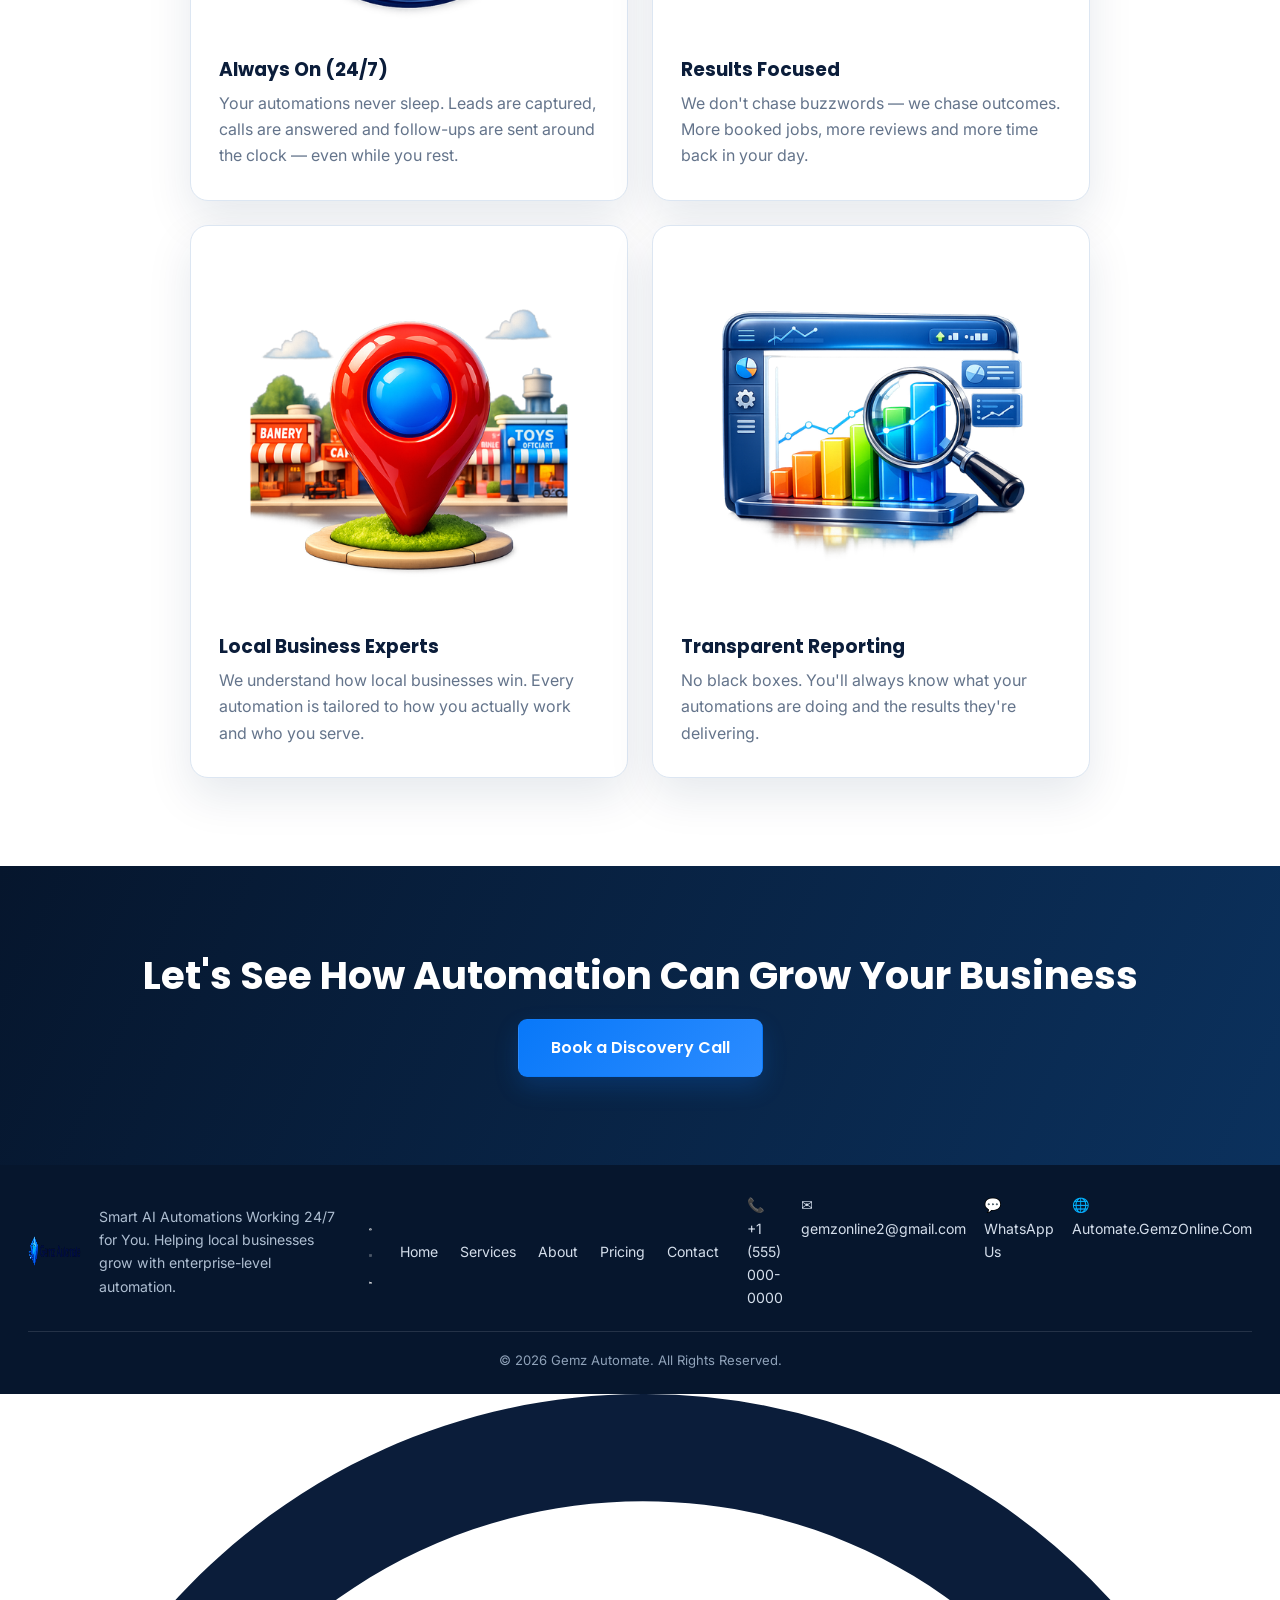
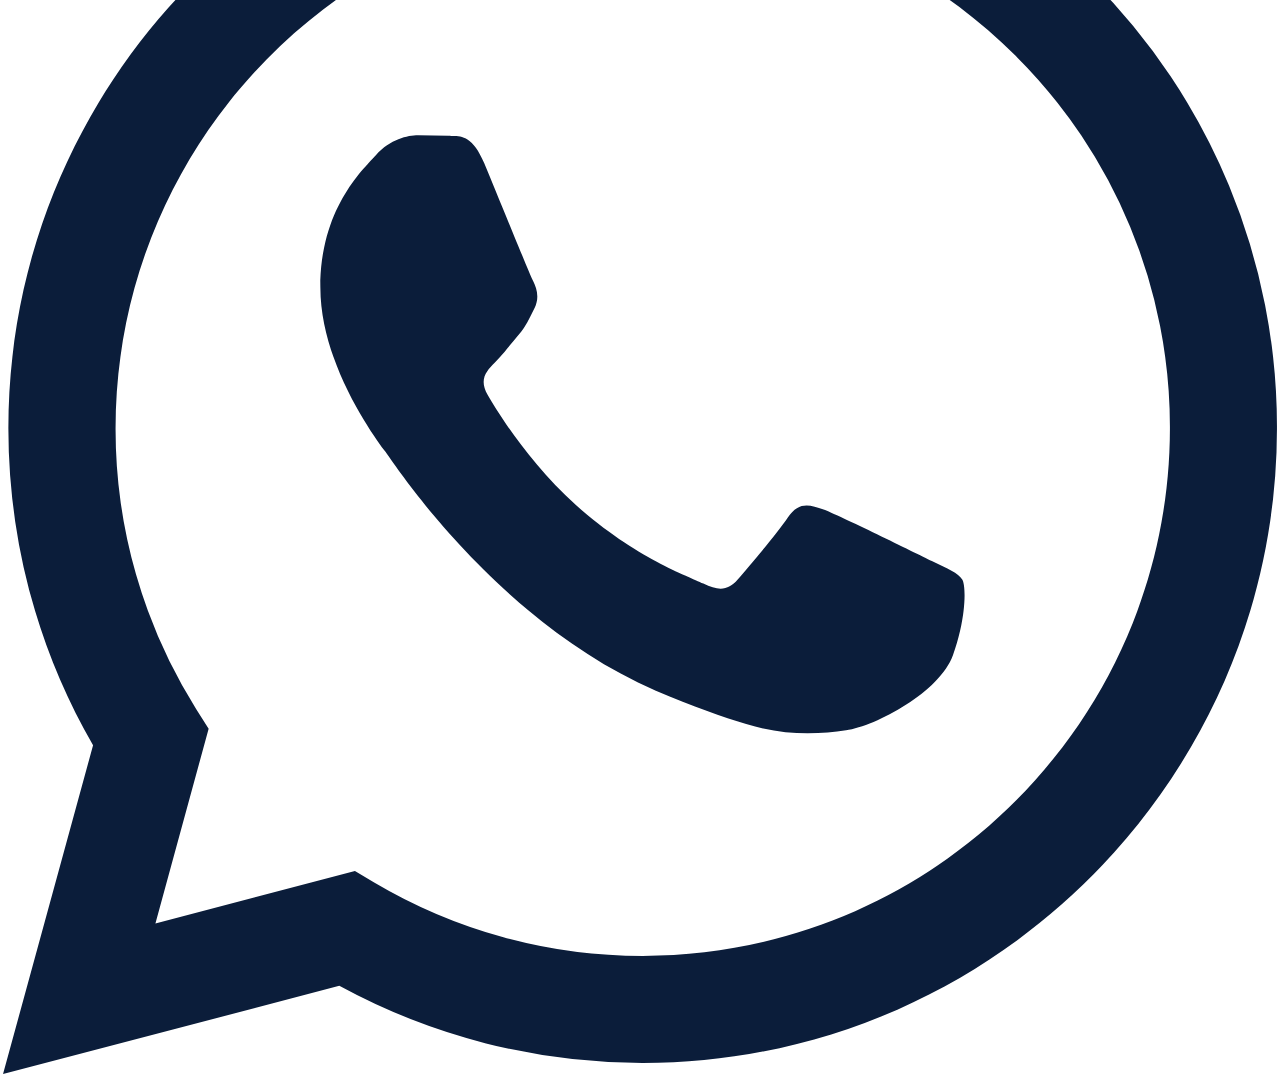
==== commit d74ed43b: "Standardize navigation menu links" ====
--- a/about.html
+++ b/about.html
@@ -18,7 +18,7 @@
   <header class="nav"><div class="container nav__inner">
 <a href="index.html" class="nav__logo"><img src="assets/images/automate-logo-light.svg?v=20260922-wordmarkfix" alt="Automate"></a>
 <button class="nav__toggle" aria-label="Toggle menu"><span></span><span></span><span></span></button>
-<nav class="nav__links"><a href="index.html">Home</a><a href="index.html#how">Solutions</a><a href="pricing.html">Pricing</a><a href="contact.html">Contact</a><a href="index.html#plans" class="btn btn--primary nav__cta">Get Started</a></nav>
+<nav class="nav__links"><a href="index.html">Home</a><a href="index.html#how">Solutions</a><a href="index.html#plans">Pricing</a><a href="contact.html">Contact</a><a href="contact.html" class="btn btn--primary nav__cta">Get Started</a></nav>
 </div></header>
 
   <!-- ============ PAGE HERO ============ -->
--- a/assets/css/styles.css
+++ b/assets/css/styles.css
@@ -30,3 +30,53 @@
 
 /* Contact page icon sizing */
 .contact-item{display:flex;align-items:flex-start;gap:14px;margin:22px 0}.ci-icon{width:38px;height:38px;flex:0 0 38px;border-radius:10px;background:#edf6ff;color:var(--blue);display:grid;place-items:center}.ci-icon svg{width:18px;height:18px;display:block}.contact-item strong{display:block;font-family:var(--font-head);font-size:.92rem}.contact-item a{color:var(--muted);font-size:.9rem}
+
+/* Graphic hero visual */
+.hero__graphic{display:block;width:100%;height:auto;border-radius:18px;box-shadow:0 22px 55px rgba(13,42,77,.16)}
+
+/* Approved full hero artwork with functional CTA hotspots */
+.hero--artwork{padding:0;background:#06162d}
+.hero-artwork{position:relative;width:100%;max-width:1536px;margin:0 auto;line-height:0}
+.hero-artwork img{display:block;width:100%;height:auto}
+.hero-hotspot{position:absolute;display:block;z-index:5;border-radius:18px}
+.hero-hotspot:focus-visible{outline:3px solid #fff;outline-offset:3px}
+.hero-hotspot--start{left:3.95%;top:51.55%;width:16.75%;height:7.1%}
+.hero-hotspot--demo{left:21.9%;top:51.55%;width:16.55%;height:7.1%}
+@media(max-width:768px){.hero-artwork{min-width:0}.hero-hotspot{border-radius:10px}}
+
+/* White site header to complement dark hero */
+.nav{background:#fff;border-bottom:1px solid #e8edf4}
+.nav__links a{color:#071b3b}
+.nav__links a:not(.nav__cta):hover{color:var(--blue)}
+.nav__toggle span{background:#071b3b}
+
+/* Refine white header to match approved reference */
+.nav{background:#fbfcfe;border-bottom:1px solid #e5ebf3;box-shadow:0 1px 0 rgba(7,27,59,.03)}
+.nav__links a{color:#071b3b}
+.nav__links a:not(.nav__cta):hover{color:#0878f9}
+.nav__links a:not(.nav__cta).active{color:#071b3b}
+.nav__cta{background:#0878f9;color:#fff!important}
+
+/* Final header + hero alignment: hide the header baked into the hero artwork */
+.hero--artwork{overflow:hidden;background:#06162d}
+.hero-artwork{margin-top:-6.1%;max-width:1536px}
+.nav__logo img{height:42px;width:auto}
+@media(max-width:768px){.hero-artwork{margin-top:-6.1%}.nav__logo img{height:38px}}
+
+/* Prevent the post-hero benefits from covering the following section heading */
+.benefits{position:relative;z-index:1;margin-bottom:32px}
+
+/* Keep post-hero benefits in normal flow and clear of the next section */
+.benefits{position:static;z-index:auto;margin:0;padding:40px 0 64px;background:#fff}
+#how{position:relative;z-index:0;clear:both;padding-top:88px}
+
+/* Correct hero crop: the overlapping "A Smarter Way..." text is part of the source artwork, not a layout heading. Crop both baked-in top header and bottom white strip. */
+.hero--artwork{overflow:hidden}
+.hero-artwork{margin:0 auto;aspect-ratio:1536/836;overflow:hidden;max-width:1536px}
+.hero-artwork img{width:100%;height:auto;transform:translateY(-9.18%)}
+.hero-hotspot--start{top:51.9%;height:8.7%}
+.hero-hotspot--demo{top:51.9%;height:8.7%}
+@media(max-width:768px){.hero-artwork{margin:0 auto;aspect-ratio:1536/836}}
+
+/* Real section heading restored below hero */
+.benefits__title{text-align:center;margin:0 0 42px}
